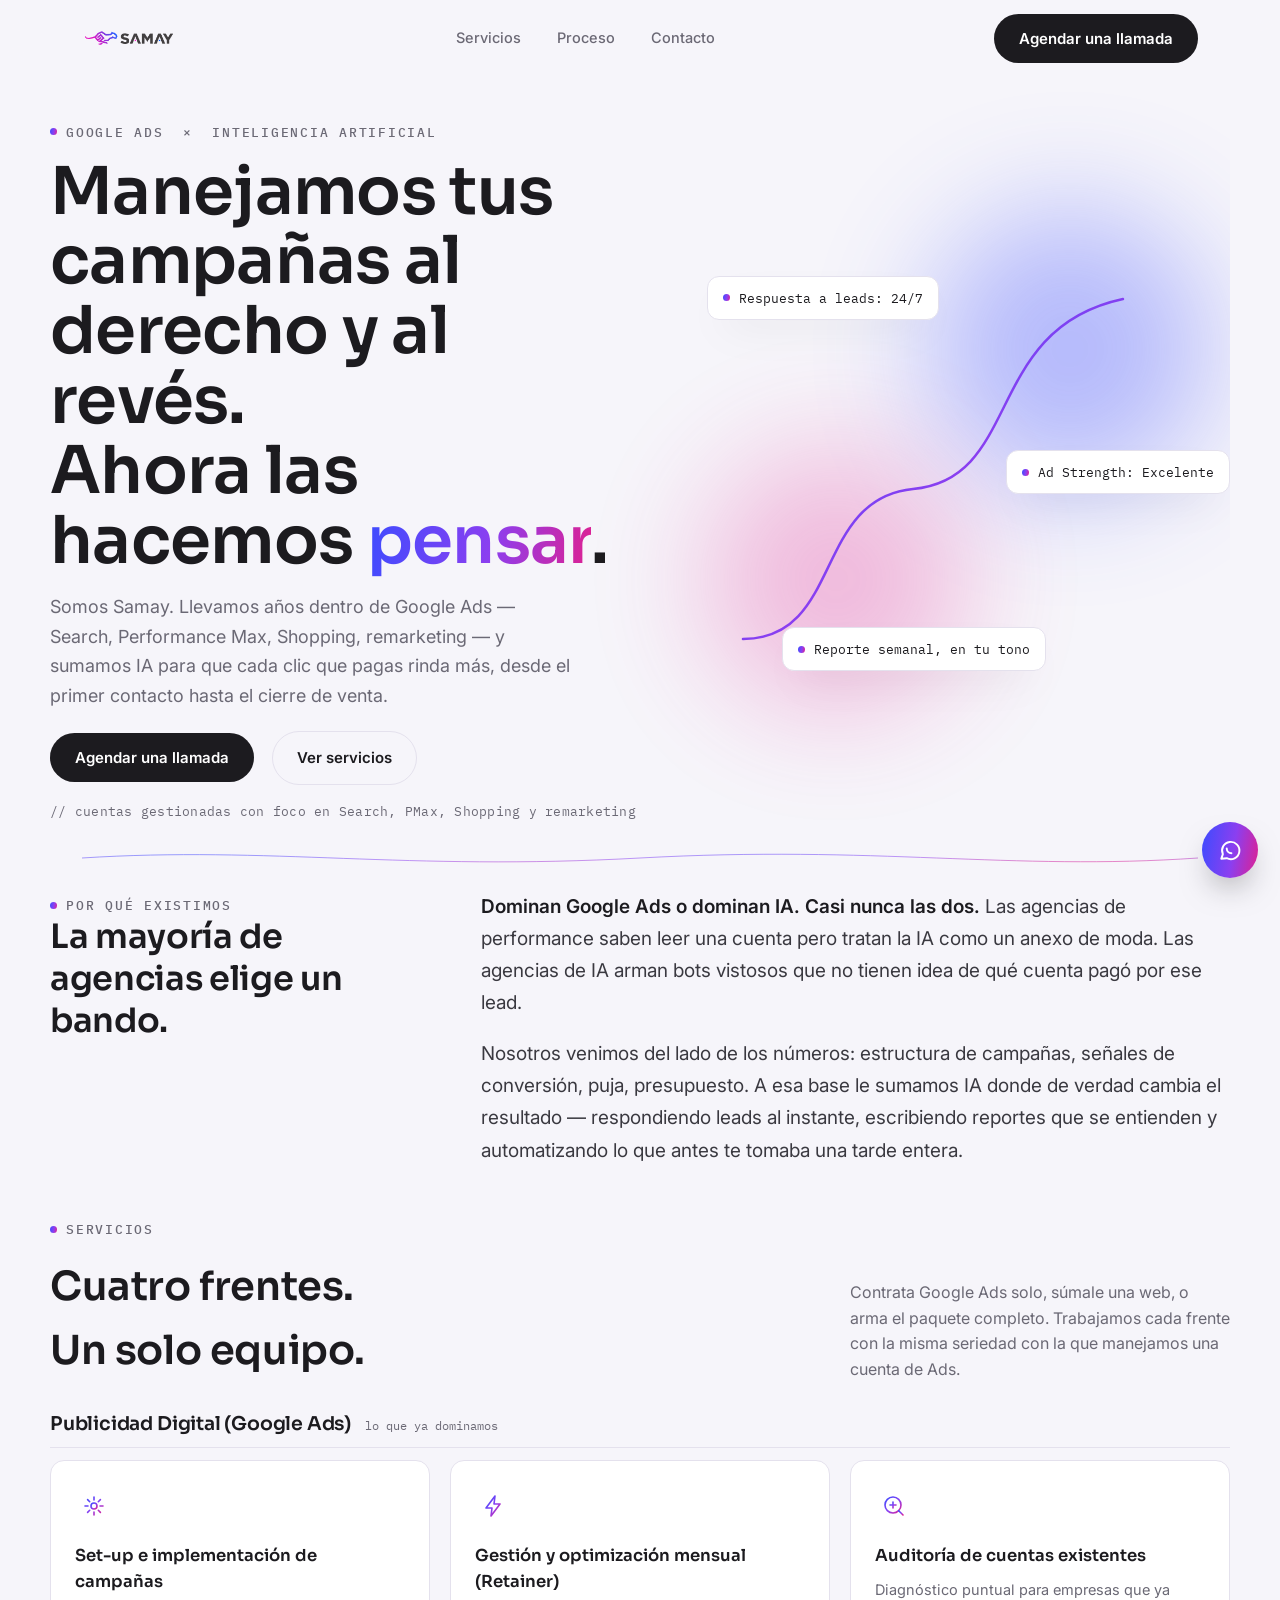
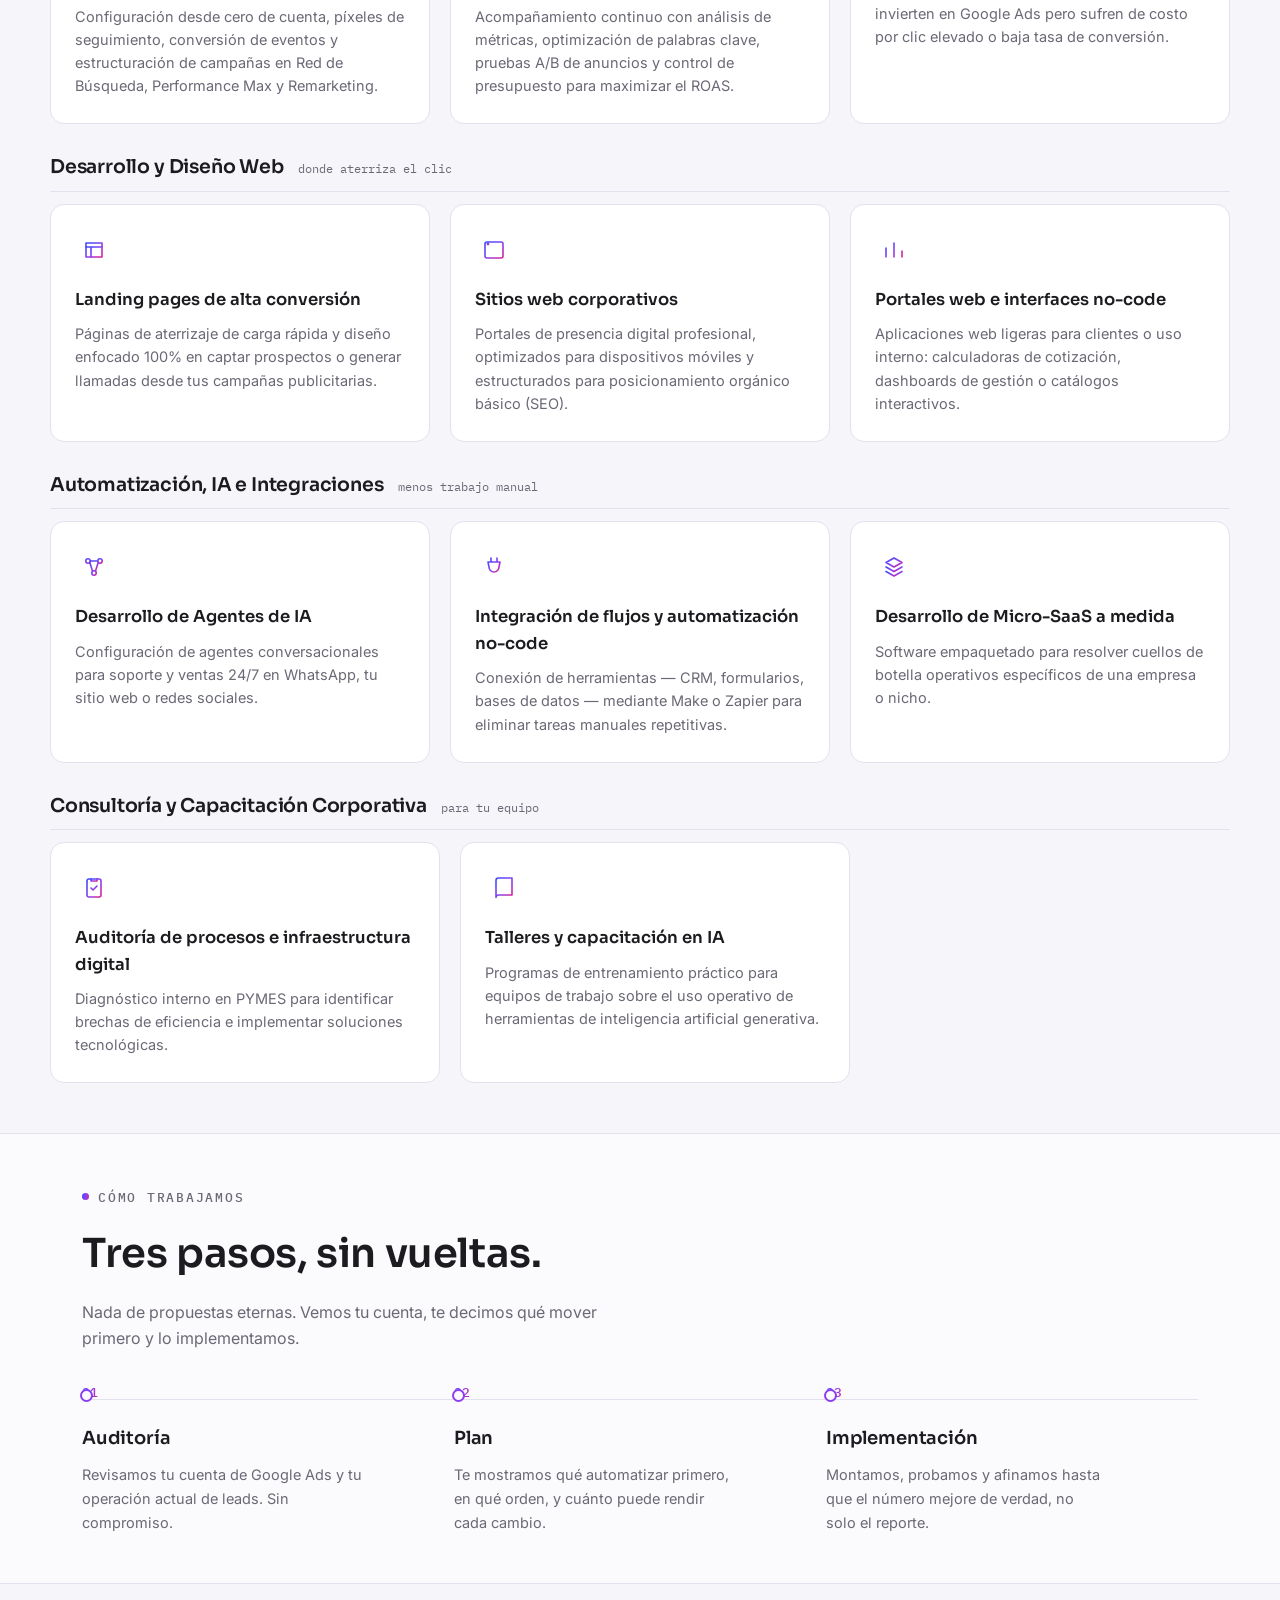
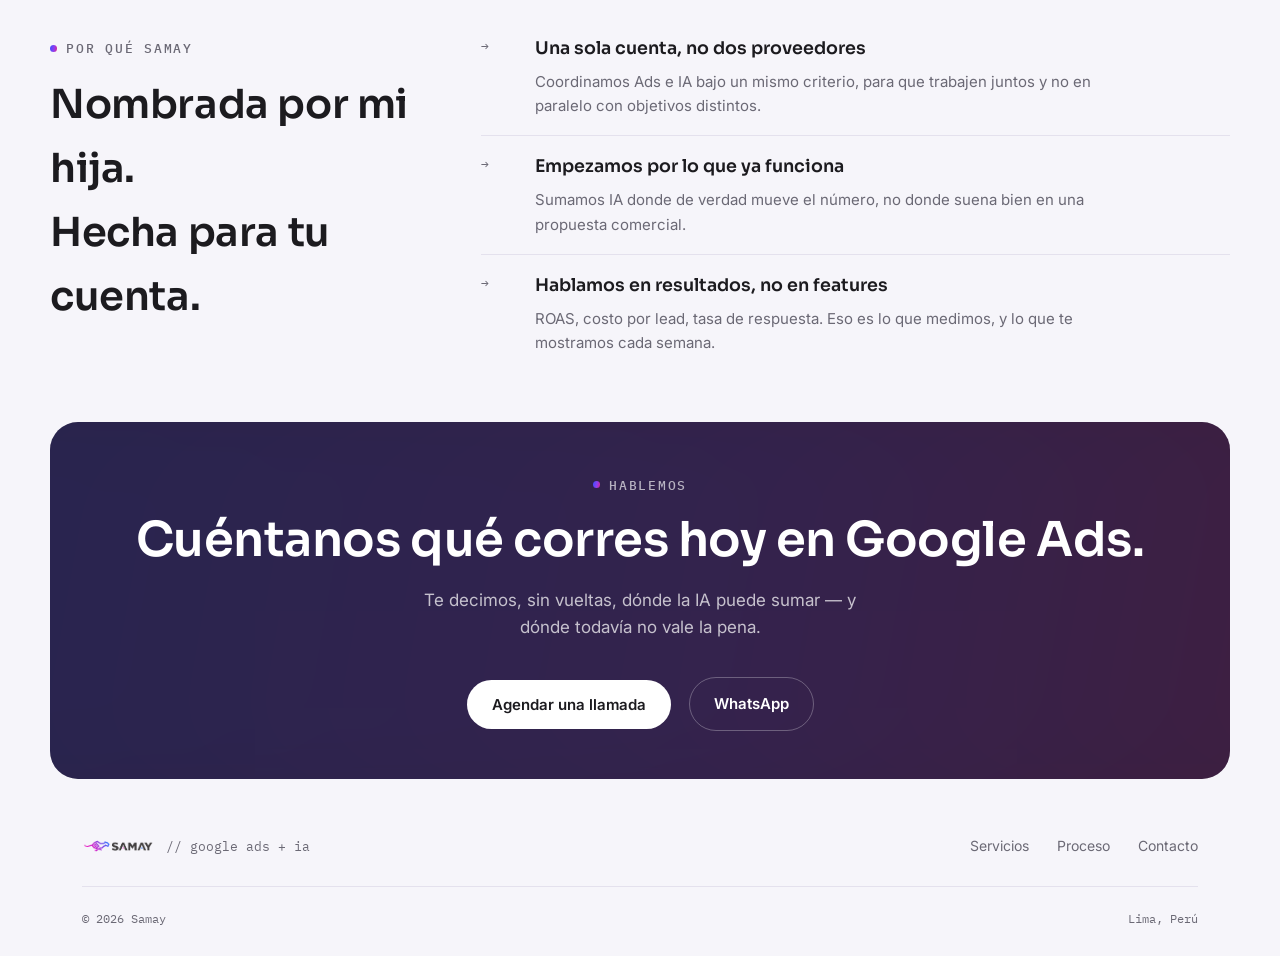
==== index.html @ 56c1ee06 "Add files via upload" ====
<!DOCTYPE html>
<html lang="es">
<head>
<meta charset="UTF-8">
<meta name="viewport" content="width=device-width, initial-scale=1.0">
<title>Samay — Google Ads + Inteligencia Artificial</title>
<link rel="icon" href="[data-uri]">
<link rel="stylesheet" href="styles.css">
<link rel="preconnect" href="https://fonts.googleapis.com">
<link rel="preconnect" href="https://fonts.gstatic.com" crossorigin>
<link href="https://fonts.googleapis.com/css2?family=Sora:wght@400;500;600;700&family=Inter:wght@400;500;600&family=IBM+Plex+Mono:wght@400;500&display=swap" rel="stylesheet">
</head>
<body>

<svg width="0" height="0" style="position:absolute">
  <defs>
    <linearGradient id="iconGrad" x1="0" y1="0" x2="1" y2="1">
      <stop offset="0%" stop-color="#3B4CFF"/>
      <stop offset="55%" stop-color="#8B3FF0"/>
      <stop offset="100%" stop-color="#E0208F"/>
    </linearGradient>
  </defs>
</svg>

<div id="header-placeholder"></div>

<main id="top">

  <!-- HERO -->
  <section class="hero wrap">
    <div class="hero-grid">
      <div>
        <span class="eyebrow">Google Ads &nbsp;×&nbsp; Inteligencia Artificial</span>
        <h1>Manejamos tus campañas al derecho y al revés.<br class="br-desktop"> Ahora las hacemos <span class="grad-text">pensar</span>.</h1>
        <p class="lead">Somos Samay. Llevamos años dentro de Google Ads — Search, Performance Max, Shopping, remarketing — y sumamos IA para que cada clic que pagas rinda más, desde el primer contacto hasta el cierre de venta.</p>
        <div class="hero-actions">
          <button type="button" class="btn btn-primary js-open-booking">Agendar una llamada</button>
          <a class="btn btn-ghost" href="#servicios">Ver servicios</a>
        </div>
        <p class="hero-note">// cuentas gestionadas con foco en Search, PMax, Shopping y remarketing</p>
      </div>

      <div class="hero-visual" aria-hidden="true">
        <div class="blob blob-a"></div>
        <div class="blob blob-b"></div>
        <svg viewBox="0 0 480 460" fill="none">
          <path class="trail-path" d="M20 400 C 120 400, 90 260, 190 250 C 300 240, 260 90, 400 60" stroke="url(#iconGrad)" stroke-width="2.5" stroke-linecap="round"/>
        </svg>
        <div class="chip chip-1"><span class="dot"></span>Respuesta a leads: 24/7</div>
        <div class="chip chip-2"><span class="dot"></span>Ad Strength: Excelente</div>
        <div class="chip chip-3"><span class="dot"></span>Reporte semanal, en tu tono</div>
      </div>
    </div>
  </section>

  <svg class="trail-divider wrap" viewBox="0 0 1180 34" preserveAspectRatio="none">
    <path d="M0 17 C 200 5, 340 30, 590 17 C 840 4, 980 30, 1180 17" stroke="url(#iconGrad)" stroke-width="1" fill="none"/>
  </svg>

  <!-- POSITIONING -->
  <section class="positioning wrap reveal">
    <div class="pos-grid">
      <div>
        <span class="eyebrow">Por qué existimos</span>
        <h2>La mayoría de agencias elige un bando.</h2>
      </div>
      <div class="pos-text">
        <p><strong>Dominan Google Ads o dominan IA. Casi nunca las dos.</strong> Las agencias de performance saben leer una cuenta pero tratan la IA como un anexo de moda. Las agencias de IA arman bots vistosos que no tienen idea de qué cuenta pagó por ese lead.</p>
        <p>Nosotros venimos del lado de los números: estructura de campañas, señales de conversión, puja, presupuesto. A esa base le sumamos IA donde de verdad cambia el resultado — respondiendo leads al instante, escribiendo reportes que se entienden y automatizando lo que antes te tomaba una tarde entera.</p>
      </div>
    </div>
  </section>

  <!-- SERVICIOS -->
  <section id="servicios" class="services wrap">
    <div class="services-head reveal">
      <div>
        <span class="eyebrow">Servicios</span>
        <h2>Cuatro frentes.<br>Un solo equipo.</h2>
      </div>
      <p>Contrata Google Ads solo, súmale una web, o arma el paquete completo. Trabajamos cada frente con la misma seriedad con la que manejamos una cuenta de Ads.</p>
    </div>

    <div class="svc-group reveal">
      <div class="svc-group-head">
        <h3>Publicidad Digital (Google Ads)</h3>
        <span>lo que ya dominamos</span>
      </div>
      <div class="svc-cards">
        <div class="svc-card">
          <div class="svc-icon"><svg viewBox="0 0 24 24" fill="none" stroke="url(#iconGrad)" stroke-width="1.6" stroke-linecap="round" stroke-linejoin="round"><circle cx="12" cy="12" r="3"/><path d="M12 3v3M12 18v3M21 12h-3M6 12H3M18.4 5.6l-2.1 2.1M7.7 16.3l-2.1 2.1M18.4 18.4l-2.1-2.1M7.7 7.7 5.6 5.6"/></svg></div>
          <h4>Set-up e implementación de campañas</h4>
          <p>Configuración desde cero de cuenta, píxeles de seguimiento, conversión de eventos y estructuración de campañas en Red de Búsqueda, Performance Max y Remarketing.</p>
        </div>
        <div class="svc-card">
          <div class="svc-icon"><svg viewBox="0 0 24 24" fill="none" stroke="url(#iconGrad)" stroke-width="1.6" stroke-linecap="round" stroke-linejoin="round"><path d="M13 2 4 14h6l-1 8 9-12h-6l1-8z"/></svg></div>
          <h4>Gestión y optimización mensual (Retainer)</h4>
          <p>Acompañamiento continuo con análisis de métricas, optimización de palabras clave, pruebas A/B de anuncios y control de presupuesto para maximizar el ROAS.</p>
        </div>
        <div class="svc-card">
          <div class="svc-icon"><svg viewBox="0 0 24 24" fill="none" stroke="url(#iconGrad)" stroke-width="1.6" stroke-linecap="round" stroke-linejoin="round"><path d="M11 19a8 8 0 1 0 0-16 8 8 0 0 0 0 16z"/><path d="m21 21-4.3-4.3"/><path d="M8 11h6M11 8v6"/></svg></div>
          <h4>Auditoría de cuentas existentes</h4>
          <p>Diagnóstico puntual para empresas que ya invierten en Google Ads pero sufren de costo por clic elevado o baja tasa de conversión.</p>
        </div>
      </div>
    </div>

    <div class="svc-group reveal">
      <div class="svc-group-head">
        <h3>Desarrollo y Diseño Web</h3>
        <span>donde aterriza el clic</span>
      </div>
      <div class="svc-cards">
        <div class="svc-card">
          <div class="svc-icon"><svg viewBox="0 0 24 24" fill="none" stroke="url(#iconGrad)" stroke-width="1.6" stroke-linecap="round" stroke-linejoin="round"><path d="M4 5h16v14H4z"/><path d="M4 9h16M9 9v10"/></svg></div>
          <h4>Landing pages de alta conversión</h4>
          <p>Páginas de aterrizaje de carga rápida y diseño enfocado 100% en captar prospectos o generar llamadas desde tus campañas publicitarias.</p>
        </div>
        <div class="svc-card">
          <div class="svc-icon"><svg viewBox="0 0 24 24" fill="none" stroke="url(#iconGrad)" stroke-width="1.6" stroke-linecap="round" stroke-linejoin="round"><rect x="3" y="4" width="18" height="16" rx="2"/><path d="M3 8h18"/><circle cx="6" cy="6" r="0.6" fill="url(#iconGrad)"/></svg></div>
          <h4>Sitios web corporativos</h4>
          <p>Portales de presencia digital profesional, optimizados para dispositivos móviles y estructurados para posicionamiento orgánico básico (SEO).</p>
        </div>
        <div class="svc-card">
          <div class="svc-icon"><svg viewBox="0 0 24 24" fill="none" stroke="url(#iconGrad)" stroke-width="1.6" stroke-linecap="round" stroke-linejoin="round"><path d="M4 19V10M12 19V5M20 19v-6"/></svg></div>
          <h4>Portales web e interfaces no-code</h4>
          <p>Aplicaciones web ligeras para clientes o uso interno: calculadoras de cotización, dashboards de gestión o catálogos interactivos.</p>
        </div>
      </div>
    </div>

    <div class="svc-group reveal">
      <div class="svc-group-head">
        <h3>Automatización, IA e Integraciones</h3>
        <span>menos trabajo manual</span>
      </div>
      <div class="svc-cards">
        <div class="svc-card">
          <div class="svc-icon"><svg viewBox="0 0 24 24" fill="none" stroke="url(#iconGrad)" stroke-width="1.6" stroke-linecap="round" stroke-linejoin="round"><circle cx="6" cy="6" r="2.2"/><circle cx="18" cy="6" r="2.2"/><circle cx="12" cy="18" r="2.2"/><path d="M7.8 7.4 10.5 16M16.2 7.4 13.5 16M8.2 6h7.6"/></svg></div>
          <h4>Desarrollo de Agentes de IA</h4>
          <p>Configuración de agentes conversacionales para soporte y ventas 24/7 en WhatsApp, tu sitio web o redes sociales.</p>
        </div>
        <div class="svc-card">
          <div class="svc-icon"><svg viewBox="0 0 24 24" fill="none" stroke="url(#iconGrad)" stroke-width="1.6" stroke-linecap="round" stroke-linejoin="round"><path d="M9 3v4M15 3v4M6 7h12l-1 5a5 5 0 0 1-10 0z"/><path d="M12 16v5"/></svg></div>
          <h4>Integración de flujos y automatización no-code</h4>
          <p>Conexión de herramientas — CRM, formularios, bases de datos — mediante Make o Zapier para eliminar tareas manuales repetitivas.</p>
        </div>
        <div class="svc-card">
          <div class="svc-icon"><svg viewBox="0 0 24 24" fill="none" stroke="url(#iconGrad)" stroke-width="1.6" stroke-linecap="round" stroke-linejoin="round"><path d="m12 3 8 4.5-8 4.5-8-4.5L12 3z"/><path d="m4 12 8 4.5 8-4.5"/><path d="m4 16.5 8 4.5 8-4.5"/></svg></div>
          <h4>Desarrollo de Micro-SaaS a medida</h4>
          <p>Software empaquetado para resolver cuellos de botella operativos específicos de una empresa o nicho.</p>
        </div>
      </div>
    </div>

    <div class="svc-group reveal">
      <div class="svc-group-head">
        <h3>Consultoría y Capacitación Corporativa</h3>
        <span>para tu equipo</span>
      </div>
      <div class="svc-cards svc-cards-2">
        <div class="svc-card">
          <div class="svc-icon"><svg viewBox="0 0 24 24" fill="none" stroke="url(#iconGrad)" stroke-width="1.6" stroke-linecap="round" stroke-linejoin="round"><rect x="5" y="3" width="14" height="18" rx="2"/><path d="M9 3v2h6V3"/><path d="m9 12 2 2 4-4"/></svg></div>
          <h4>Auditoría de procesos e infraestructura digital</h4>
          <p>Diagnóstico interno en PYMES para identificar brechas de eficiencia e implementar soluciones tecnológicas.</p>
        </div>
        <div class="svc-card">
          <div class="svc-icon"><svg viewBox="0 0 24 24" fill="none" stroke="url(#iconGrad)" stroke-width="1.6" stroke-linecap="round" stroke-linejoin="round"><path d="M4 4.5A2.5 2.5 0 0 1 6.5 2H20v17H6.5A2.5 2.5 0 0 0 4 21.5z"/><path d="M4 19.5V4.5"/></svg></div>
          <h4>Talleres y capacitación en IA</h4>
          <p>Programas de entrenamiento práctico para equipos de trabajo sobre el uso operativo de herramientas de inteligencia artificial generativa.</p>
        </div>
      </div>
    </div>
  </section>

  <!-- PROCESO -->
  <section id="proceso" class="process">
    <div class="wrap">
      <div class="process-head reveal">
        <span class="eyebrow">Cómo trabajamos</span>
        <h2>Tres pasos, sin vueltas.</h2>
        <p>Nada de propuestas eternas. Vemos tu cuenta, te decimos qué mover primero y lo implementamos.</p>
      </div>
      <div class="process-steps reveal">
        <div class="step">
          <span class="step-num">01</span>
          <h3>Auditoría</h3>
          <p>Revisamos tu cuenta de Google Ads y tu operación actual de leads. Sin compromiso.</p>
        </div>
        <div class="step">
          <span class="step-num">02</span>
          <h3>Plan</h3>
          <p>Te mostramos qué automatizar primero, en qué orden, y cuánto puede rendir cada cambio.</p>
        </div>
        <div class="step">
          <span class="step-num">03</span>
          <h3>Implementación</h3>
          <p>Montamos, probamos y afinamos hasta que el número mejore de verdad, no solo el reporte.</p>
        </div>
      </div>
    </div>
  </section>

  <!-- WHY -->
  <section class="why wrap">
    <div class="why-grid">
      <div class="reveal">
        <span class="eyebrow">Por qué Samay</span>
        <h2>Nombrada por mi hija.<br>Hecha para tu cuenta.</h2>
      </div>
      <div class="why-list reveal">
        <div class="why-item">
          <span class="why-mark">→</span>
          <div>
            <h4>Una sola cuenta, no dos proveedores</h4>
            <p>Coordinamos Ads e IA bajo un mismo criterio, para que trabajen juntos y no en paralelo con objetivos distintos.</p>
          </div>
        </div>
        <div class="why-item">
          <span class="why-mark">→</span>
          <div>
            <h4>Empezamos por lo que ya funciona</h4>
            <p>Sumamos IA donde de verdad mueve el número, no donde suena bien en una propuesta comercial.</p>
          </div>
        </div>
        <div class="why-item">
          <span class="why-mark">→</span>
          <div>
            <h4>Hablamos en resultados, no en features</h4>
            <p>ROAS, costo por lead, tasa de respuesta. Eso es lo que medimos, y lo que te mostramos cada semana.</p>
          </div>
        </div>
      </div>
    </div>
  </section>

  <!-- CTA FINAL -->
  <section id="contacto" class="cta-final reveal">
    <span class="eyebrow">Hablemos</span>
    <h2>Cuéntanos qué corres hoy en Google Ads.</h2>
    <p>Te decimos, sin vueltas, dónde la IA puede sumar — y dónde todavía no vale la pena.</p>
    <div class="hero-actions">
      <button type="button" class="btn btn-primary js-open-booking">Agendar una llamada</button>
      <a class="btn btn-ghost" href="https://wa.me/51972498952" target="_blank" rel="noopener">WhatsApp</a>
    </div>
  </section>

</main>

<div id="footer-placeholder"></div>
<div id="booking-placeholder"></div>

<script src="script.js"></script>

</body>
</html>
---- styles.css ----
:root{
  --bg:#F6F5FA;
  --bg-soft:#FBFAFD;
  --ink:#1C1B1F;
  --muted:#6B6975;
  --line:#E4E1ED;
  --surface:#FFFFFF;
  --blue:#3B4CFF;
  --violet:#8B3FF0;
  --magenta:#E0208F;
  --grad: linear-gradient(100deg, var(--blue) 0%, var(--violet) 55%, var(--magenta) 100%);
  --grad-soft: linear-gradient(100deg, rgba(59,76,255,0.10) 0%, rgba(139,63,240,0.10) 55%, rgba(224,32,143,0.10) 100%);
  --display: 'Sora', sans-serif;
  --body: 'Inter', sans-serif;
  --mono: 'IBM Plex Mono', monospace;
  --radius: 14px;
  --maxw: 1180px;
}

*{ box-sizing:border-box; margin:0; padding:0; }
html{ scroll-behavior:smooth; }
@media (prefers-reduced-motion: reduce){ html{ scroll-behavior:auto; } }

body{
  background:var(--bg);
  color:var(--ink);
  font-family:var(--body);
  font-size:16px;
  line-height:1.6;
  -webkit-font-smoothing:antialiased;
  overflow-x:hidden;
}

img{ display:block; max-width:100%; }
a{ color:inherit; text-decoration:none; }
ul{ list-style:none; }
section{ position:relative; }

.wrap{
  max-width:var(--maxw);
  margin:0 auto;
  padding:0 32px;
}

::selection{ background:rgba(139,63,240,0.22); }

/* focus visibility */
a:focus-visible, button:focus-visible{
  outline:2px solid var(--violet);
  outline-offset:3px;
  border-radius:4px;
}

.eyebrow{
  display:inline-flex;
  align-items:center;
  gap:9px;
  font-family:var(--mono);
  font-size:12.5px;
  letter-spacing:0.14em;
  text-transform:uppercase;
  color:var(--muted);
  font-weight:500;
}
.eyebrow::before{
  content:"";
  width:7px; height:7px;
  border-radius:50%;
  background:var(--grad);
  flex:none;
}

h1,h2,h3{ font-family:var(--display); letter-spacing:-0.01em; color:var(--ink); }

.grad-text{
  background:var(--grad);
  -webkit-background-clip:text;
  background-clip:text;
  color:transparent;
}

.btn{
  display:inline-flex;
  align-items:center;
  gap:8px;
  font-family:var(--body);
  font-weight:600;
  font-size:15px;
  padding:14px 24px;
  border-radius:100px;
  cursor:pointer;
  border:1px solid transparent;
  transition:transform .18s ease, box-shadow .18s ease, background .18s ease, border-color .18s ease;
  white-space:nowrap;
}
.btn-primary{
  background:var(--ink);
  color:#fff;
}
.btn-primary:hover{
  transform:translateY(-2px);
  box-shadow:0 10px 24px -8px rgba(28,27,31,0.45);
}
.btn-ghost{
  background:transparent;
  color:var(--ink);
  border-color:var(--line);
}
.btn-ghost:hover{
  border-color:var(--ink);
  transform:translateY(-2px);
}

/* ---------- NAV ---------- */
header{
  position:sticky;
  top:0;
  z-index:50;
  background:rgba(246,245,250,0.78);
  backdrop-filter:blur(14px);
  -webkit-backdrop-filter:blur(14px);
  border-bottom:1px solid transparent;
  transition:border-color .25s ease;
}
header.scrolled{ border-bottom-color:var(--line); }
nav.wrap{
  display:flex;
  align-items:center;
  justify-content:space-between;
  height:76px;
}
.brand{ display:flex; align-items:center; gap:2px; }
.brand img{ height:26px; width:auto; image-rendering:-webkit-optimize-contrast; }
.nav-links{ display:flex; align-items:center; gap:36px; }
.nav-links a{
  font-size:14.5px;
  font-weight:500;
  color:var(--muted);
  transition:color .18s ease;
}
.nav-links a:hover{ color:var(--ink); }
.nav-cta{ display:flex; align-items:center; gap:22px; }
.nav-only-mobile{ display:none; }

@media (max-width:820px){
  .nav-links{ display:none; }
  .btn-ghost.nav-only-mobile{ display:none; }
}

/* ---------- HERO ---------- */
.hero{
  padding:40px 0 20px;
  overflow:hidden;
}
.hero-grid{
  display:grid;
  grid-template-columns:1.05fr 0.95fr;
  gap:56px;
  align-items:center;
}
.hero h1{
  margin-top:14px;
  font-size:clamp(2.5rem, 4.4vw + 0.6rem, 4.2rem);
  line-height:1.06;
  font-weight:600;
}
.hero p.lead{
  margin-top:16px;
  font-size:18px;
  line-height:1.65;
  color:var(--muted);
  max-width:520px;
}
.hero-actions{
  margin-top:20px;
  display:flex;
  align-items:center;
  gap:18px;
  flex-wrap:wrap;
}
.hero-note{
  margin-top:16px;
  font-family:var(--mono);
  font-size:12.5px;
  color:var(--muted);
  letter-spacing:0.02em;
}

.hero-visual{
  position:relative;
  height:460px;
}
.hero-visual svg{ position:absolute; inset:0; width:100%; height:100%; }
.blob{
  position:absolute;
  border-radius:50%;
  filter:blur(60px);
  opacity:0.35;
  pointer-events:none;
}
.blob-a{ width:280px; height:280px; background:var(--blue); top:-30px; right:20px; }
.blob-b{ width:260px; height:260px; background:var(--magenta); bottom:-10px; left:10px; opacity:.28; }

.chip{
  position:absolute;
  background:var(--surface);
  border:1px solid var(--line);
  border-radius:12px;
  padding:11px 15px;
  box-shadow:0 18px 40px -20px rgba(28,27,31,0.35);
  font-family:var(--mono);
  font-size:12.5px;
  color:var(--ink);
  display:flex;
  align-items:center;
  gap:9px;
  opacity:0;
  transform:translateY(14px);
  animation:chipIn .7s ease forwards;
}
.chip .dot{ width:7px; height:7px; border-radius:50%; background:var(--grad); flex:none; }
.chip-1{ top:8%; left:2%; animation-delay:.5s; }
.chip-2{ top:46%; right:0%; animation-delay:.85s; }
.chip-3{ bottom:6%; left:16%; animation-delay:1.2s; }

@keyframes chipIn{ to{ opacity:1; transform:translateY(0); } }
@media (prefers-reduced-motion: reduce){
  .chip{ animation:none; opacity:1; transform:none; }
  .trail-path{ stroke-dashoffset:0 !important; }
}

.trail-path{
  stroke-dasharray:900;
  stroke-dashoffset:900;
  animation:draw 2.1s ease forwards .3s;
}
@keyframes draw{ to{ stroke-dashoffset:0; } }

@media (max-width:980px){
  .hero-grid{ grid-template-columns:1fr; }
  .hero-visual{ height:320px; order:-1; }
}

/* ---------- DIVIDER TRAIL ---------- */
.trail-divider{ width:100%; height:34px; display:block; }
.trail-divider path{ opacity:0.55; }

/* ---------- POSITIONING ---------- */
.positioning{ padding:16px 0 48px; }
.pos-grid{
  display:grid;
  grid-template-columns:0.8fr 1.6fr;
  gap:56px;
  align-items:start;
}
.pos-grid h2{
  font-size:clamp(1.6rem,2.4vw + 0.7rem, 2.1rem);
  font-weight:600;
  line-height:1.25;
}
.pos-grid .pos-text p{
  font-size:19px;
  line-height:1.7;
  color:#3A3940;
}
.pos-grid .pos-text p + p{ margin-top:18px; }
.pos-grid .pos-text strong{ color:var(--ink); font-weight:600; }
@media (max-width:820px){
  .pos-grid{ grid-template-columns:1fr; gap:24px; }
}

/* ---------- SERVICES ---------- */
.services{ padding:0 0 50px; }
.services-head{
  display:flex;
  justify-content:space-between;
  align-items:flex-end;
  gap:24px;
  margin-bottom:26px;
  flex-wrap:wrap;
}
.services-head h2{
  margin-top:14px;
  font-size:clamp(1.9rem,2.8vw + 0.7rem, 2.5rem);
  font-weight:600;
}
.services-head p{ color:var(--muted); font-size:16px; max-width:380px; }

.svc-group{ margin-bottom:28px; }
.svc-group:last-child{ margin-bottom:0; }
.svc-group-head{
  display:flex;
  align-items:baseline;
  gap:14px;
  margin-bottom:12px;
  padding-bottom:8px;
  border-bottom:1px solid var(--line);
}
.svc-group-head h3{
  font-size:19px;
  font-weight:600;
}
.svc-group-head span{
  font-family:var(--mono);
  font-size:12px;
  color:var(--muted);
}

.svc-cards{
  display:grid;
  grid-template-columns:repeat(3, 1fr);
  gap:20px;
}
.svc-card{
  background:var(--surface);
  border:1px solid var(--line);
  border-radius:var(--radius);
  padding:26px 24px;
  transition:transform .2s ease, box-shadow .2s ease, border-color .2s ease;
}
.svc-card:hover{
  transform:translateY(-4px);
  border-color:transparent;
  box-shadow:0 24px 48px -28px rgba(28,27,31,0.4);
}
.svc-icon{
  width:38px; height:38px;
  display:flex; align-items:center; justify-content:center;
  margin-bottom:18px;
}
.svc-icon svg{ width:24px; height:24px; }
.svc-card h4{
  font-family:var(--display);
  font-size:16.5px;
  font-weight:600;
  margin-bottom:9px;
}
.svc-card p{ font-size:14.5px; color:var(--muted); line-height:1.6; }

.svc-cards.svc-cards-2{ grid-template-columns:repeat(2, 1fr); max-width:800px; }

@media (max-width:980px){
  .svc-cards{ grid-template-columns:1fr 1fr; }
}
@media (max-width:640px){
  .svc-cards{ grid-template-columns:1fr; }
}

/* ---------- PROCESS ---------- */
.process{ padding:48px 0; background:var(--bg-soft); border-top:1px solid var(--line); border-bottom:1px solid var(--line); }
.process-head{ margin-bottom:28px; max-width:560px; }
.process-head h2{ margin-top:14px; font-size:clamp(1.9rem,2.8vw + 0.7rem, 2.5rem); font-weight:600; }
.process-head p{ margin-top:14px; color:var(--muted); font-size:16px; }

.process-steps{
  display:grid;
  grid-template-columns:repeat(3,1fr);
  gap:0;
  position:relative;
}
.process-steps::before{
  content:"";
  position:absolute;
  top:20px; left:0; right:0;
  height:1px;
  background:linear-gradient(90deg, var(--line), var(--line));
}
.step{ padding:0 28px 0 0; position:relative; }
.step:first-child{ padding-left:0; }
.step-num{
  font-family:var(--mono);
  font-size:13px;
  color:transparent;
  background:var(--grad);
  -webkit-background-clip:text;
  background-clip:text;
  font-weight:500;
  display:inline-block;
  margin-bottom:20px;
  position:relative;
  z-index:1;
}
.step-num::before{
  content:"";
  position:absolute;
  left:-2px; top:6px;
  width:9px; height:9px;
  border-radius:50%;
  background:var(--bg-soft);
  border:2px solid var(--violet);
}
.step h3{ font-size:18px; font-weight:600; margin-bottom:10px; }
.step p{ font-size:14.5px; color:var(--muted); line-height:1.65; max-width:280px; }

@media (max-width:820px){
  .process-steps{ grid-template-columns:1fr; gap:36px; }
  .process-steps::before{ display:none; }
  .step{ padding-right:0; padding-left:22px; border-left:1px solid var(--line); }
}

/* ---------- WHY ---------- */
.why{ padding:50px 0; }
.why-grid{ display:grid; grid-template-columns:0.8fr 1.6fr; gap:56px; }
.why h2{ font-size:clamp(1.9rem,2.8vw + 0.7rem, 2.5rem); font-weight:600; margin-top:14px; }
.why-list{ display:flex; flex-direction:column; }
.why-item{
  padding:16px 0;
  border-bottom:1px solid var(--line);
  display:grid;
  grid-template-columns:34px 1fr;
  gap:20px;
}
.why-item:first-child{ padding-top:0; }
.why-item:last-child{ border-bottom:none; }
.why-mark{
  font-family:var(--mono);
  font-size:13px;
  color:var(--muted);
  padding-top:3px;
}
.why-item h4{ font-family:var(--display); font-size:17.5px; font-weight:600; margin-bottom:8px; }
.why-item p{ color:var(--muted); font-size:15px; line-height:1.65; max-width:560px; }

@media (max-width:820px){
  .why-grid{ grid-template-columns:1fr; gap:20px; }
}

/* ---------- CTA FINAL ---------- */
.cta-final{
  margin:0 32px 24px;
  max-width:calc(var(--maxw) - 0px);
  margin-left:auto; margin-right:auto;
  border-radius:28px;
  padding:48px 56px;
  background:var(--ink);
  color:#fff;
  position:relative;
  overflow:hidden;
  text-align:center;
}
.cta-final::before{
  content:"";
  position:absolute;
  inset:-40%;
  background:var(--grad);
  opacity:0.22;
  filter:blur(90px);
}
.cta-final > *{ position:relative; z-index:1; }
.cta-final .eyebrow{ color:rgba(255,255,255,0.65); justify-content:center; }
.cta-final h2{
  color:#fff;
  font-size:clamp(2rem,3.4vw + 0.7rem, 3rem);
  font-weight:600;
  margin-top:16px;
  line-height:1.15;
}
.cta-final p{
  color:rgba(255,255,255,0.72);
  font-size:17px;
  max-width:480px;
  margin:20px auto 0;
  line-height:1.6;
}
.cta-final .hero-actions{ justify-content:center; margin-top:36px; }
.cta-final .btn-primary{ background:#fff; color:var(--ink); }
.cta-final .btn-primary:hover{ box-shadow:0 10px 30px -8px rgba(255,255,255,0.35); }
.cta-final .btn-ghost{ border-color:rgba(255,255,255,0.28); color:#fff; }
.cta-final .btn-ghost:hover{ border-color:#fff; }

@media (max-width:640px){
  .cta-final{ margin:0 16px 16px; padding:32px 22px; border-radius:20px; }
}

/* ---------- FOOTER ---------- */
footer{ padding:32px 0 28px; }
.foot-grid{
  display:flex;
  justify-content:space-between;
  align-items:center;
  flex-wrap:wrap;
  gap:24px;
  padding-bottom:28px;
  border-bottom:1px solid var(--line);
}
.foot-brand{ display:flex; align-items:center; gap:10px; }
.foot-brand img{ height:20px; }
.foot-brand span{ font-family:var(--mono); font-size:12.5px; color:var(--muted); }
.foot-links{ display:flex; gap:28px; }
.foot-links a{ font-size:14px; color:var(--muted); }
.foot-links a:hover{ color:var(--ink); }
.foot-bottom{
  display:flex; justify-content:space-between; align-items:center; flex-wrap:wrap; gap:12px;
  padding-top:22px;
  font-family:var(--mono);
  font-size:12px;
  color:var(--muted);
}

@media (max-width:640px){
  .foot-grid{ flex-direction:column; align-items:flex-start; }
}

/* ---------- WHATSAPP FLOAT ---------- */
.whatsapp-float{
  position:fixed;
  right:22px;
  bottom:22px;
  z-index:60;
  width:56px; height:56px;
  border-radius:50%;
  background:var(--grad);
  display:flex;
  align-items:center;
  justify-content:center;
  box-shadow:0 16px 32px -12px rgba(28,27,31,0.5);
  transition:transform .18s ease, box-shadow .18s ease;
}
.whatsapp-float:hover{
  transform:translateY(-3px) scale(1.05);
  box-shadow:0 20px 40px -14px rgba(28,27,31,0.6);
}
.whatsapp-float svg{ width:26px; height:26px; }
@media (max-width:640px){
  .whatsapp-float{ right:16px; bottom:16px; width:50px; height:50px; }
  .whatsapp-float svg{ width:23px; height:23px; }
}

/* ---------- reveal on scroll ---------- */
.reveal{ opacity:0; transform:translateY(18px); transition:opacity .7s ease, transform .7s ease; }
.reveal.in{ opacity:1; transform:translateY(0); }
@media (prefers-reduced-motion: reduce){
  .reveal{ opacity:1; transform:none; transition:none; }
}

/* ---------- BOOKING MODAL ---------- */
.booking-overlay{
  position:fixed;
  inset:0;
  z-index:100;
  background:rgba(20,19,23,0.55);
  backdrop-filter:blur(4px);
  -webkit-backdrop-filter:blur(4px);
  display:flex;
  align-items:center;
  justify-content:center;
  padding:20px;
  opacity:0;
  pointer-events:none;
  transition:opacity .2s ease;
}
.booking-overlay.is-open{ opacity:1; pointer-events:auto; }

.booking-modal{
  position:relative;
  background:var(--surface);
  border-radius:20px;
  width:100%;
  max-width:920px;
  max-height:88vh;
  overflow:auto;
  box-shadow:0 40px 90px -20px rgba(20,19,23,0.55);
}

.booking-close{
  position:absolute;
  top:14px; right:14px;
  width:32px; height:32px;
  border-radius:50%;
  border:1px solid var(--line);
  background:var(--surface);
  font-size:19px;
  line-height:1;
  cursor:pointer;
  display:flex;
  align-items:center;
  justify-content:center;
  color:var(--muted);
  z-index:2;
}
.booking-close:hover{ color:var(--ink); border-color:var(--ink); }

.booking-grid{
  display:grid;
  grid-template-columns:190px 1fr 220px;
}

.booking-info{
  padding:32px 22px;
  border-right:1px solid var(--line);
}
.booking-brand img{ height:20px; margin-bottom:22px; }
.booking-host{ font-family:var(--mono); font-size:11.5px; letter-spacing:0.04em; color:var(--muted); margin-bottom:6px; }
.booking-info h3{ font-size:18px; font-weight:600; line-height:1.3; margin-bottom:20px; }
.booking-meta{ display:flex; flex-direction:column; gap:11px; }
.booking-meta li{ display:flex; align-items:center; gap:9px; font-size:13px; color:var(--muted); }
.booking-meta svg{ width:16px; height:16px; flex:none; }

.booking-calendar{ padding:26px 22px; border-right:1px solid var(--line); }
.booking-cal-head{ display:flex; align-items:center; justify-content:space-between; margin-bottom:16px; }
.booking-month-label{ font-family:var(--display); font-weight:600; font-size:14.5px; }
.booking-nav{ display:flex; gap:6px; }
.booking-nav button{
  width:26px; height:26px;
  border-radius:50%;
  border:1px solid var(--line);
  background:var(--surface);
  cursor:pointer;
  color:var(--muted);
  font-size:15px;
  display:flex;
  align-items:center;
  justify-content:center;
}
.booking-nav button:hover{ border-color:var(--ink); color:var(--ink); }

.booking-weekdays{
  display:grid;
  grid-template-columns:repeat(7,1fr);
  margin-bottom:6px;
}
.booking-weekdays span{
  text-align:center;
  font-family:var(--mono);
  font-size:10px;
  color:var(--muted);
  letter-spacing:0.03em;
}

.booking-days{
  display:grid;
  grid-template-columns:repeat(7,1fr);
  gap:3px;
}
.booking-day{
  aspect-ratio:1;
  border-radius:50%;
  border:none;
  background:transparent;
  font-family:var(--body);
  font-size:13px;
  color:var(--ink);
  cursor:pointer;
  display:flex;
  align-items:center;
  justify-content:center;
  transition:background .15s ease, color .15s ease;
}
.booking-day:hover:not(:disabled){ background:var(--bg-soft); }
.booking-day.is-muted{ color:transparent; pointer-events:none; }
.booking-day.is-disabled{ color:#C9C7D2; cursor:not-allowed; }
.booking-day.is-today{ box-shadow:inset 0 0 0 1.5px var(--violet); }
.booking-day.is-selected{ background:var(--grad); color:#fff; font-weight:600; box-shadow:none; }

.booking-slots{ padding:26px 20px; display:flex; flex-direction:column; }
.booking-selected-date{ font-family:var(--display); font-weight:600; font-size:13.5px; margin-bottom:16px; line-height:1.35; }
.booking-slot-list{ display:flex; flex-direction:column; gap:8px; margin-bottom:16px; flex:1; max-height:230px; overflow-y:auto; }
.booking-slot{
  border:1.5px solid var(--line);
  background:var(--surface);
  border-radius:10px;
  padding:9px 10px;
  font-family:var(--body);
  font-weight:600;
  font-size:13px;
  color:var(--ink);
  cursor:pointer;
  text-align:center;
  transition:border-color .15s ease, background .15s ease, color .15s ease;
}
.booking-slot:hover{ border-color:var(--violet); }
.booking-slot.is-selected{ background:var(--grad); border-color:transparent; color:#fff; }
.booking-confirm{ width:100%; justify-content:center; }
.booking-confirm:disabled{ opacity:0.4; cursor:not-allowed; }
.booking-confirm:disabled:hover{ transform:none; box-shadow:none; }
.booking-note{ font-family:var(--mono); font-size:10.5px; color:var(--muted); margin-top:12px; text-align:center; line-height:1.5; }

/* ---------- PROBLEM AGITATION ---------- */
.problem{ padding:8px 0 50px; }
.problem-head{ max-width:640px; margin-bottom:22px; }
.problem-head h2{ margin-top:14px; font-size:clamp(1.9rem,2.8vw + 0.7rem, 2.5rem); font-weight:600; line-height:1.2; }
.problem-grid{ display:grid; grid-template-columns:repeat(3,1fr); gap:20px; }
.problem-card{
  background:var(--surface);
  border:1px solid var(--line);
  border-radius:var(--radius);
  padding:26px 24px;
}
.problem-card .problem-num{
  font-family:var(--mono);
  font-size:12px;
  color:var(--muted);
  margin-bottom:14px;
  display:block;
}
.problem-card h4{ font-family:var(--display); font-size:16.5px; font-weight:600; margin-bottom:9px; }
.problem-card p{ font-size:14.5px; color:var(--muted); line-height:1.6; }
@media (max-width:980px){ .problem-grid{ grid-template-columns:1fr 1fr; } }
@media (max-width:640px){ .problem-grid{ grid-template-columns:1fr; } }

/* ---------- BENEFITS ---------- */
.benefits{ padding:48px 0; background:var(--bg-soft); border-top:1px solid var(--line); border-bottom:1px solid var(--line); }
.benefits-head{ max-width:600px; margin-bottom:24px; }
.benefits-head h2{ margin-top:14px; font-size:clamp(1.9rem,2.8vw + 0.7rem, 2.5rem); font-weight:600; }
.benefits-grid{ display:grid; grid-template-columns:repeat(4,1fr); gap:20px; }
.benefit-card{ padding:0; }
.benefit-icon{ width:38px; height:38px; margin-bottom:16px; }
.benefit-icon svg{ width:26px; height:26px; }
.benefit-card h4{ font-family:var(--display); font-size:16px; font-weight:600; margin-bottom:8px; }
.benefit-card p{ font-size:14px; color:var(--muted); line-height:1.6; }
@media (max-width:980px){ .benefits-grid{ grid-template-columns:1fr 1fr; gap:32px 20px; } }
@media (max-width:640px){ .benefits-grid{ grid-template-columns:1fr; gap:28px; } }

/* ---------- OFFER / DELIVERABLES ---------- */
.offer{ padding:50px 0; }
.offer-grid{ display:grid; grid-template-columns:0.8fr 1.2fr; gap:56px; align-items:start; }
.offer-head h2{ font-size:clamp(1.9rem,2.8vw + 0.7rem, 2.5rem); font-weight:600; margin-top:14px; line-height:1.2; }
.offer-head p{ margin-top:16px; color:var(--muted); font-size:15.5px; line-height:1.6; }
.offer-list{ display:flex; flex-direction:column; gap:0; }
.offer-item{
  display:grid;
  grid-template-columns:24px 1fr;
  gap:16px;
  padding:16px 0;
  border-bottom:1px solid var(--line);
}
.offer-item:first-child{ padding-top:0; }
.offer-item:last-child{ border-bottom:none; }
.offer-check{
  width:22px; height:22px;
  border-radius:50%;
  background:var(--grad);
  display:flex; align-items:center; justify-content:center;
  flex:none;
  margin-top:2px;
}
.offer-check svg{ width:12px; height:12px; }
.offer-item p{ font-size:15px; color:#3A3940; line-height:1.6; }
.offer-item strong{ color:var(--ink); font-weight:600; }
@media (max-width:820px){ .offer-grid{ grid-template-columns:1fr; gap:24px; } }

/* ---------- FAQ ---------- */
.faq{ padding:50px 0; background:var(--bg-soft); border-top:1px solid var(--line); border-bottom:1px solid var(--line); }
.faq-head{ max-width:560px; margin-bottom:22px; }
.faq-head h2{ margin-top:14px; font-size:clamp(1.9rem,2.8vw + 0.7rem, 2.5rem); font-weight:600; }
.faq-list{ max-width:760px; }
.faq-item{
  border-bottom:1px solid var(--line);
}
.faq-item:first-child{ border-top:1px solid var(--line); }
.faq-item summary{
  list-style:none;
  cursor:pointer;
  padding:16px 4px;
  display:flex;
  align-items:center;
  justify-content:space-between;
  gap:20px;
  font-family:var(--display);
  font-weight:600;
  font-size:16px;
  color:var(--ink);
}
.faq-item summary::-webkit-details-marker{ display:none; }
.faq-item summary::after{
  content:"+";
  font-family:var(--body);
  font-weight:400;
  font-size:22px;
  color:var(--muted);
  flex:none;
  transition:transform .2s ease;
}
.faq-item[open] summary::after{ content:"–"; }
.faq-item p{
  padding:0 4px 16px;
  color:var(--muted);
  font-size:14.5px;
  line-height:1.65;
  max-width:640px;
}
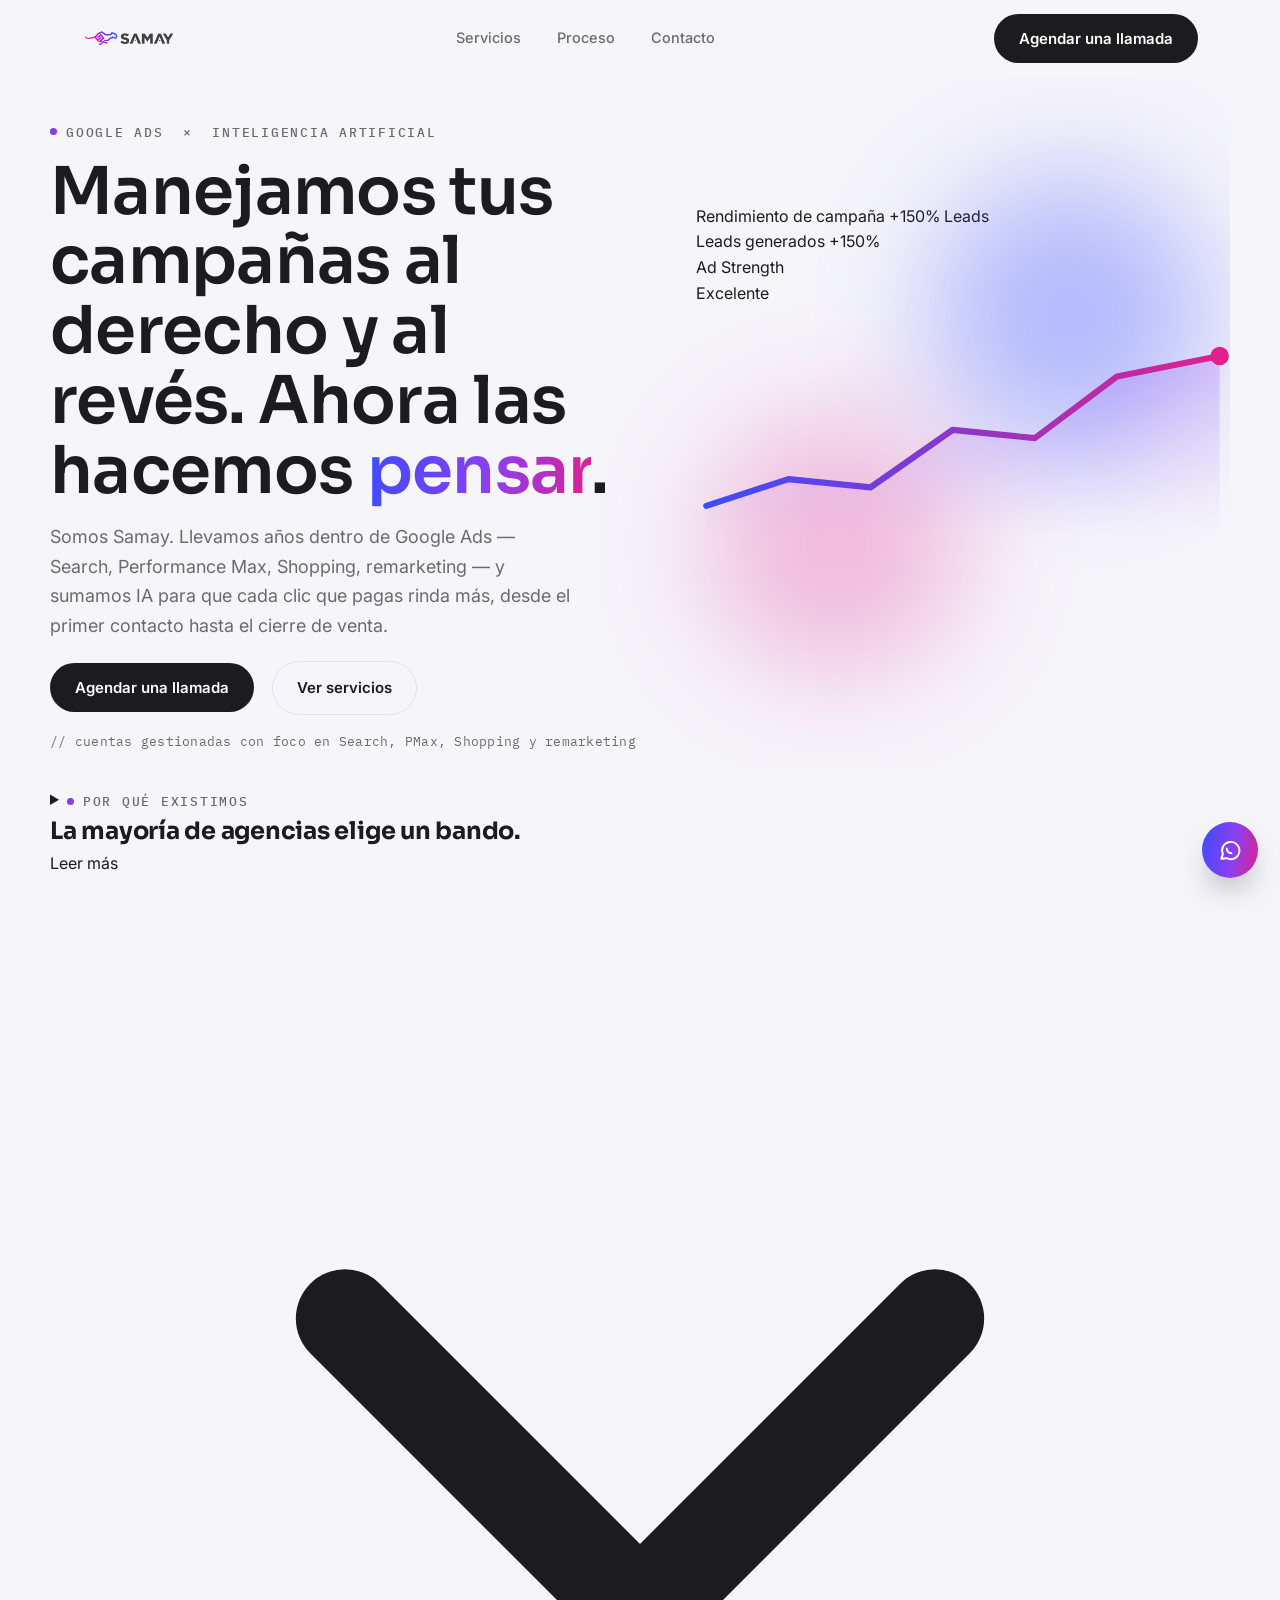
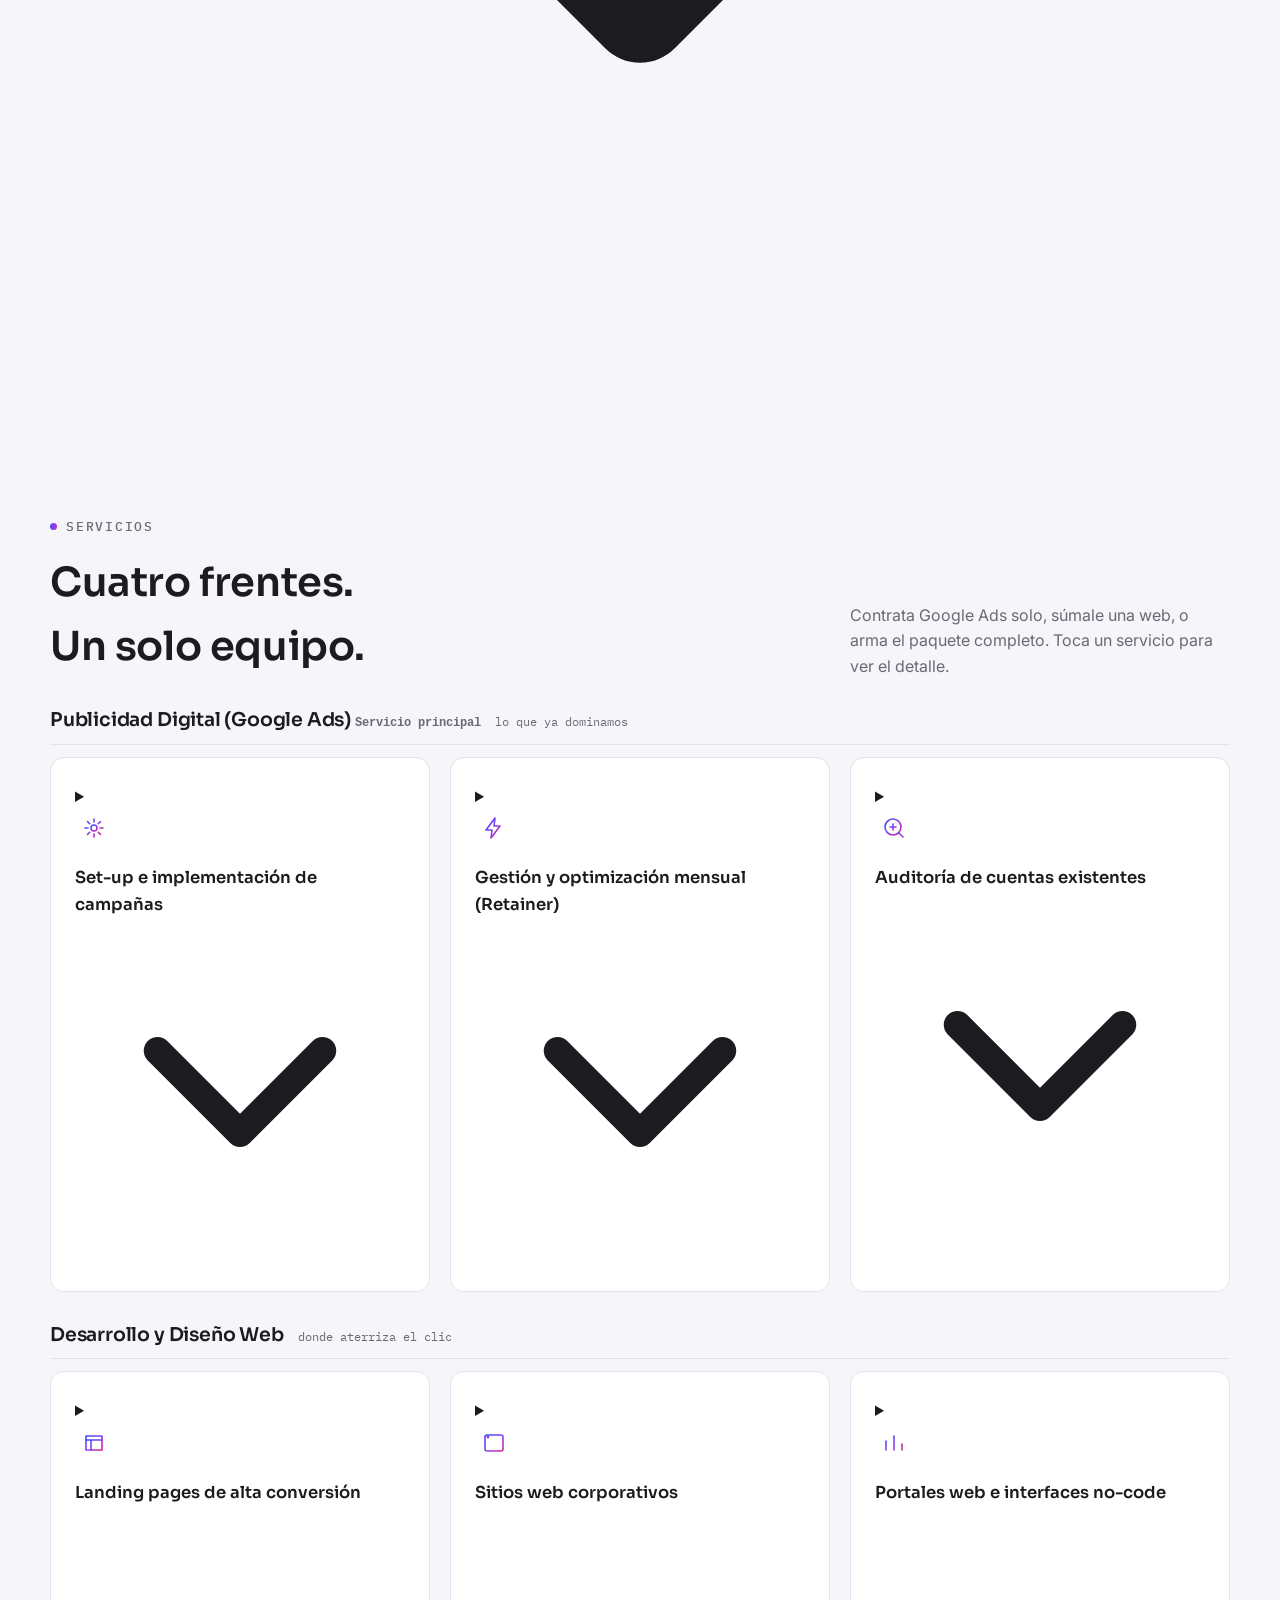
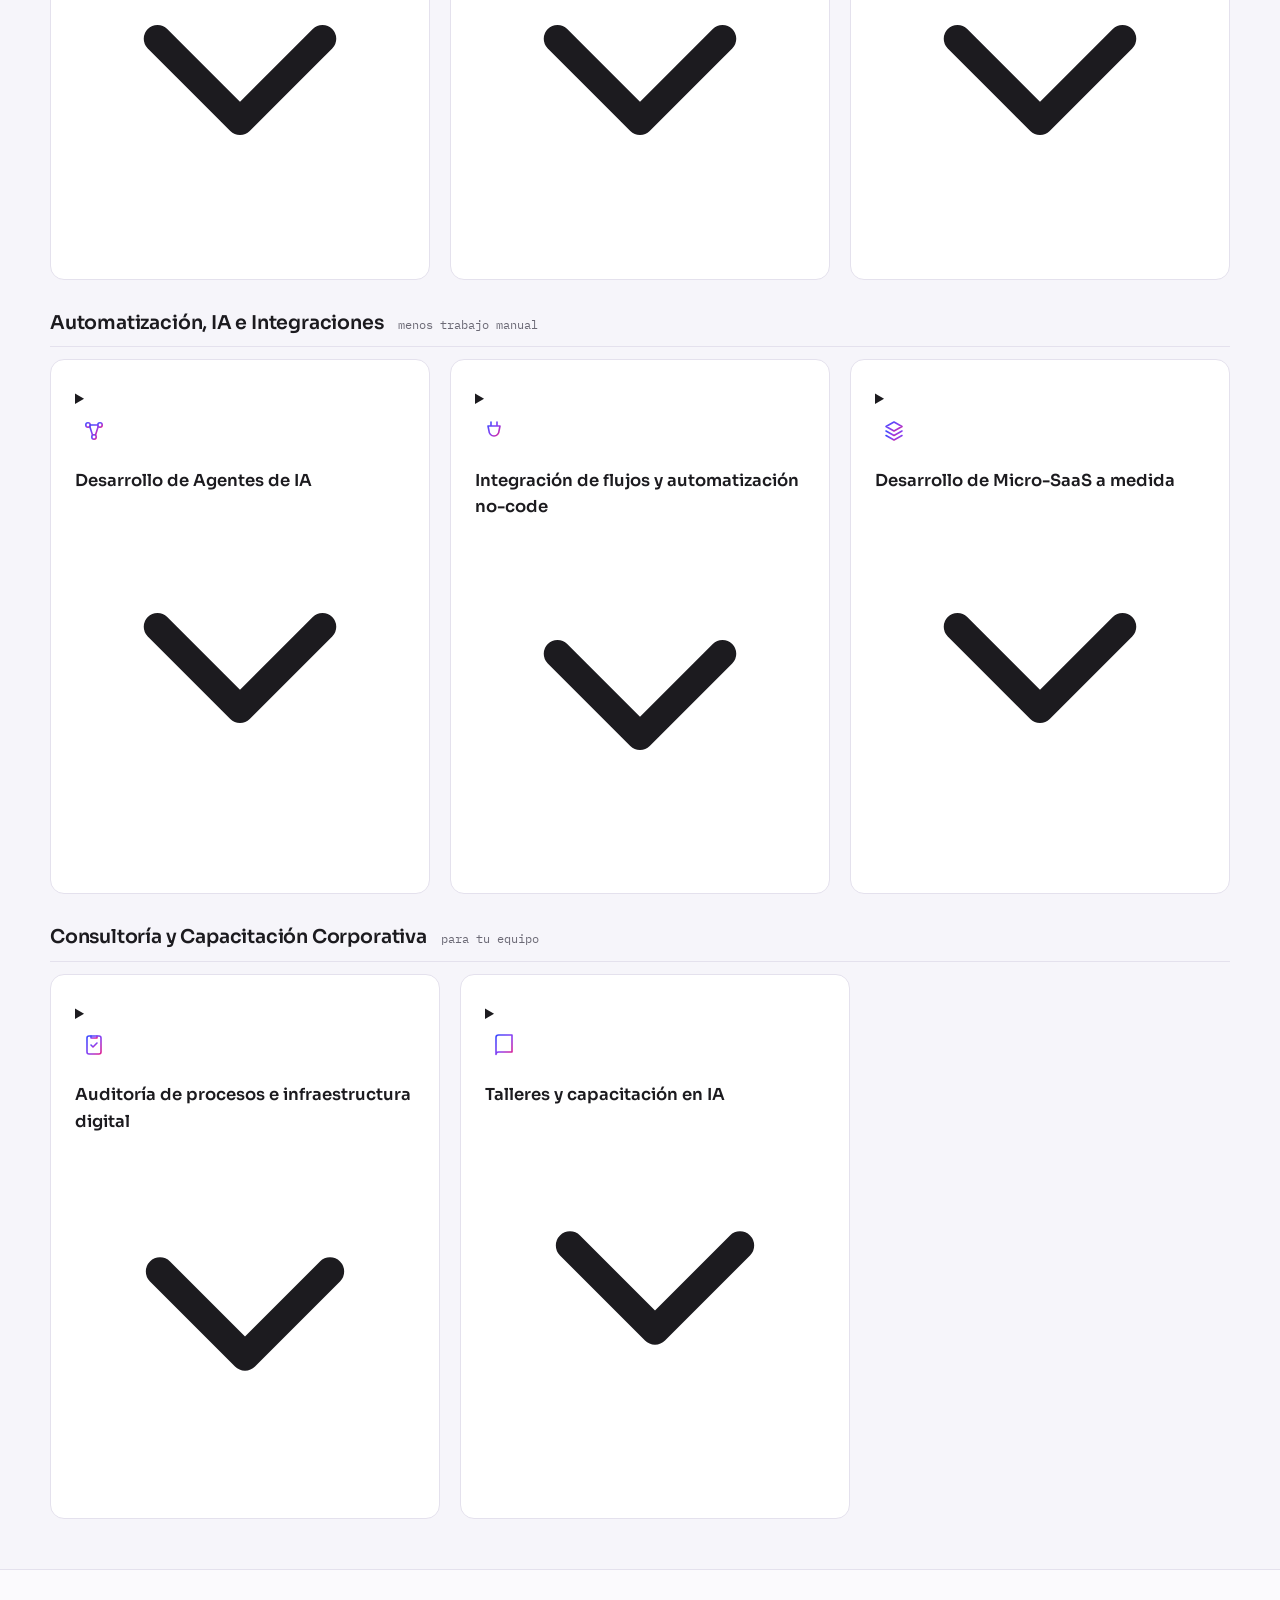
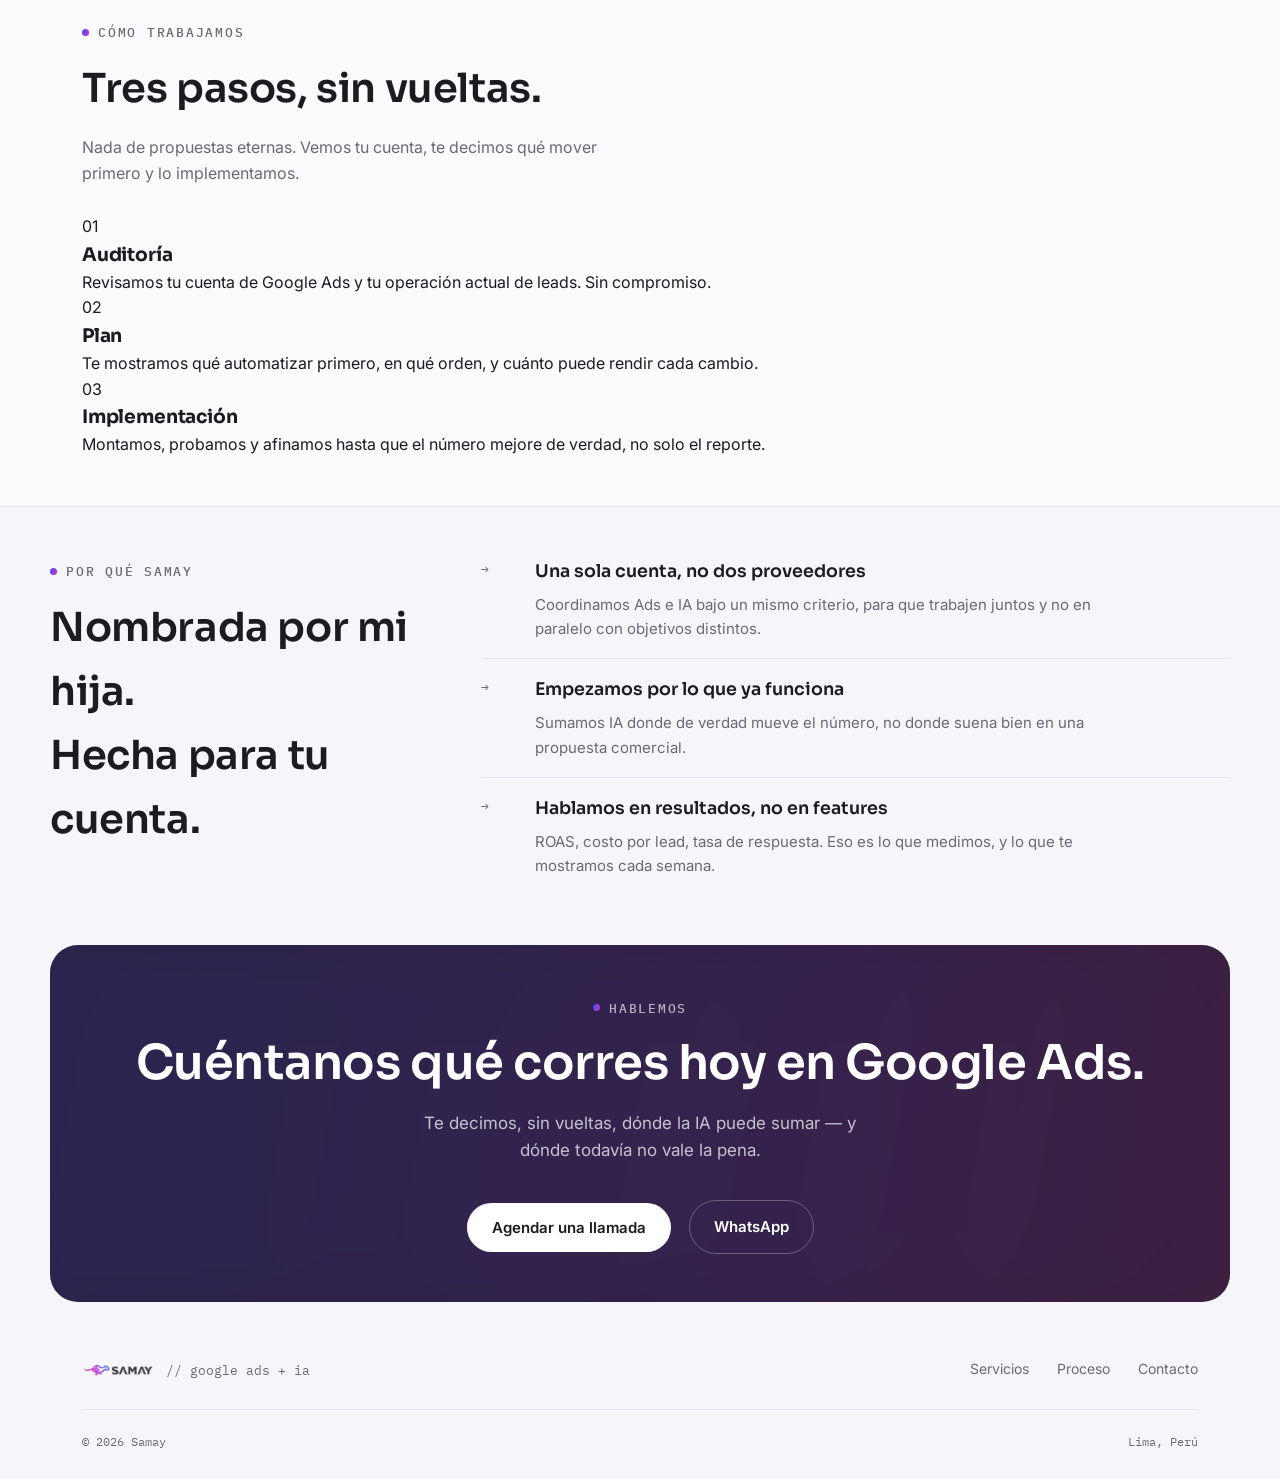
==== commit a4e19c73: "Update print statement from 'Hello' to 'Goodbye'" ====
--- a/index.html
+++ b/index.html
@@ -4,7 +4,7 @@
 <meta charset="UTF-8">
 <meta name="viewport" content="width=device-width, initial-scale=1.0">
 <title>Samay — Google Ads + Inteligencia Artificial</title>
-<link rel="icon" href="[data-uri]">
+<link rel="icon" href="[data-uri]">
 <link rel="stylesheet" href="styles.css">
 <link rel="preconnect" href="https://fonts.googleapis.com">
 <link rel="preconnect" href="https://fonts.gstatic.com" crossorigin>
@@ -31,7 +31,7 @@
     <div class="hero-grid">
       <div>
         <span class="eyebrow">Google Ads &nbsp;×&nbsp; Inteligencia Artificial</span>
-        <h1>Manejamos tus campañas al derecho y al revés.<br class="br-desktop"> Ahora las hacemos <span class="grad-text">pensar</span>.</h1>
+        <h1>Manejamos tus campañas al derecho y al revés. Ahora las hacemos <span class="grad-text">pensar</span>.</h1>
         <p class="lead">Somos Samay. Llevamos años dentro de Google Ads — Search, Performance Max, Shopping, remarketing — y sumamos IA para que cada clic que pagas rinda más, desde el primer contacto hasta el cierre de venta.</p>
         <div class="hero-actions">
           <button type="button" class="btn btn-primary js-open-booking">Agendar una llamada</button>
@@ -43,32 +43,60 @@
       <div class="hero-visual" aria-hidden="true">
         <div class="blob blob-a"></div>
         <div class="blob blob-b"></div>
-        <svg viewBox="0 0 480 460" fill="none">
-          <path class="trail-path" d="M20 400 C 120 400, 90 260, 190 250 C 300 240, 260 90, 400 60" stroke="url(#iconGrad)" stroke-width="2.5" stroke-linecap="round"/>
-        </svg>
-        <div class="chip chip-1"><span class="dot"></span>Respuesta a leads: 24/7</div>
-        <div class="chip chip-2"><span class="dot"></span>Ad Strength: Excelente</div>
-        <div class="chip chip-3"><span class="dot"></span>Reporte semanal, en tu tono</div>
-      </div>
-    </div>
-  </section>
-
-  <svg class="trail-divider wrap" viewBox="0 0 1180 34" preserveAspectRatio="none">
-    <path d="M0 17 C 200 5, 340 30, 590 17 C 840 4, 980 30, 1180 17" stroke="url(#iconGrad)" stroke-width="1" fill="none"/>
-  </svg>
-
-  <!-- POSITIONING -->
+
+        <div class="metric-card">
+          <div class="metric-card-head">
+            <span class="metric-label">Rendimiento de campaña</span>
+            <span class="metric-badge">+150% Leads</span>
+          </div>
+
+          <svg class="metric-chart" viewBox="0 0 260 100" fill="none">
+            <defs>
+              <linearGradient id="chartLine" x1="0" y1="0" x2="1" y2="0">
+                <stop offset="0%" stop-color="#3B4CFF"/>
+                <stop offset="100%" stop-color="#E0208F"/>
+              </linearGradient>
+              <linearGradient id="chartFill" x1="0" y1="0" x2="0" y2="1">
+                <stop offset="0%" stop-color="#8B3FF0" stop-opacity="0.22"/>
+                <stop offset="100%" stop-color="#8B3FF0" stop-opacity="0"/>
+              </linearGradient>
+            </defs>
+            <path d="M5,85 L45,72 L85,76 L125,48 L165,52 L205,22 L255,12 L255,100 L5,100 Z" fill="url(#chartFill)"/>
+            <path d="M5,85 L45,72 L85,76 L125,48 L165,52 L205,22 L255,12" stroke="url(#chartLine)" stroke-width="3" stroke-linecap="round" stroke-linejoin="round"/>
+            <circle cx="255" cy="12" r="4.5" fill="#E0208F"/>
+          </svg>
+
+          <div class="metric-stats">
+            <div class="metric-stat-row">
+              <span class="metric-stat-label">Leads generados</span>
+              <span class="metric-stat-value">+150%</span>
+            </div>
+            <div class="metric-stat-row">
+              <span class="metric-stat-label">Ad Strength</span>
+              <div class="metric-bar-track"><div class="metric-bar-fill"></div></div>
+              <span class="metric-stat-tag">Excelente</span>
+            </div>
+          </div>
+        </div>
+      </div>
+    </div>
+  </section>
+
+  <!-- POSITIONING (acordeón) -->
   <section class="positioning wrap reveal">
-    <div class="pos-grid">
-      <div>
+    <details class="acc-block surface-card">
+      <summary>
         <span class="eyebrow">Por qué existimos</span>
         <h2>La mayoría de agencias elige un bando.</h2>
-      </div>
+        <span class="acc-hint">Leer más
+          <svg class="acc-arrow" viewBox="0 0 24 24" fill="none" stroke="currentColor" stroke-width="2" stroke-linecap="round" stroke-linejoin="round"><path d="m6 9 6 6 6-6"/></svg>
+        </span>
+      </summary>
       <div class="pos-text">
         <p><strong>Dominan Google Ads o dominan IA. Casi nunca las dos.</strong> Las agencias de performance saben leer una cuenta pero tratan la IA como un anexo de moda. Las agencias de IA arman bots vistosos que no tienen idea de qué cuenta pagó por ese lead.</p>
         <p>Nosotros venimos del lado de los números: estructura de campañas, señales de conversión, puja, presupuesto. A esa base le sumamos IA donde de verdad cambia el resultado — respondiendo leads al instante, escribiendo reportes que se entienden y automatizando lo que antes te tomaba una tarde entera.</p>
       </div>
-    </div>
+    </details>
   </section>
 
   <!-- SERVICIOS -->
@@ -78,30 +106,39 @@
         <span class="eyebrow">Servicios</span>
         <h2>Cuatro frentes.<br>Un solo equipo.</h2>
       </div>
-      <p>Contrata Google Ads solo, súmale una web, o arma el paquete completo. Trabajamos cada frente con la misma seriedad con la que manejamos una cuenta de Ads.</p>
-    </div>
-
-    <div class="svc-group reveal">
+      <p>Contrata Google Ads solo, súmale una web, o arma el paquete completo. Toca un servicio para ver el detalle.</p>
+    </div>
+
+    <div class="svc-group svc-group-featured reveal">
       <div class="svc-group-head">
-        <h3>Publicidad Digital (Google Ads)</h3>
+        <h3>Publicidad Digital (Google Ads) <span class="svc-badge">Servicio principal</span></h3>
         <span>lo que ya dominamos</span>
       </div>
       <div class="svc-cards">
-        <div class="svc-card">
-          <div class="svc-icon"><svg viewBox="0 0 24 24" fill="none" stroke="url(#iconGrad)" stroke-width="1.6" stroke-linecap="round" stroke-linejoin="round"><circle cx="12" cy="12" r="3"/><path d="M12 3v3M12 18v3M21 12h-3M6 12H3M18.4 5.6l-2.1 2.1M7.7 16.3l-2.1 2.1M18.4 18.4l-2.1-2.1M7.7 7.7 5.6 5.6"/></svg></div>
-          <h4>Set-up e implementación de campañas</h4>
+        <details class="svc-card">
+          <summary>
+            <div class="svc-icon"><svg viewBox="0 0 24 24" fill="none" stroke="url(#iconGrad)" stroke-width="1.6" stroke-linecap="round" stroke-linejoin="round"><circle cx="12" cy="12" r="3"/><path d="M12 3v3M12 18v3M21 12h-3M6 12H3M18.4 5.6l-2.1 2.1M7.7 16.3l-2.1 2.1M18.4 18.4l-2.1-2.1M7.7 7.7 5.6 5.6"/></svg></div>
+            <h4>Set-up e implementación de campañas</h4>
+            <svg class="acc-arrow" viewBox="0 0 24 24" fill="none" stroke="currentColor" stroke-width="2" stroke-linecap="round" stroke-linejoin="round"><path d="m6 9 6 6 6-6"/></svg>
+          </summary>
           <p>Configuración desde cero de cuenta, píxeles de seguimiento, conversión de eventos y estructuración de campañas en Red de Búsqueda, Performance Max y Remarketing.</p>
-        </div>
-        <div class="svc-card">
-          <div class="svc-icon"><svg viewBox="0 0 24 24" fill="none" stroke="url(#iconGrad)" stroke-width="1.6" stroke-linecap="round" stroke-linejoin="round"><path d="M13 2 4 14h6l-1 8 9-12h-6l1-8z"/></svg></div>
-          <h4>Gestión y optimización mensual (Retainer)</h4>
+        </details>
+        <details class="svc-card">
+          <summary>
+            <div class="svc-icon"><svg viewBox="0 0 24 24" fill="none" stroke="url(#iconGrad)" stroke-width="1.6" stroke-linecap="round" stroke-linejoin="round"><path d="M13 2 4 14h6l-1 8 9-12h-6l1-8z"/></svg></div>
+            <h4>Gestión y optimización mensual (Retainer)</h4>
+            <svg class="acc-arrow" viewBox="0 0 24 24" fill="none" stroke="currentColor" stroke-width="2" stroke-linecap="round" stroke-linejoin="round"><path d="m6 9 6 6 6-6"/></svg>
+          </summary>
           <p>Acompañamiento continuo con análisis de métricas, optimización de palabras clave, pruebas A/B de anuncios y control de presupuesto para maximizar el ROAS.</p>
-        </div>
-        <div class="svc-card">
-          <div class="svc-icon"><svg viewBox="0 0 24 24" fill="none" stroke="url(#iconGrad)" stroke-width="1.6" stroke-linecap="round" stroke-linejoin="round"><path d="M11 19a8 8 0 1 0 0-16 8 8 0 0 0 0 16z"/><path d="m21 21-4.3-4.3"/><path d="M8 11h6M11 8v6"/></svg></div>
-          <h4>Auditoría de cuentas existentes</h4>
+        </details>
+        <details class="svc-card">
+          <summary>
+            <div class="svc-icon"><svg viewBox="0 0 24 24" fill="none" stroke="url(#iconGrad)" stroke-width="1.6" stroke-linecap="round" stroke-linejoin="round"><path d="M11 19a8 8 0 1 0 0-16 8 8 0 0 0 0 16z"/><path d="m21 21-4.3-4.3"/><path d="M8 11h6M11 8v6"/></svg></div>
+            <h4>Auditoría de cuentas existentes</h4>
+            <svg class="acc-arrow" viewBox="0 0 24 24" fill="none" stroke="currentColor" stroke-width="2" stroke-linecap="round" stroke-linejoin="round"><path d="m6 9 6 6 6-6"/></svg>
+          </summary>
           <p>Diagnóstico puntual para empresas que ya invierten en Google Ads pero sufren de costo por clic elevado o baja tasa de conversión.</p>
-        </div>
+        </details>
       </div>
     </div>
 
@@ -111,21 +148,30 @@
         <span>donde aterriza el clic</span>
       </div>
       <div class="svc-cards">
-        <div class="svc-card">
-          <div class="svc-icon"><svg viewBox="0 0 24 24" fill="none" stroke="url(#iconGrad)" stroke-width="1.6" stroke-linecap="round" stroke-linejoin="round"><path d="M4 5h16v14H4z"/><path d="M4 9h16M9 9v10"/></svg></div>
-          <h4>Landing pages de alta conversión</h4>
+        <details class="svc-card">
+          <summary>
+            <div class="svc-icon"><svg viewBox="0 0 24 24" fill="none" stroke="url(#iconGrad)" stroke-width="1.6" stroke-linecap="round" stroke-linejoin="round"><path d="M4 5h16v14H4z"/><path d="M4 9h16M9 9v10"/></svg></div>
+            <h4>Landing pages de alta conversión</h4>
+            <svg class="acc-arrow" viewBox="0 0 24 24" fill="none" stroke="currentColor" stroke-width="2" stroke-linecap="round" stroke-linejoin="round"><path d="m6 9 6 6 6-6"/></svg>
+          </summary>
           <p>Páginas de aterrizaje de carga rápida y diseño enfocado 100% en captar prospectos o generar llamadas desde tus campañas publicitarias.</p>
-        </div>
-        <div class="svc-card">
-          <div class="svc-icon"><svg viewBox="0 0 24 24" fill="none" stroke="url(#iconGrad)" stroke-width="1.6" stroke-linecap="round" stroke-linejoin="round"><rect x="3" y="4" width="18" height="16" rx="2"/><path d="M3 8h18"/><circle cx="6" cy="6" r="0.6" fill="url(#iconGrad)"/></svg></div>
-          <h4>Sitios web corporativos</h4>
+        </details>
+        <details class="svc-card">
+          <summary>
+            <div class="svc-icon"><svg viewBox="0 0 24 24" fill="none" stroke="url(#iconGrad)" stroke-width="1.6" stroke-linecap="round" stroke-linejoin="round"><rect x="3" y="4" width="18" height="16" rx="2"/><path d="M3 8h18"/><circle cx="6" cy="6" r="0.6" fill="url(#iconGrad)"/></svg></div>
+            <h4>Sitios web corporativos</h4>
+            <svg class="acc-arrow" viewBox="0 0 24 24" fill="none" stroke="currentColor" stroke-width="2" stroke-linecap="round" stroke-linejoin="round"><path d="m6 9 6 6 6-6"/></svg>
+          </summary>
           <p>Portales de presencia digital profesional, optimizados para dispositivos móviles y estructurados para posicionamiento orgánico básico (SEO).</p>
-        </div>
-        <div class="svc-card">
-          <div class="svc-icon"><svg viewBox="0 0 24 24" fill="none" stroke="url(#iconGrad)" stroke-width="1.6" stroke-linecap="round" stroke-linejoin="round"><path d="M4 19V10M12 19V5M20 19v-6"/></svg></div>
-          <h4>Portales web e interfaces no-code</h4>
+        </details>
+        <details class="svc-card">
+          <summary>
+            <div class="svc-icon"><svg viewBox="0 0 24 24" fill="none" stroke="url(#iconGrad)" stroke-width="1.6" stroke-linecap="round" stroke-linejoin="round"><path d="M4 19V10M12 19V5M20 19v-6"/></svg></div>
+            <h4>Portales web e interfaces no-code</h4>
+            <svg class="acc-arrow" viewBox="0 0 24 24" fill="none" stroke="currentColor" stroke-width="2" stroke-linecap="round" stroke-linejoin="round"><path d="m6 9 6 6 6-6"/></svg>
+          </summary>
           <p>Aplicaciones web ligeras para clientes o uso interno: calculadoras de cotización, dashboards de gestión o catálogos interactivos.</p>
-        </div>
+        </details>
       </div>
     </div>
 
@@ -135,21 +181,30 @@
         <span>menos trabajo manual</span>
       </div>
       <div class="svc-cards">
-        <div class="svc-card">
-          <div class="svc-icon"><svg viewBox="0 0 24 24" fill="none" stroke="url(#iconGrad)" stroke-width="1.6" stroke-linecap="round" stroke-linejoin="round"><circle cx="6" cy="6" r="2.2"/><circle cx="18" cy="6" r="2.2"/><circle cx="12" cy="18" r="2.2"/><path d="M7.8 7.4 10.5 16M16.2 7.4 13.5 16M8.2 6h7.6"/></svg></div>
-          <h4>Desarrollo de Agentes de IA</h4>
+        <details class="svc-card">
+          <summary>
+            <div class="svc-icon"><svg viewBox="0 0 24 24" fill="none" stroke="url(#iconGrad)" stroke-width="1.6" stroke-linecap="round" stroke-linejoin="round"><circle cx="6" cy="6" r="2.2"/><circle cx="18" cy="6" r="2.2"/><circle cx="12" cy="18" r="2.2"/><path d="M7.8 7.4 10.5 16M16.2 7.4 13.5 16M8.2 6h7.6"/></svg></div>
+            <h4>Desarrollo de Agentes de IA</h4>
+            <svg class="acc-arrow" viewBox="0 0 24 24" fill="none" stroke="currentColor" stroke-width="2" stroke-linecap="round" stroke-linejoin="round"><path d="m6 9 6 6 6-6"/></svg>
+          </summary>
           <p>Configuración de agentes conversacionales para soporte y ventas 24/7 en WhatsApp, tu sitio web o redes sociales.</p>
-        </div>
-        <div class="svc-card">
-          <div class="svc-icon"><svg viewBox="0 0 24 24" fill="none" stroke="url(#iconGrad)" stroke-width="1.6" stroke-linecap="round" stroke-linejoin="round"><path d="M9 3v4M15 3v4M6 7h12l-1 5a5 5 0 0 1-10 0z"/><path d="M12 16v5"/></svg></div>
-          <h4>Integración de flujos y automatización no-code</h4>
+        </details>
+        <details class="svc-card">
+          <summary>
+            <div class="svc-icon"><svg viewBox="0 0 24 24" fill="none" stroke="url(#iconGrad)" stroke-width="1.6" stroke-linecap="round" stroke-linejoin="round"><path d="M9 3v4M15 3v4M6 7h12l-1 5a5 5 0 0 1-10 0z"/><path d="M12 16v5"/></svg></div>
+            <h4>Integración de flujos y automatización no-code</h4>
+            <svg class="acc-arrow" viewBox="0 0 24 24" fill="none" stroke="currentColor" stroke-width="2" stroke-linecap="round" stroke-linejoin="round"><path d="m6 9 6 6 6-6"/></svg>
+          </summary>
           <p>Conexión de herramientas — CRM, formularios, bases de datos — mediante Make o Zapier para eliminar tareas manuales repetitivas.</p>
-        </div>
-        <div class="svc-card">
-          <div class="svc-icon"><svg viewBox="0 0 24 24" fill="none" stroke="url(#iconGrad)" stroke-width="1.6" stroke-linecap="round" stroke-linejoin="round"><path d="m12 3 8 4.5-8 4.5-8-4.5L12 3z"/><path d="m4 12 8 4.5 8-4.5"/><path d="m4 16.5 8 4.5 8-4.5"/></svg></div>
-          <h4>Desarrollo de Micro-SaaS a medida</h4>
+        </details>
+        <details class="svc-card">
+          <summary>
+            <div class="svc-icon"><svg viewBox="0 0 24 24" fill="none" stroke="url(#iconGrad)" stroke-width="1.6" stroke-linecap="round" stroke-linejoin="round"><path d="m12 3 8 4.5-8 4.5-8-4.5L12 3z"/><path d="m4 12 8 4.5 8-4.5"/><path d="m4 16.5 8 4.5 8-4.5"/></svg></div>
+            <h4>Desarrollo de Micro-SaaS a medida</h4>
+            <svg class="acc-arrow" viewBox="0 0 24 24" fill="none" stroke="currentColor" stroke-width="2" stroke-linecap="round" stroke-linejoin="round"><path d="m6 9 6 6 6-6"/></svg>
+          </summary>
           <p>Software empaquetado para resolver cuellos de botella operativos específicos de una empresa o nicho.</p>
-        </div>
+        </details>
       </div>
     </div>
 
@@ -159,21 +214,27 @@
         <span>para tu equipo</span>
       </div>
       <div class="svc-cards svc-cards-2">
-        <div class="svc-card">
-          <div class="svc-icon"><svg viewBox="0 0 24 24" fill="none" stroke="url(#iconGrad)" stroke-width="1.6" stroke-linecap="round" stroke-linejoin="round"><rect x="5" y="3" width="14" height="18" rx="2"/><path d="M9 3v2h6V3"/><path d="m9 12 2 2 4-4"/></svg></div>
-          <h4>Auditoría de procesos e infraestructura digital</h4>
+        <details class="svc-card">
+          <summary>
+            <div class="svc-icon"><svg viewBox="0 0 24 24" fill="none" stroke="url(#iconGrad)" stroke-width="1.6" stroke-linecap="round" stroke-linejoin="round"><rect x="5" y="3" width="14" height="18" rx="2"/><path d="M9 3v2h6V3"/><path d="m9 12 2 2 4-4"/></svg></div>
+            <h4>Auditoría de procesos e infraestructura digital</h4>
+            <svg class="acc-arrow" viewBox="0 0 24 24" fill="none" stroke="currentColor" stroke-width="2" stroke-linecap="round" stroke-linejoin="round"><path d="m6 9 6 6 6-6"/></svg>
+          </summary>
           <p>Diagnóstico interno en PYMES para identificar brechas de eficiencia e implementar soluciones tecnológicas.</p>
-        </div>
-        <div class="svc-card">
-          <div class="svc-icon"><svg viewBox="0 0 24 24" fill="none" stroke="url(#iconGrad)" stroke-width="1.6" stroke-linecap="round" stroke-linejoin="round"><path d="M4 4.5A2.5 2.5 0 0 1 6.5 2H20v17H6.5A2.5 2.5 0 0 0 4 21.5z"/><path d="M4 19.5V4.5"/></svg></div>
-          <h4>Talleres y capacitación en IA</h4>
+        </details>
+        <details class="svc-card">
+          <summary>
+            <div class="svc-icon"><svg viewBox="0 0 24 24" fill="none" stroke="url(#iconGrad)" stroke-width="1.6" stroke-linecap="round" stroke-linejoin="round"><path d="M4 4.5A2.5 2.5 0 0 1 6.5 2H20v17H6.5A2.5 2.5 0 0 0 4 21.5z"/><path d="M4 19.5V4.5"/></svg></div>
+            <h4>Talleres y capacitación en IA</h4>
+            <svg class="acc-arrow" viewBox="0 0 24 24" fill="none" stroke="currentColor" stroke-width="2" stroke-linecap="round" stroke-linejoin="round"><path d="m6 9 6 6 6-6"/></svg>
+          </summary>
           <p>Programas de entrenamiento práctico para equipos de trabajo sobre el uso operativo de herramientas de inteligencia artificial generativa.</p>
-        </div>
-      </div>
-    </div>
-  </section>
-
-  <!-- PROCESO -->
+        </details>
+      </div>
+    </div>
+  </section>
+
+  <!-- PROCESO (timeline conectado) -->
   <section id="proceso" class="process">
     <div class="wrap">
       <div class="process-head reveal">
@@ -181,19 +242,20 @@
         <h2>Tres pasos, sin vueltas.</h2>
         <p>Nada de propuestas eternas. Vemos tu cuenta, te decimos qué mover primero y lo implementamos.</p>
       </div>
-      <div class="process-steps reveal">
-        <div class="step">
-          <span class="step-num">01</span>
+      <div class="timeline reveal">
+        <div class="timeline-line" aria-hidden="true"></div>
+        <div class="timeline-step">
+          <span class="timeline-dot">01</span>
           <h3>Auditoría</h3>
           <p>Revisamos tu cuenta de Google Ads y tu operación actual de leads. Sin compromiso.</p>
         </div>
-        <div class="step">
-          <span class="step-num">02</span>
+        <div class="timeline-step">
+          <span class="timeline-dot">02</span>
           <h3>Plan</h3>
           <p>Te mostramos qué automatizar primero, en qué orden, y cuánto puede rendir cada cambio.</p>
         </div>
-        <div class="step">
-          <span class="step-num">03</span>
+        <div class="timeline-step">
+          <span class="timeline-dot">03</span>
           <h3>Implementación</h3>
           <p>Montamos, probamos y afinamos hasta que el número mejore de verdad, no solo el reporte.</p>
         </div>
@@ -203,12 +265,12 @@
 
   <!-- WHY -->
   <section class="why wrap">
-    <div class="why-grid">
-      <div class="reveal">
+    <div class="surface-card why-grid reveal">
+      <div>
         <span class="eyebrow">Por qué Samay</span>
         <h2>Nombrada por mi hija.<br>Hecha para tu cuenta.</h2>
       </div>
-      <div class="why-list reveal">
+      <div class="why-list">
         <div class="why-item">
           <span class="why-mark">→</span>
           <div>
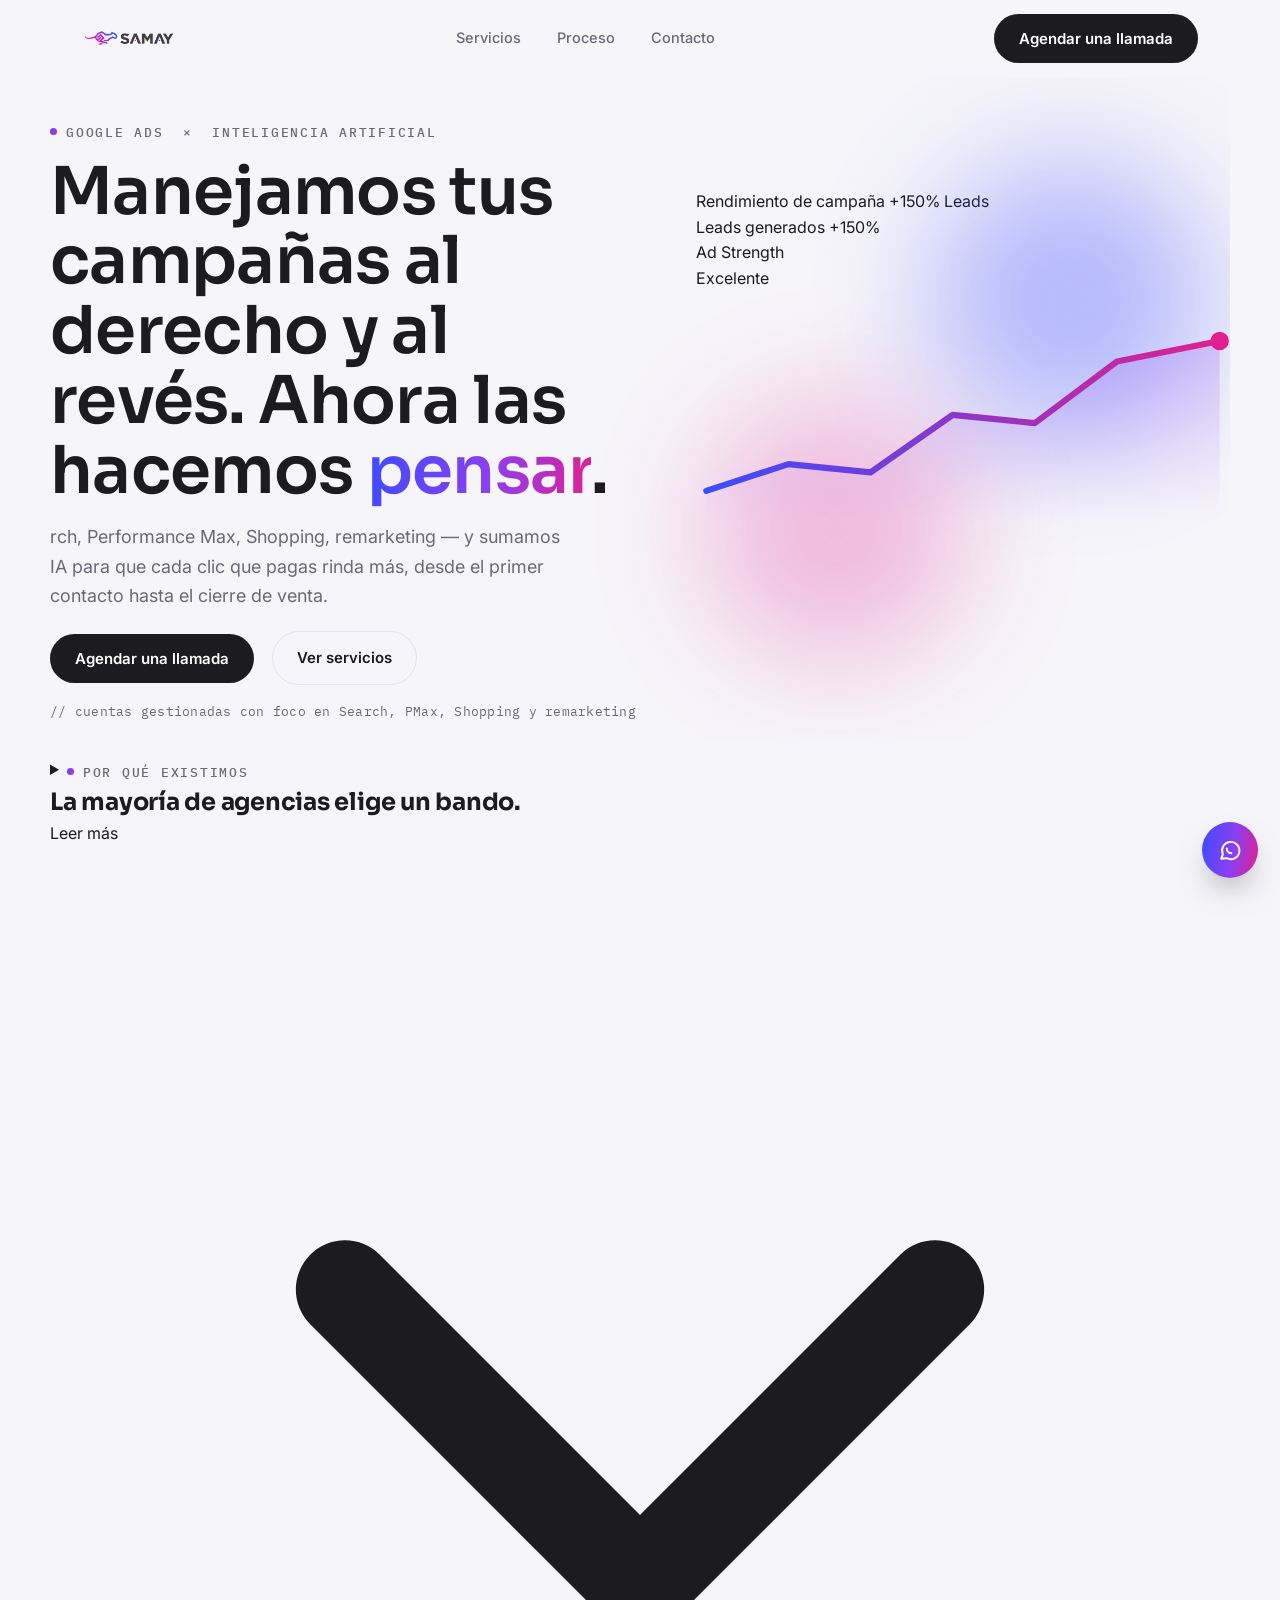
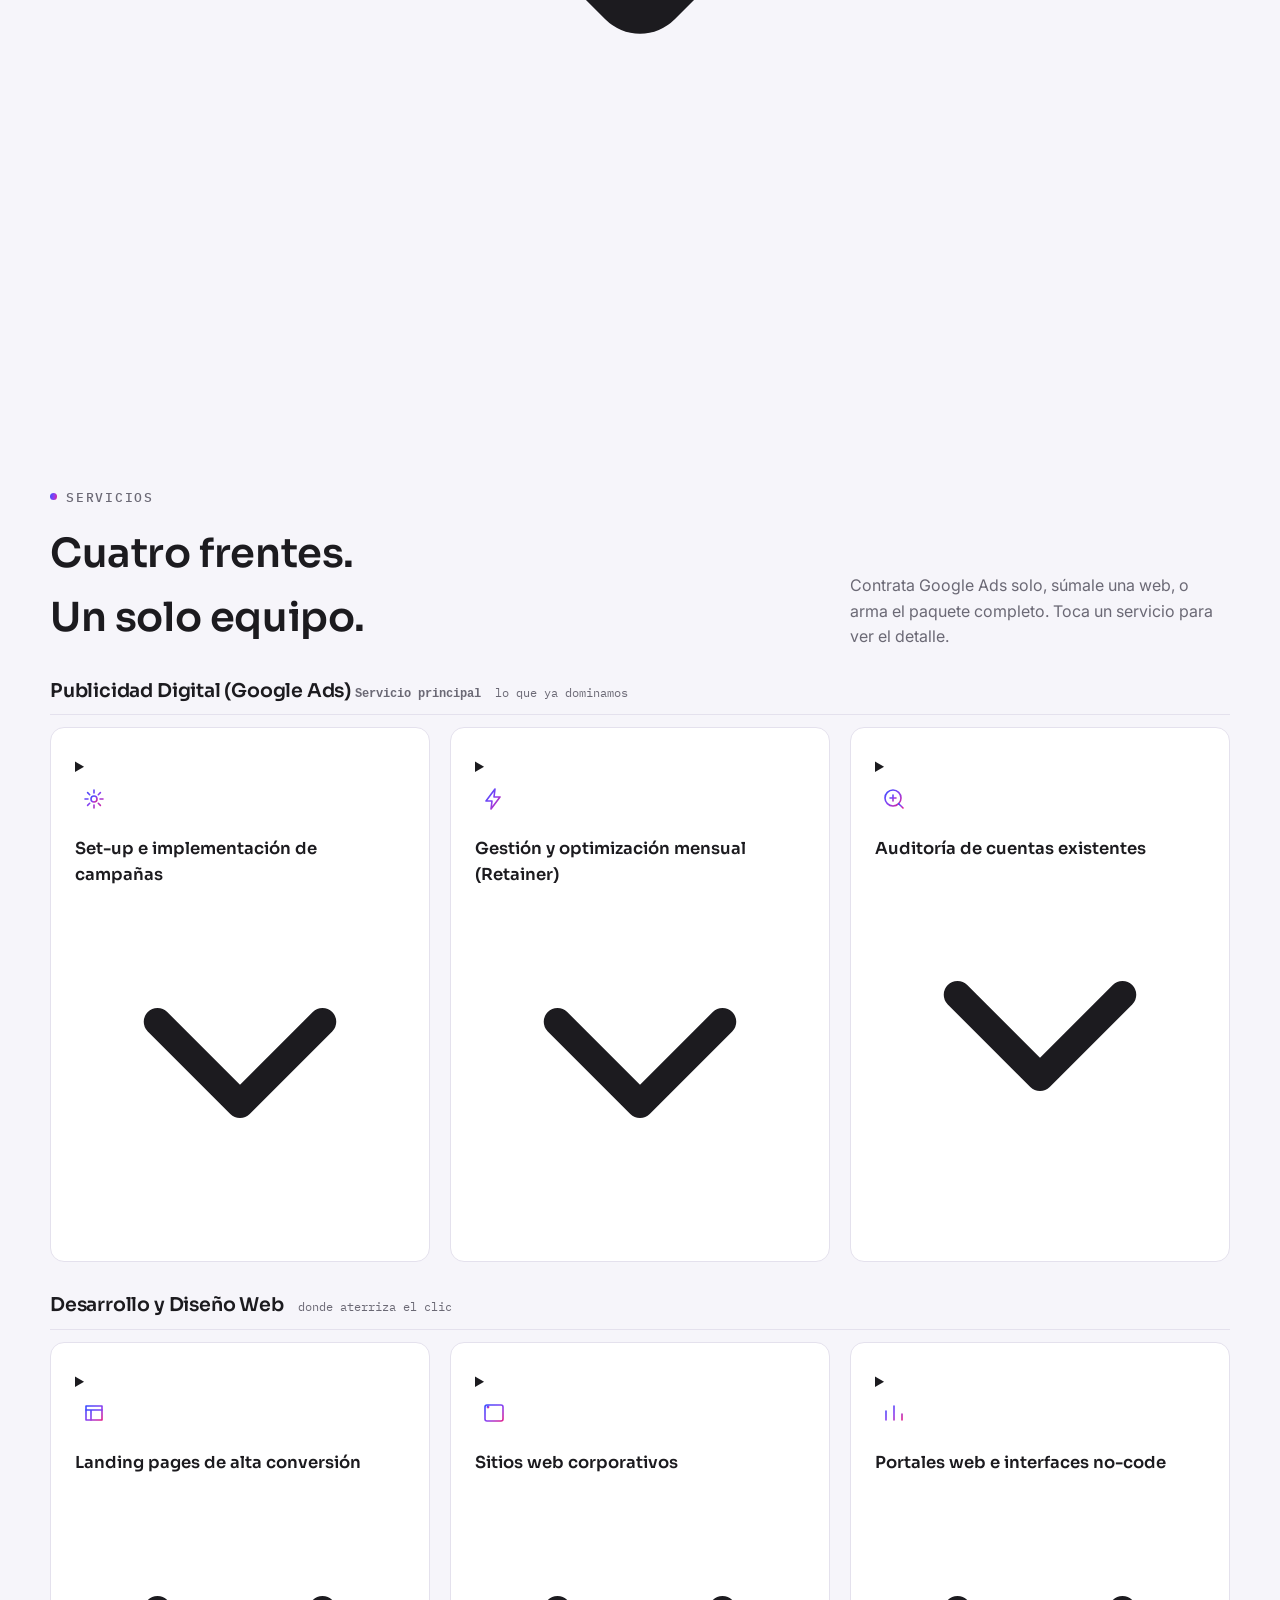
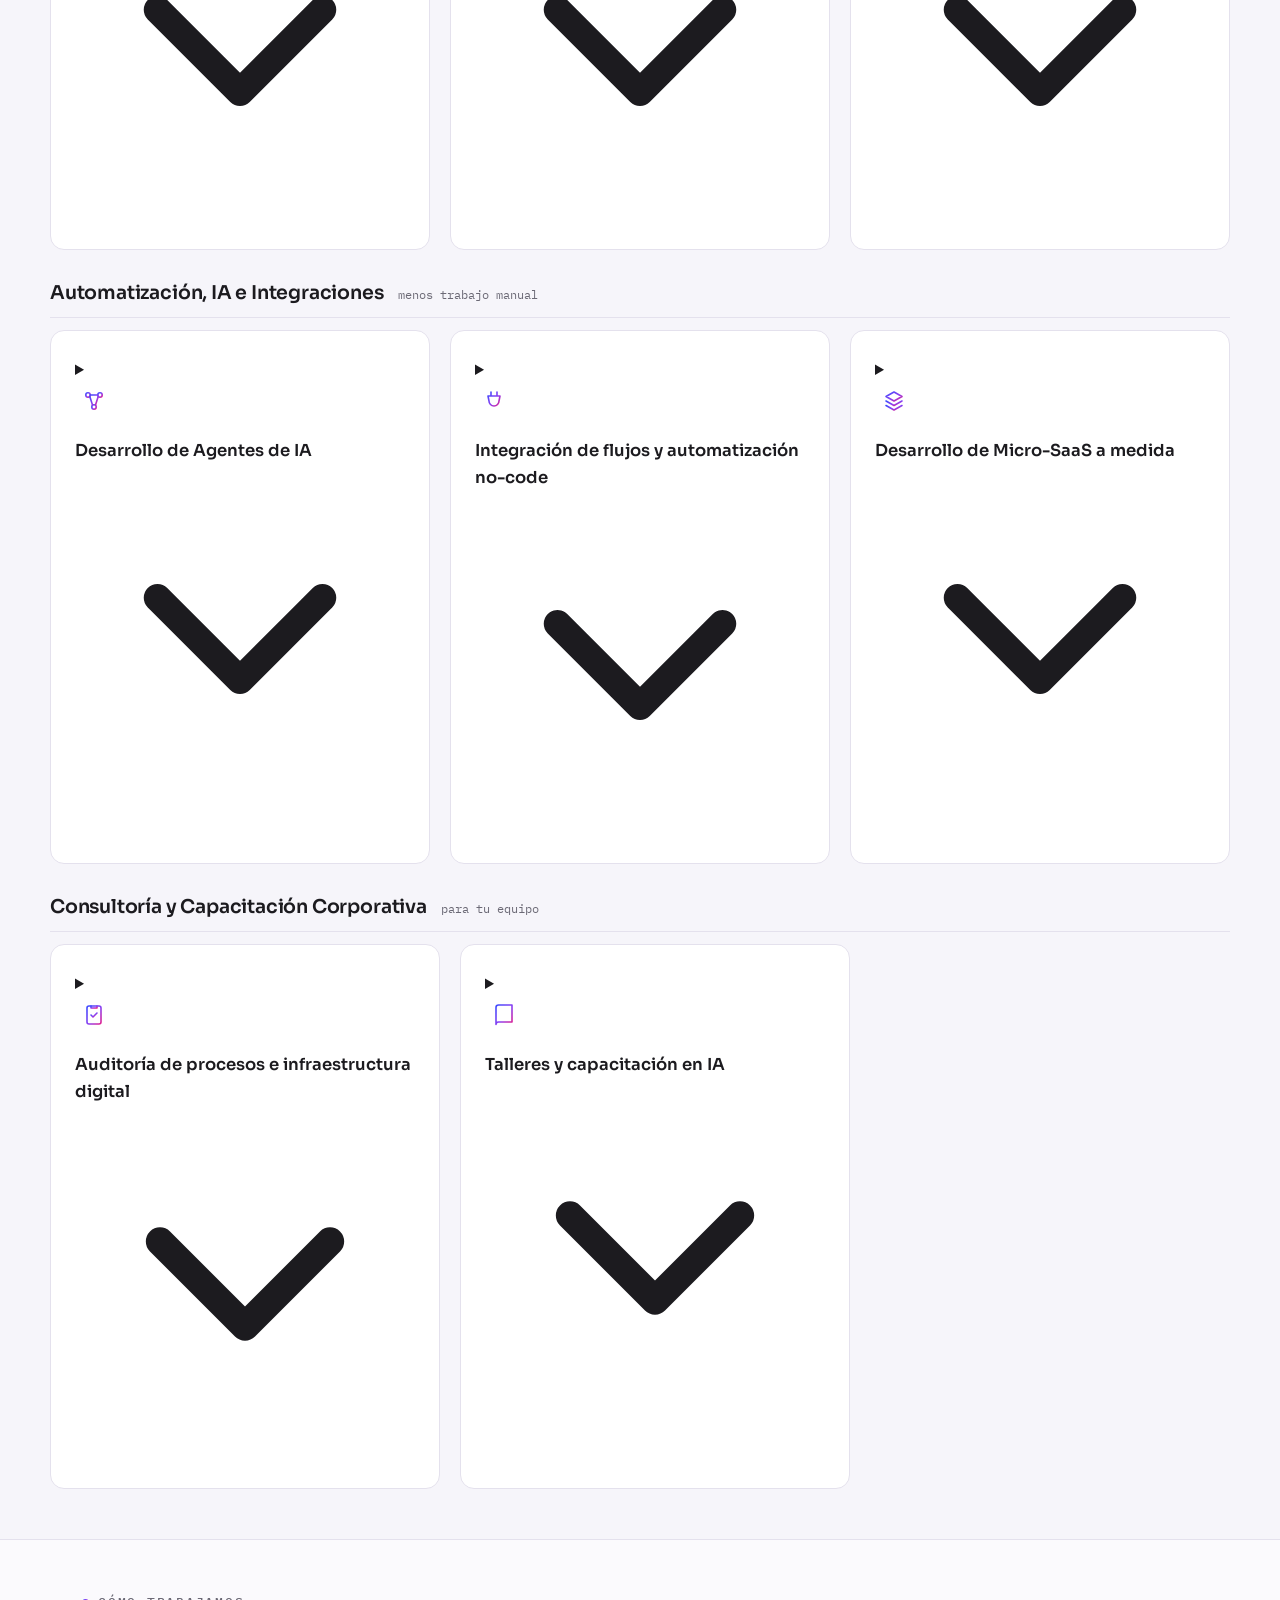
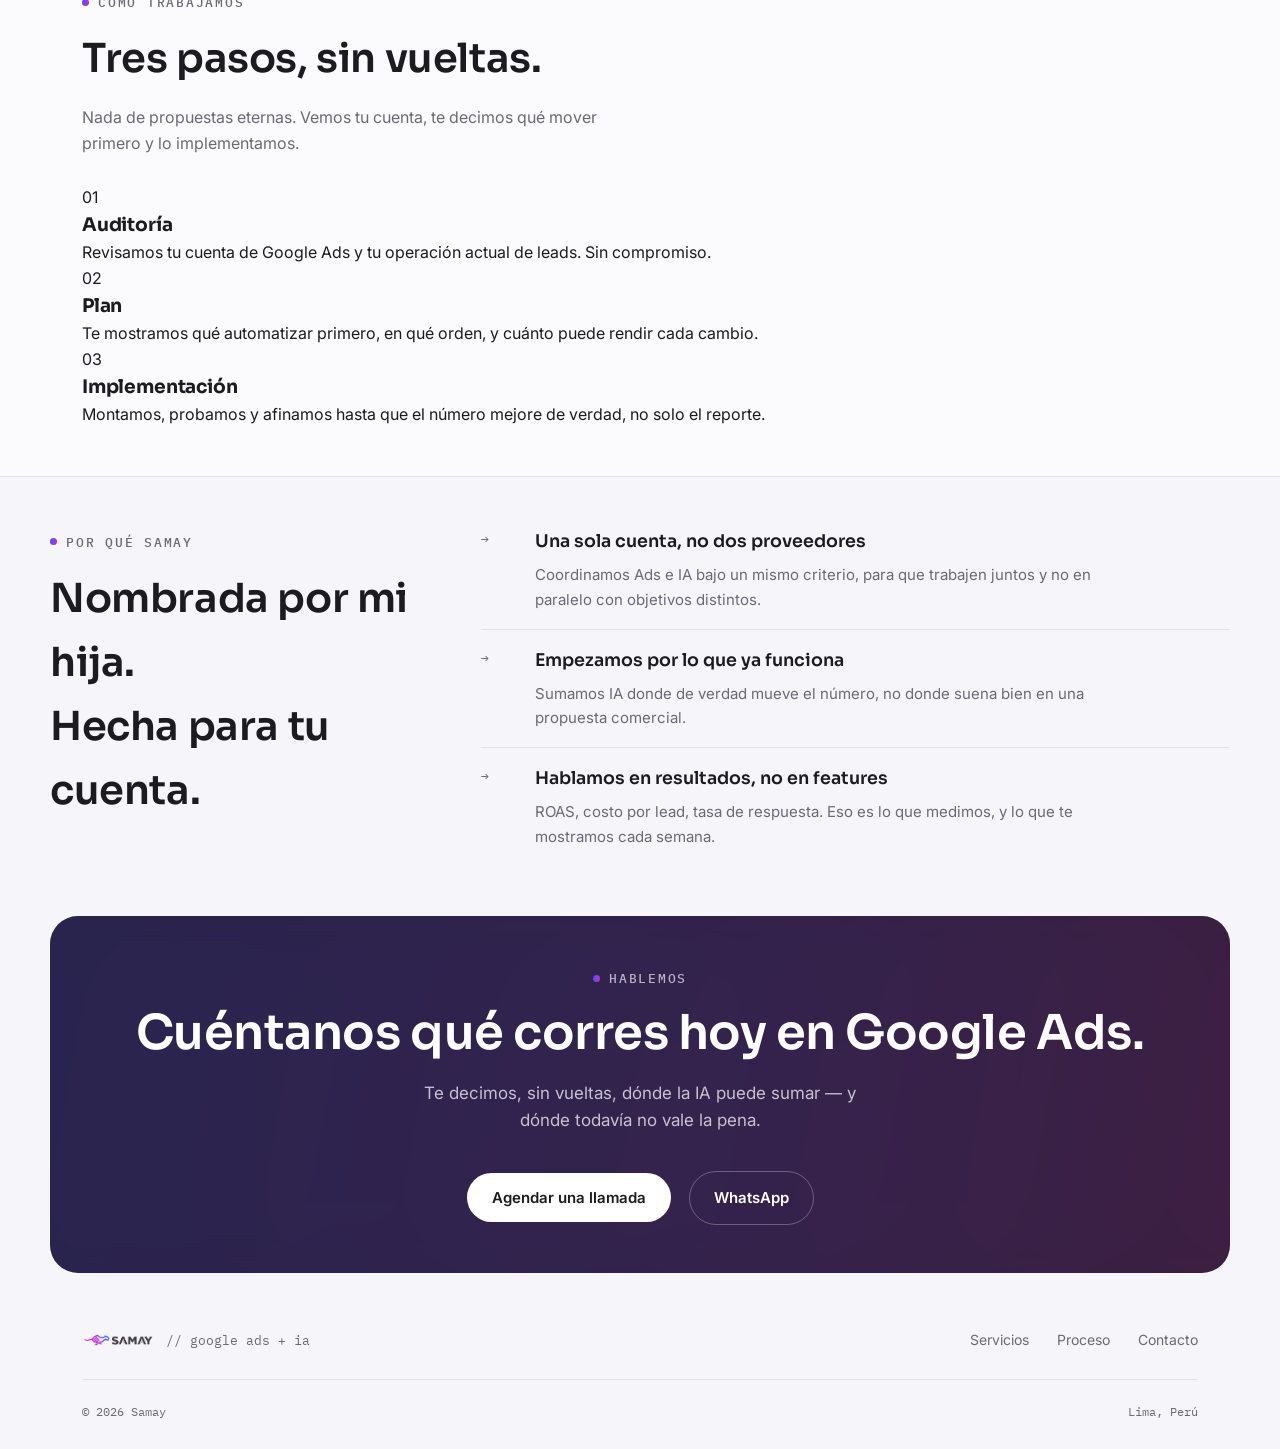
==== commit 8e005ffe: "Fix typo in lead paragraph of index.html Corrected a typo in the lead paragraph." ====
--- a/index.html
+++ b/index.html
@@ -32,7 +32,7 @@
       <div>
         <span class="eyebrow">Google Ads &nbsp;×&nbsp; Inteligencia Artificial</span>
         <h1>Manejamos tus campañas al derecho y al revés. Ahora las hacemos <span class="grad-text">pensar</span>.</h1>
-        <p class="lead">Somos Samay. Llevamos años dentro de Google Ads — Search, Performance Max, Shopping, remarketing — y sumamos IA para que cada clic que pagas rinda más, desde el primer contacto hasta el cierre de venta.</p>
+        <p class="lead">rch, Performance Max, Shopping, remarketing — y sumamos IA para que cada clic que pagas rinda más, desde el primer contacto hasta el cierre de venta.</p>
         <div class="hero-actions">
           <button type="button" class="btn btn-primary js-open-booking">Agendar una llamada</button>
           <a class="btn btn-ghost" href="#servicios">Ver servicios</a>
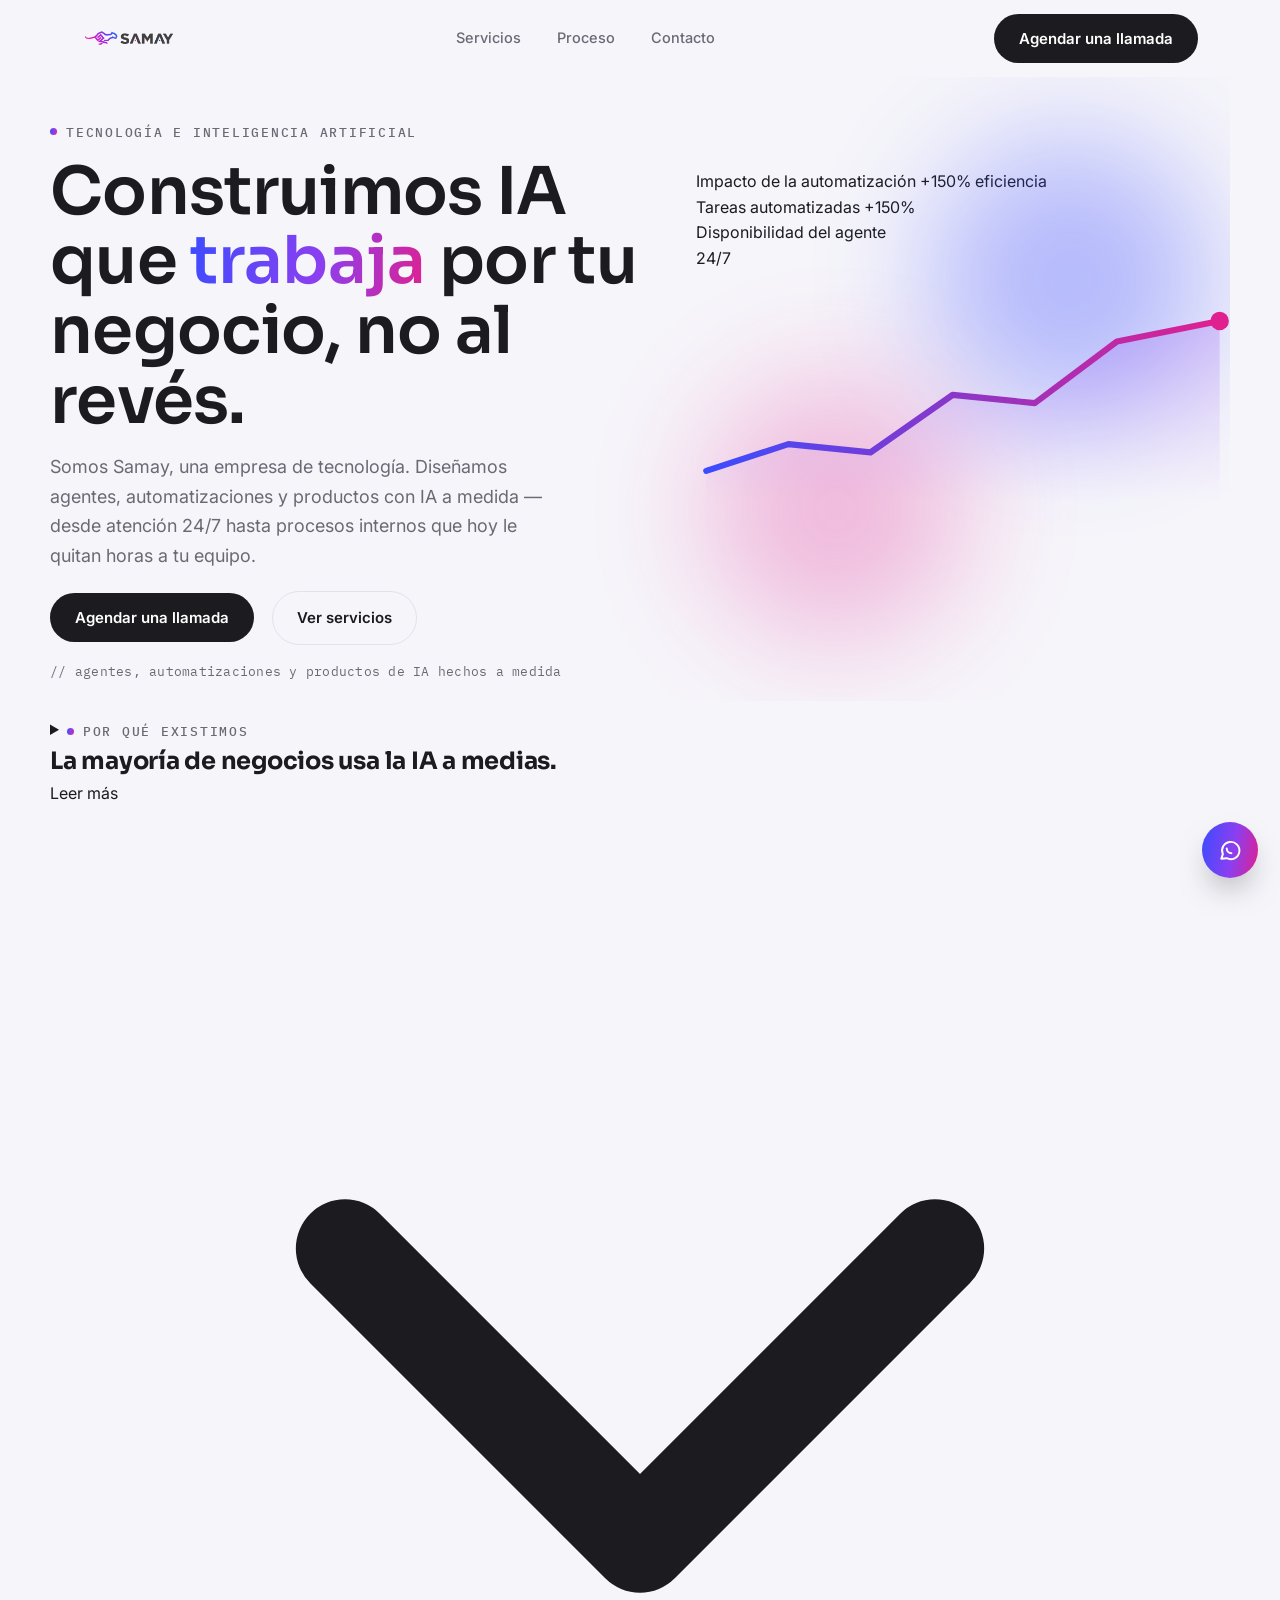
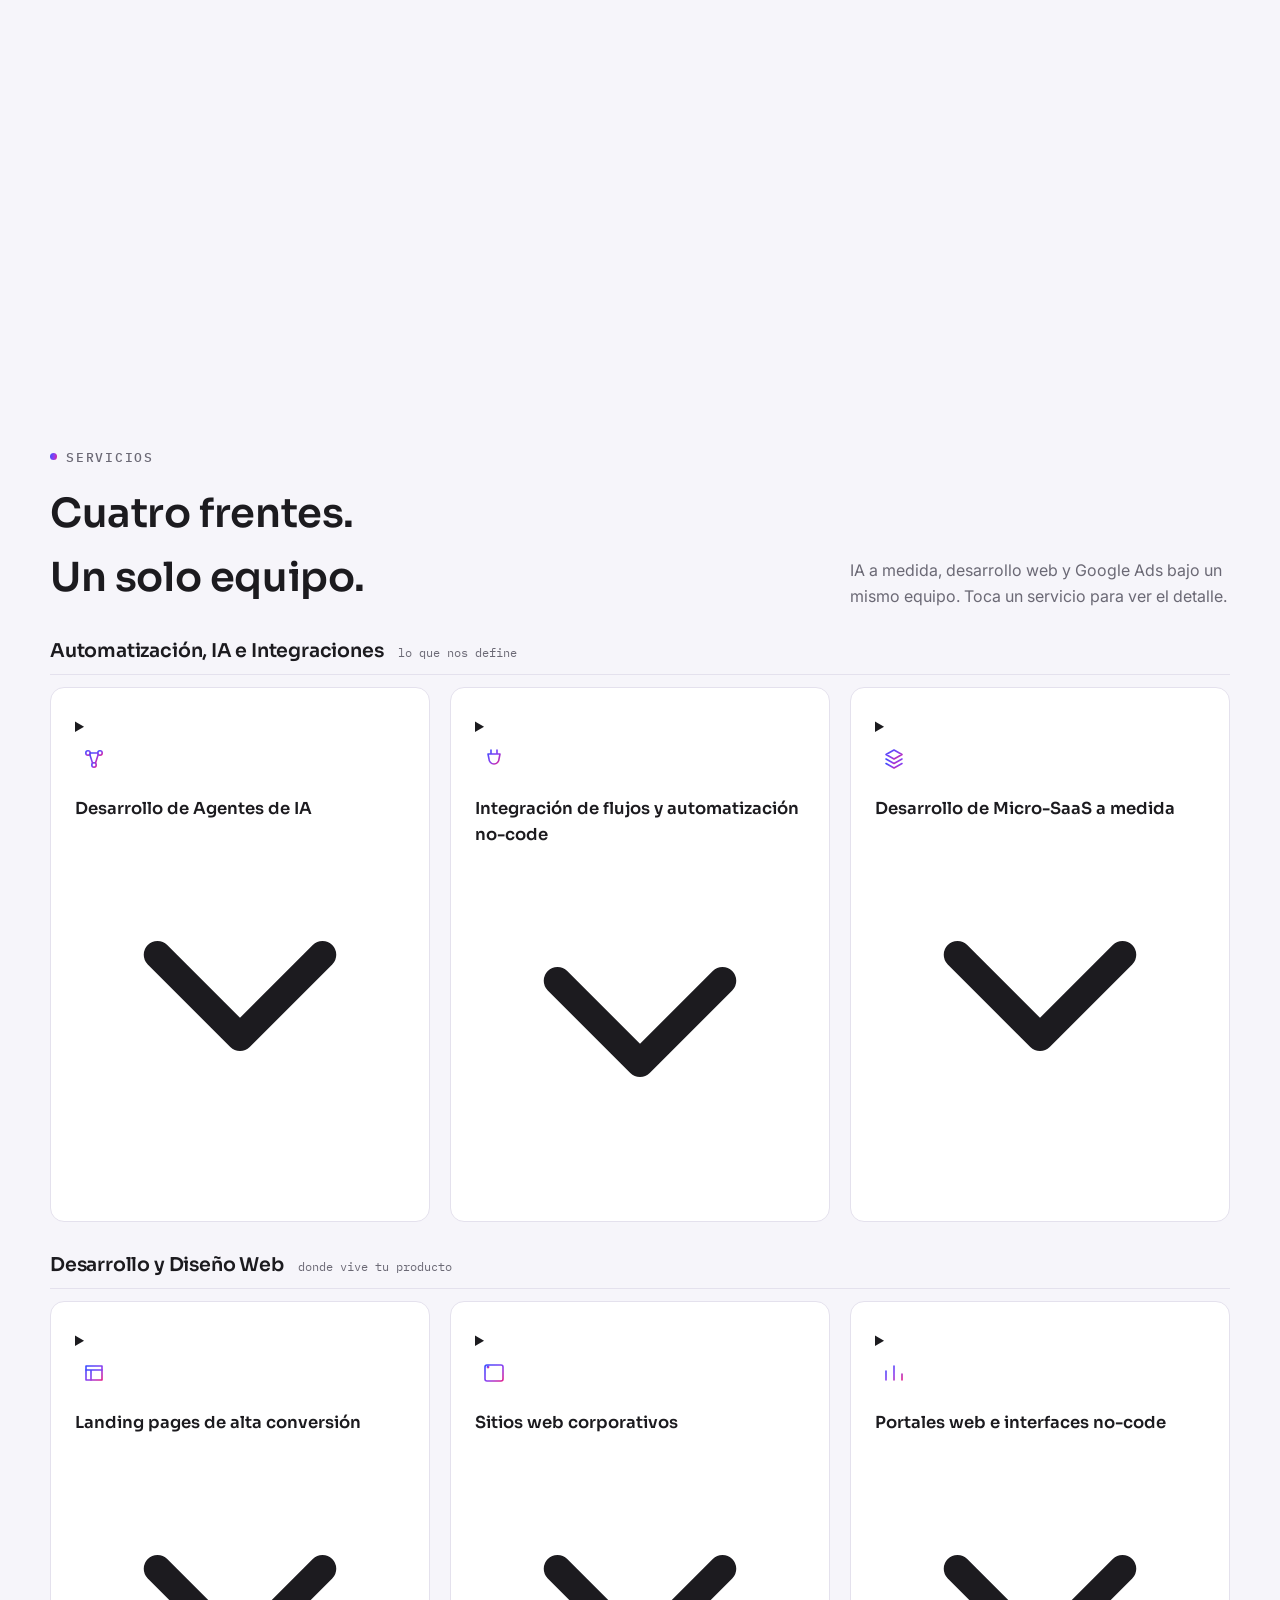
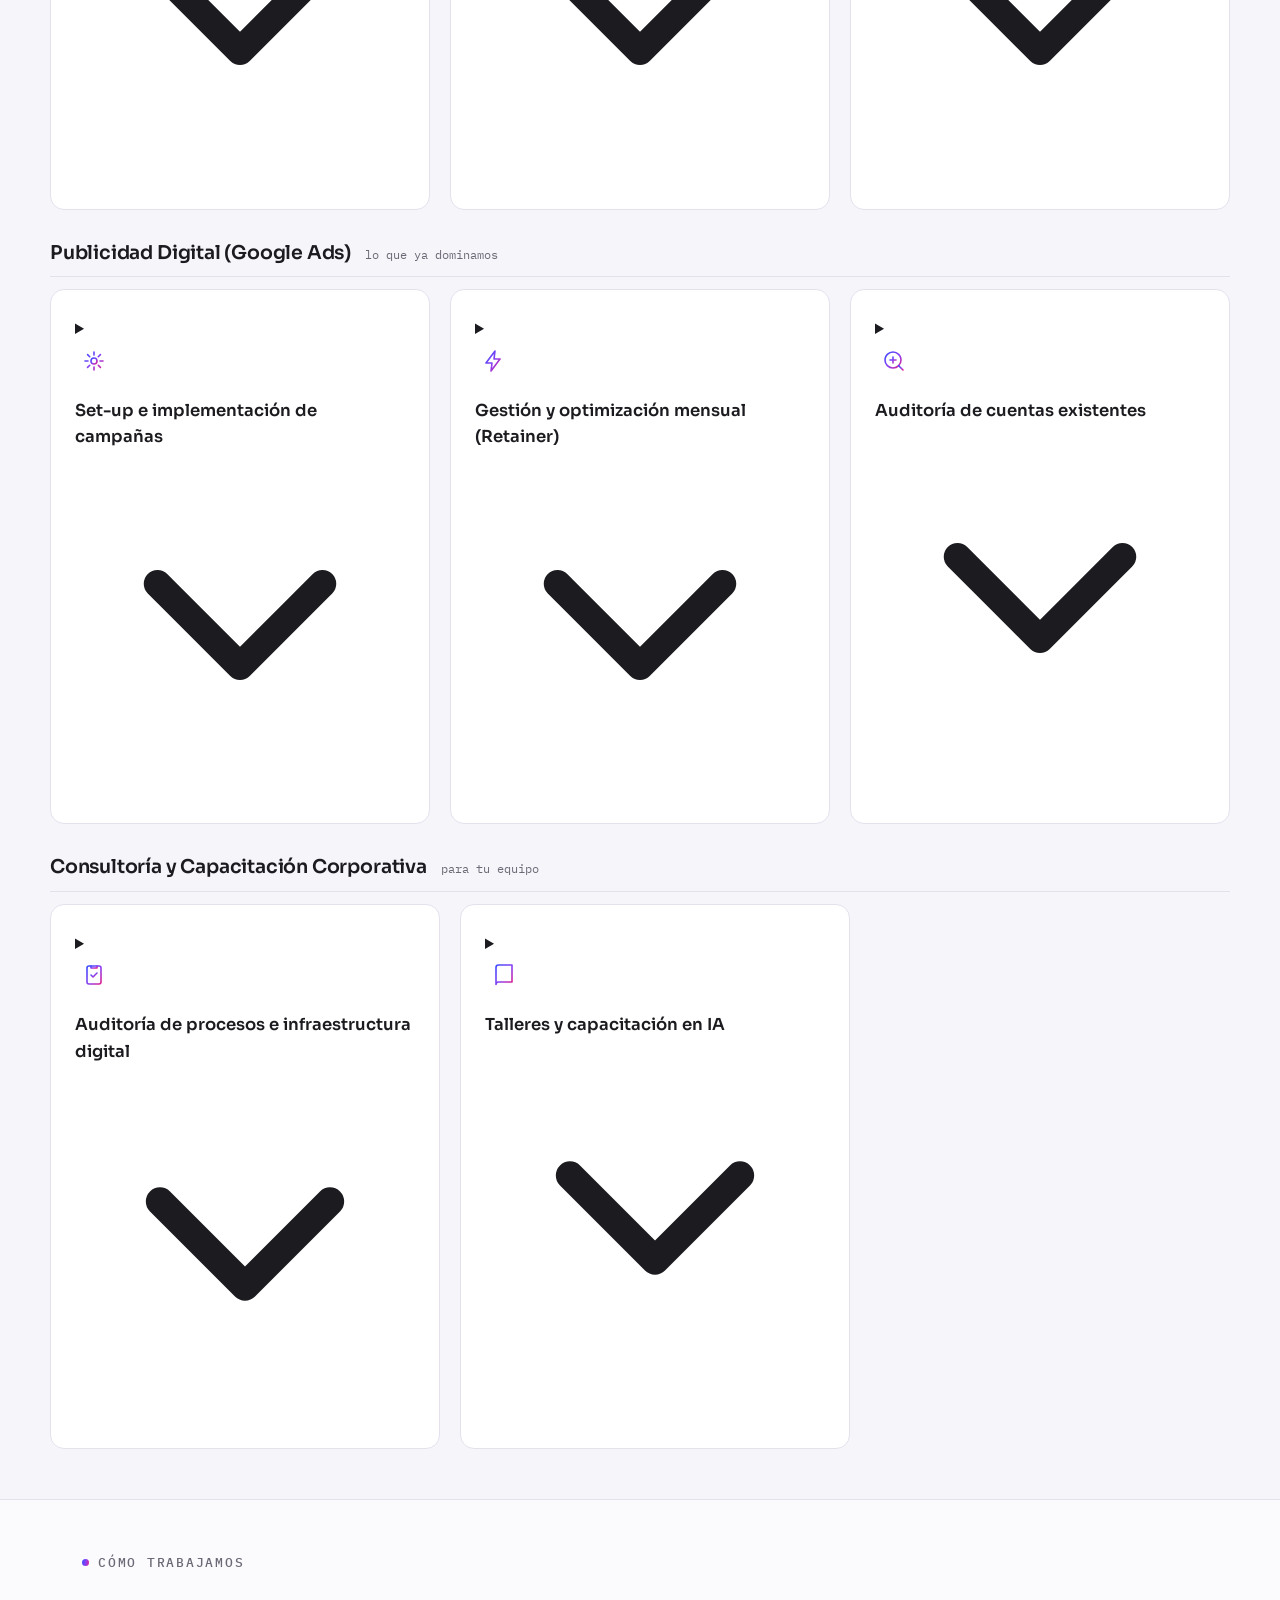
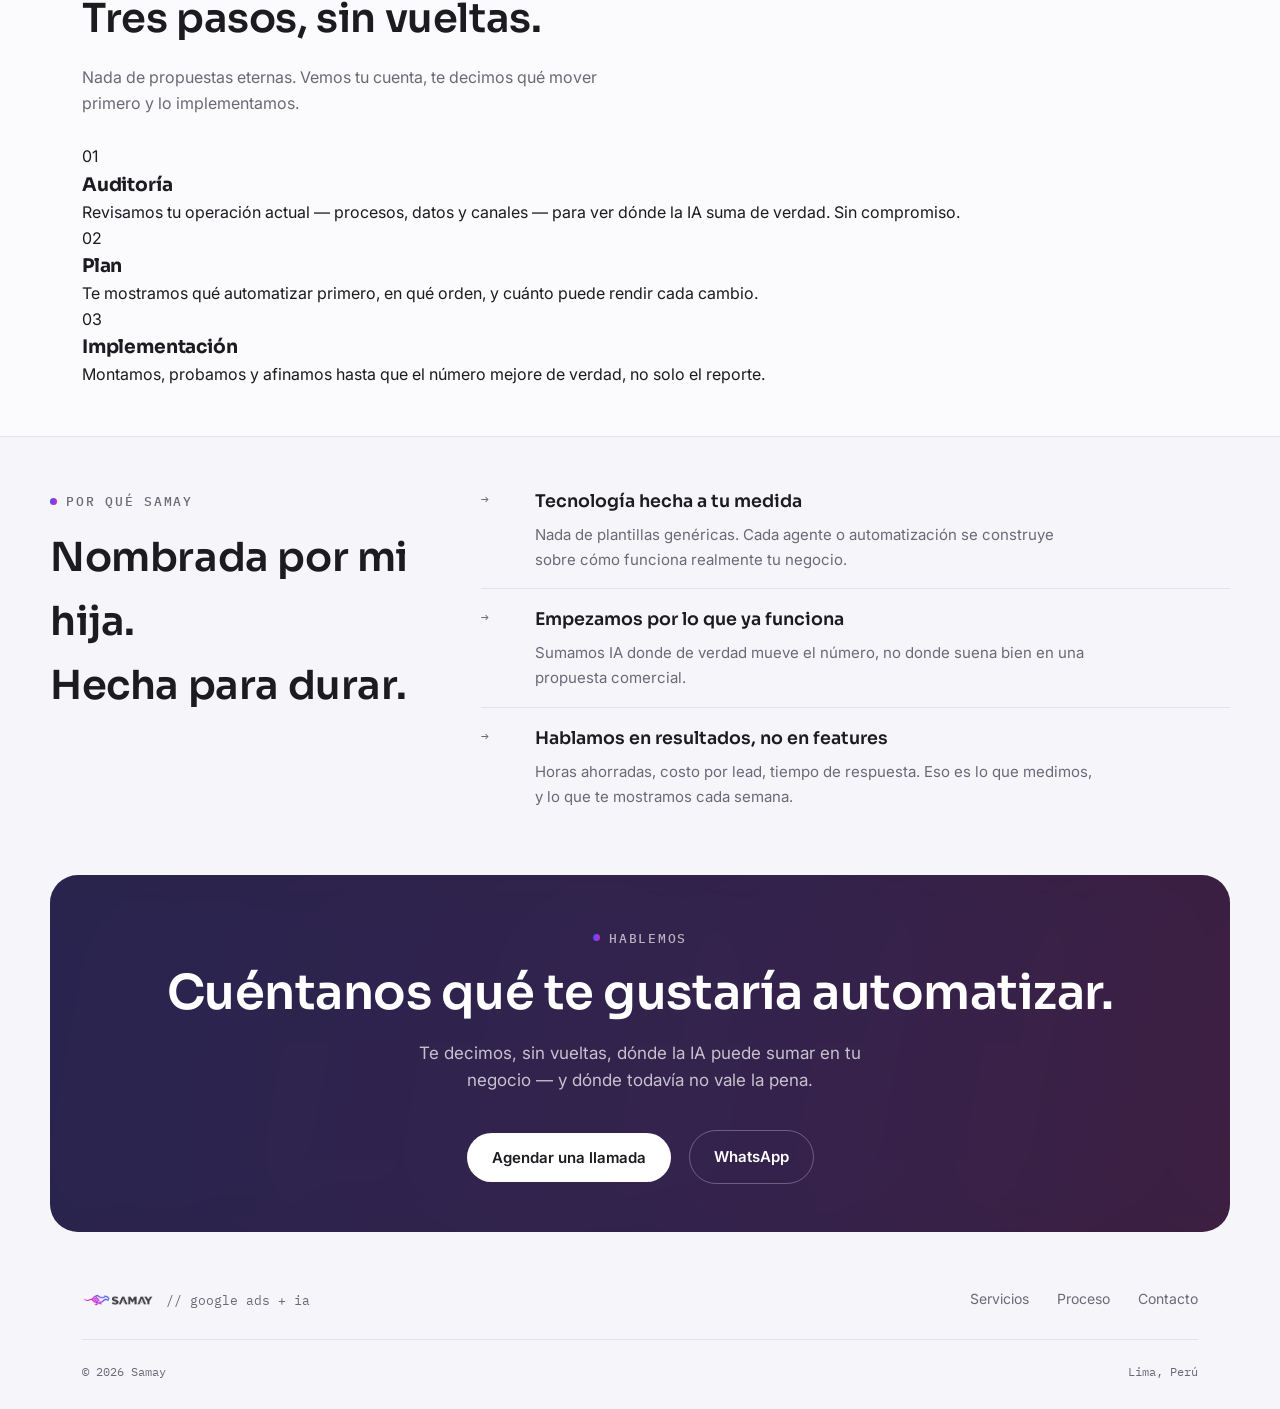
==== commit ce6fb245: "Update index.html" ====
--- a/index.html
+++ b/index.html
@@ -3,7 +3,7 @@
 <head>
 <meta charset="UTF-8">
 <meta name="viewport" content="width=device-width, initial-scale=1.0">
-<title>Samay — Google Ads + Inteligencia Artificial</title>
+<title>Samay — Tecnología e Inteligencia Artificial para negocios</title>
 <link rel="icon" href="[data-uri]">
 <link rel="stylesheet" href="styles.css">
 <link rel="preconnect" href="https://fonts.googleapis.com">
@@ -30,14 +30,14 @@
   <section class="hero wrap">
     <div class="hero-grid">
       <div>
-        <span class="eyebrow">Google Ads &nbsp;×&nbsp; Inteligencia Artificial</span>
-        <h1>Manejamos tus campañas al derecho y al revés. Ahora las hacemos <span class="grad-text">pensar</span>.</h1>
-        <p class="lead">rch, Performance Max, Shopping, remarketing — y sumamos IA para que cada clic que pagas rinda más, desde el primer contacto hasta el cierre de venta.</p>
+        <span class="eyebrow">Tecnología e Inteligencia Artificial</span>
+        <h1>Construimos IA que <span class="grad-text">trabaja</span> por tu negocio, no al revés.</h1>
+        <p class="lead">Somos Samay, una empresa de tecnología. Diseñamos agentes, automatizaciones y productos con IA a medida — desde atención 24/7 hasta procesos internos que hoy le quitan horas a tu equipo.</p>
         <div class="hero-actions">
           <button type="button" class="btn btn-primary js-open-booking">Agendar una llamada</button>
           <a class="btn btn-ghost" href="#servicios">Ver servicios</a>
         </div>
-        <p class="hero-note">// cuentas gestionadas con foco en Search, PMax, Shopping y remarketing</p>
+        <p class="hero-note">// agentes, automatizaciones y productos de IA hechos a medida</p>
       </div>
 
       <div class="hero-visual" aria-hidden="true">
@@ -46,8 +46,8 @@
 
         <div class="metric-card">
           <div class="metric-card-head">
-            <span class="metric-label">Rendimiento de campaña</span>
-            <span class="metric-badge">+150% Leads</span>
+            <span class="metric-label">Impacto de la automatización</span>
+            <span class="metric-badge">+150% eficiencia</span>
           </div>
 
           <svg class="metric-chart" viewBox="0 0 260 100" fill="none">
@@ -68,13 +68,13 @@
 
           <div class="metric-stats">
             <div class="metric-stat-row">
-              <span class="metric-stat-label">Leads generados</span>
+              <span class="metric-stat-label">Tareas automatizadas</span>
               <span class="metric-stat-value">+150%</span>
             </div>
             <div class="metric-stat-row">
-              <span class="metric-stat-label">Ad Strength</span>
+              <span class="metric-stat-label">Disponibilidad del agente</span>
               <div class="metric-bar-track"><div class="metric-bar-fill"></div></div>
-              <span class="metric-stat-tag">Excelente</span>
+              <span class="metric-stat-tag">24/7</span>
             </div>
           </div>
         </div>
@@ -87,14 +87,14 @@
     <details class="acc-block surface-card">
       <summary>
         <span class="eyebrow">Por qué existimos</span>
-        <h2>La mayoría de agencias elige un bando.</h2>
+        <h2>La mayoría de negocios usa la IA a medias.</h2>
         <span class="acc-hint">Leer más
           <svg class="acc-arrow" viewBox="0 0 24 24" fill="none" stroke="currentColor" stroke-width="2" stroke-linecap="round" stroke-linejoin="round"><path d="m6 9 6 6 6-6"/></svg>
         </span>
       </summary>
       <div class="pos-text">
-        <p><strong>Dominan Google Ads o dominan IA. Casi nunca las dos.</strong> Las agencias de performance saben leer una cuenta pero tratan la IA como un anexo de moda. Las agencias de IA arman bots vistosos que no tienen idea de qué cuenta pagó por ese lead.</p>
-        <p>Nosotros venimos del lado de los números: estructura de campañas, señales de conversión, puja, presupuesto. A esa base le sumamos IA donde de verdad cambia el resultado — respondiendo leads al instante, escribiendo reportes que se entienden y automatizando lo que antes te tomaba una tarde entera.</p>
+        <p><strong>Un chatbot suelto no es una estrategia de IA.</strong> La mayoría de negocios prueba una herramienta genérica, no conecta con sus datos reales y termina abandonándola en un mes. La IA solo rinde cuando está hecha a la medida de cómo opera tu negocio.</p>
+        <p>Samay es una empresa de tecnología: diseñamos agentes, automatizaciones y productos de IA a medida — conectados a tus procesos, tus datos y tus canales reales. Hoy además gestionamos Google Ads, que es donde tenemos más trayectoria — pero el negocio central es construir tecnología que trabaje por ti.</p>
       </div>
     </details>
   </section>
@@ -106,38 +106,38 @@
         <span class="eyebrow">Servicios</span>
         <h2>Cuatro frentes.<br>Un solo equipo.</h2>
       </div>
-      <p>Contrata Google Ads solo, súmale una web, o arma el paquete completo. Toca un servicio para ver el detalle.</p>
-    </div>
-
-    <div class="svc-group svc-group-featured reveal">
+      <p>IA a medida, desarrollo web y Google Ads bajo un mismo equipo. Toca un servicio para ver el detalle.</p>
+    </div>
+
+    <div class="svc-group reveal">
       <div class="svc-group-head">
-        <h3>Publicidad Digital (Google Ads) <span class="svc-badge">Servicio principal</span></h3>
-        <span>lo que ya dominamos</span>
+        <h3>Automatización, IA e Integraciones</h3>
+        <span>lo que nos define</span>
       </div>
       <div class="svc-cards">
         <details class="svc-card">
           <summary>
-            <div class="svc-icon"><svg viewBox="0 0 24 24" fill="none" stroke="url(#iconGrad)" stroke-width="1.6" stroke-linecap="round" stroke-linejoin="round"><circle cx="12" cy="12" r="3"/><path d="M12 3v3M12 18v3M21 12h-3M6 12H3M18.4 5.6l-2.1 2.1M7.7 16.3l-2.1 2.1M18.4 18.4l-2.1-2.1M7.7 7.7 5.6 5.6"/></svg></div>
-            <h4>Set-up e implementación de campañas</h4>
-            <svg class="acc-arrow" viewBox="0 0 24 24" fill="none" stroke="currentColor" stroke-width="2" stroke-linecap="round" stroke-linejoin="round"><path d="m6 9 6 6 6-6"/></svg>
-          </summary>
-          <p>Configuración desde cero de cuenta, píxeles de seguimiento, conversión de eventos y estructuración de campañas en Red de Búsqueda, Performance Max y Remarketing.</p>
-        </details>
-        <details class="svc-card">
-          <summary>
-            <div class="svc-icon"><svg viewBox="0 0 24 24" fill="none" stroke="url(#iconGrad)" stroke-width="1.6" stroke-linecap="round" stroke-linejoin="round"><path d="M13 2 4 14h6l-1 8 9-12h-6l1-8z"/></svg></div>
-            <h4>Gestión y optimización mensual (Retainer)</h4>
-            <svg class="acc-arrow" viewBox="0 0 24 24" fill="none" stroke="currentColor" stroke-width="2" stroke-linecap="round" stroke-linejoin="round"><path d="m6 9 6 6 6-6"/></svg>
-          </summary>
-          <p>Acompañamiento continuo con análisis de métricas, optimización de palabras clave, pruebas A/B de anuncios y control de presupuesto para maximizar el ROAS.</p>
-        </details>
-        <details class="svc-card">
-          <summary>
-            <div class="svc-icon"><svg viewBox="0 0 24 24" fill="none" stroke="url(#iconGrad)" stroke-width="1.6" stroke-linecap="round" stroke-linejoin="round"><path d="M11 19a8 8 0 1 0 0-16 8 8 0 0 0 0 16z"/><path d="m21 21-4.3-4.3"/><path d="M8 11h6M11 8v6"/></svg></div>
-            <h4>Auditoría de cuentas existentes</h4>
-            <svg class="acc-arrow" viewBox="0 0 24 24" fill="none" stroke="currentColor" stroke-width="2" stroke-linecap="round" stroke-linejoin="round"><path d="m6 9 6 6 6-6"/></svg>
-          </summary>
-          <p>Diagnóstico puntual para empresas que ya invierten en Google Ads pero sufren de costo por clic elevado o baja tasa de conversión.</p>
+            <div class="svc-icon"><svg viewBox="0 0 24 24" fill="none" stroke="url(#iconGrad)" stroke-width="1.6" stroke-linecap="round" stroke-linejoin="round"><circle cx="6" cy="6" r="2.2"/><circle cx="18" cy="6" r="2.2"/><circle cx="12" cy="18" r="2.2"/><path d="M7.8 7.4 10.5 16M16.2 7.4 13.5 16M8.2 6h7.6"/></svg></div>
+            <h4>Desarrollo de Agentes de IA</h4>
+            <svg class="acc-arrow" viewBox="0 0 24 24" fill="none" stroke="currentColor" stroke-width="2" stroke-linecap="round" stroke-linejoin="round"><path d="m6 9 6 6 6-6"/></svg>
+          </summary>
+          <p>Configuración de agentes conversacionales para soporte y ventas 24/7 en WhatsApp, tu sitio web o redes sociales.</p>
+        </details>
+        <details class="svc-card">
+          <summary>
+            <div class="svc-icon"><svg viewBox="0 0 24 24" fill="none" stroke="url(#iconGrad)" stroke-width="1.6" stroke-linecap="round" stroke-linejoin="round"><path d="M9 3v4M15 3v4M6 7h12l-1 5a5 5 0 0 1-10 0z"/><path d="M12 16v5"/></svg></div>
+            <h4>Integración de flujos y automatización no-code</h4>
+            <svg class="acc-arrow" viewBox="0 0 24 24" fill="none" stroke="currentColor" stroke-width="2" stroke-linecap="round" stroke-linejoin="round"><path d="m6 9 6 6 6-6"/></svg>
+          </summary>
+          <p>Conexión de herramientas — CRM, formularios, bases de datos — mediante Make o Zapier para eliminar tareas manuales repetitivas.</p>
+        </details>
+        <details class="svc-card">
+          <summary>
+            <div class="svc-icon"><svg viewBox="0 0 24 24" fill="none" stroke="url(#iconGrad)" stroke-width="1.6" stroke-linecap="round" stroke-linejoin="round"><path d="m12 3 8 4.5-8 4.5-8-4.5L12 3z"/><path d="m4 12 8 4.5 8-4.5"/><path d="m4 16.5 8 4.5 8-4.5"/></svg></div>
+            <h4>Desarrollo de Micro-SaaS a medida</h4>
+            <svg class="acc-arrow" viewBox="0 0 24 24" fill="none" stroke="currentColor" stroke-width="2" stroke-linecap="round" stroke-linejoin="round"><path d="m6 9 6 6 6-6"/></svg>
+          </summary>
+          <p>Software empaquetado para resolver cuellos de botella operativos específicos de una empresa o nicho.</p>
         </details>
       </div>
     </div>
@@ -145,7 +145,7 @@
     <div class="svc-group reveal">
       <div class="svc-group-head">
         <h3>Desarrollo y Diseño Web</h3>
-        <span>donde aterriza el clic</span>
+        <span>donde vive tu producto</span>
       </div>
       <div class="svc-cards">
         <details class="svc-card">
@@ -154,7 +154,7 @@
             <h4>Landing pages de alta conversión</h4>
             <svg class="acc-arrow" viewBox="0 0 24 24" fill="none" stroke="currentColor" stroke-width="2" stroke-linecap="round" stroke-linejoin="round"><path d="m6 9 6 6 6-6"/></svg>
           </summary>
-          <p>Páginas de aterrizaje de carga rápida y diseño enfocado 100% en captar prospectos o generar llamadas desde tus campañas publicitarias.</p>
+          <p>Páginas de aterrizaje de carga rápida y diseño enfocado 100% en captar prospectos o generar llamadas desde tus campañas de marketing.</p>
         </details>
         <details class="svc-card">
           <summary>
@@ -177,33 +177,33 @@
 
     <div class="svc-group reveal">
       <div class="svc-group-head">
-        <h3>Automatización, IA e Integraciones</h3>
-        <span>menos trabajo manual</span>
+        <h3>Publicidad Digital (Google Ads)</h3>
+        <span>lo que ya dominamos</span>
       </div>
       <div class="svc-cards">
         <details class="svc-card">
           <summary>
-            <div class="svc-icon"><svg viewBox="0 0 24 24" fill="none" stroke="url(#iconGrad)" stroke-width="1.6" stroke-linecap="round" stroke-linejoin="round"><circle cx="6" cy="6" r="2.2"/><circle cx="18" cy="6" r="2.2"/><circle cx="12" cy="18" r="2.2"/><path d="M7.8 7.4 10.5 16M16.2 7.4 13.5 16M8.2 6h7.6"/></svg></div>
-            <h4>Desarrollo de Agentes de IA</h4>
-            <svg class="acc-arrow" viewBox="0 0 24 24" fill="none" stroke="currentColor" stroke-width="2" stroke-linecap="round" stroke-linejoin="round"><path d="m6 9 6 6 6-6"/></svg>
-          </summary>
-          <p>Configuración de agentes conversacionales para soporte y ventas 24/7 en WhatsApp, tu sitio web o redes sociales.</p>
-        </details>
-        <details class="svc-card">
-          <summary>
-            <div class="svc-icon"><svg viewBox="0 0 24 24" fill="none" stroke="url(#iconGrad)" stroke-width="1.6" stroke-linecap="round" stroke-linejoin="round"><path d="M9 3v4M15 3v4M6 7h12l-1 5a5 5 0 0 1-10 0z"/><path d="M12 16v5"/></svg></div>
-            <h4>Integración de flujos y automatización no-code</h4>
-            <svg class="acc-arrow" viewBox="0 0 24 24" fill="none" stroke="currentColor" stroke-width="2" stroke-linecap="round" stroke-linejoin="round"><path d="m6 9 6 6 6-6"/></svg>
-          </summary>
-          <p>Conexión de herramientas — CRM, formularios, bases de datos — mediante Make o Zapier para eliminar tareas manuales repetitivas.</p>
-        </details>
-        <details class="svc-card">
-          <summary>
-            <div class="svc-icon"><svg viewBox="0 0 24 24" fill="none" stroke="url(#iconGrad)" stroke-width="1.6" stroke-linecap="round" stroke-linejoin="round"><path d="m12 3 8 4.5-8 4.5-8-4.5L12 3z"/><path d="m4 12 8 4.5 8-4.5"/><path d="m4 16.5 8 4.5 8-4.5"/></svg></div>
-            <h4>Desarrollo de Micro-SaaS a medida</h4>
-            <svg class="acc-arrow" viewBox="0 0 24 24" fill="none" stroke="currentColor" stroke-width="2" stroke-linecap="round" stroke-linejoin="round"><path d="m6 9 6 6 6-6"/></svg>
-          </summary>
-          <p>Software empaquetado para resolver cuellos de botella operativos específicos de una empresa o nicho.</p>
+            <div class="svc-icon"><svg viewBox="0 0 24 24" fill="none" stroke="url(#iconGrad)" stroke-width="1.6" stroke-linecap="round" stroke-linejoin="round"><circle cx="12" cy="12" r="3"/><path d="M12 3v3M12 18v3M21 12h-3M6 12H3M18.4 5.6l-2.1 2.1M7.7 16.3l-2.1 2.1M18.4 18.4l-2.1-2.1M7.7 7.7 5.6 5.6"/></svg></div>
+            <h4>Set-up e implementación de campañas</h4>
+            <svg class="acc-arrow" viewBox="0 0 24 24" fill="none" stroke="currentColor" stroke-width="2" stroke-linecap="round" stroke-linejoin="round"><path d="m6 9 6 6 6-6"/></svg>
+          </summary>
+          <p>Configuración desde cero de cuenta, píxeles de seguimiento, conversión de eventos y estructuración de campañas en Red de Búsqueda, Performance Max y Remarketing.</p>
+        </details>
+        <details class="svc-card">
+          <summary>
+            <div class="svc-icon"><svg viewBox="0 0 24 24" fill="none" stroke="url(#iconGrad)" stroke-width="1.6" stroke-linecap="round" stroke-linejoin="round"><path d="M13 2 4 14h6l-1 8 9-12h-6l1-8z"/></svg></div>
+            <h4>Gestión y optimización mensual (Retainer)</h4>
+            <svg class="acc-arrow" viewBox="0 0 24 24" fill="none" stroke="currentColor" stroke-width="2" stroke-linecap="round" stroke-linejoin="round"><path d="m6 9 6 6 6-6"/></svg>
+          </summary>
+          <p>Acompañamiento continuo con análisis de métricas, optimización de palabras clave, pruebas A/B de anuncios y control de presupuesto para maximizar el ROAS.</p>
+        </details>
+        <details class="svc-card">
+          <summary>
+            <div class="svc-icon"><svg viewBox="0 0 24 24" fill="none" stroke="url(#iconGrad)" stroke-width="1.6" stroke-linecap="round" stroke-linejoin="round"><path d="M11 19a8 8 0 1 0 0-16 8 8 0 0 0 0 16z"/><path d="m21 21-4.3-4.3"/><path d="M8 11h6M11 8v6"/></svg></div>
+            <h4>Auditoría de cuentas existentes</h4>
+            <svg class="acc-arrow" viewBox="0 0 24 24" fill="none" stroke="currentColor" stroke-width="2" stroke-linecap="round" stroke-linejoin="round"><path d="m6 9 6 6 6-6"/></svg>
+          </summary>
+          <p>Diagnóstico puntual para empresas que ya invierten en Google Ads pero sufren de costo por clic elevado o baja tasa de conversión.</p>
         </details>
       </div>
     </div>
@@ -247,7 +247,7 @@
         <div class="timeline-step">
           <span class="timeline-dot">01</span>
           <h3>Auditoría</h3>
-          <p>Revisamos tu cuenta de Google Ads y tu operación actual de leads. Sin compromiso.</p>
+          <p>Revisamos tu operación actual — procesos, datos y canales — para ver dónde la IA suma de verdad. Sin compromiso.</p>
         </div>
         <div class="timeline-step">
           <span class="timeline-dot">02</span>
@@ -268,14 +268,14 @@
     <div class="surface-card why-grid reveal">
       <div>
         <span class="eyebrow">Por qué Samay</span>
-        <h2>Nombrada por mi hija.<br>Hecha para tu cuenta.</h2>
+        <h2>Nombrada por mi hija.<br>Hecha para durar.</h2>
       </div>
       <div class="why-list">
         <div class="why-item">
           <span class="why-mark">→</span>
           <div>
-            <h4>Una sola cuenta, no dos proveedores</h4>
-            <p>Coordinamos Ads e IA bajo un mismo criterio, para que trabajen juntos y no en paralelo con objetivos distintos.</p>
+            <h4>Tecnología hecha a tu medida</h4>
+            <p>Nada de plantillas genéricas. Cada agente o automatización se construye sobre cómo funciona realmente tu negocio.</p>
           </div>
         </div>
         <div class="why-item">
@@ -289,7 +289,7 @@
           <span class="why-mark">→</span>
           <div>
             <h4>Hablamos en resultados, no en features</h4>
-            <p>ROAS, costo por lead, tasa de respuesta. Eso es lo que medimos, y lo que te mostramos cada semana.</p>
+            <p>Horas ahorradas, costo por lead, tiempo de respuesta. Eso es lo que medimos, y lo que te mostramos cada semana.</p>
           </div>
         </div>
       </div>
@@ -299,8 +299,8 @@
   <!-- CTA FINAL -->
   <section id="contacto" class="cta-final reveal">
     <span class="eyebrow">Hablemos</span>
-    <h2>Cuéntanos qué corres hoy en Google Ads.</h2>
-    <p>Te decimos, sin vueltas, dónde la IA puede sumar — y dónde todavía no vale la pena.</p>
+    <h2>Cuéntanos qué te gustaría automatizar.</h2>
+    <p>Te decimos, sin vueltas, dónde la IA puede sumar en tu negocio — y dónde todavía no vale la pena.</p>
     <div class="hero-actions">
       <button type="button" class="btn btn-primary js-open-booking">Agendar una llamada</button>
       <a class="btn btn-ghost" href="https://wa.me/51972498952" target="_blank" rel="noopener">WhatsApp</a>
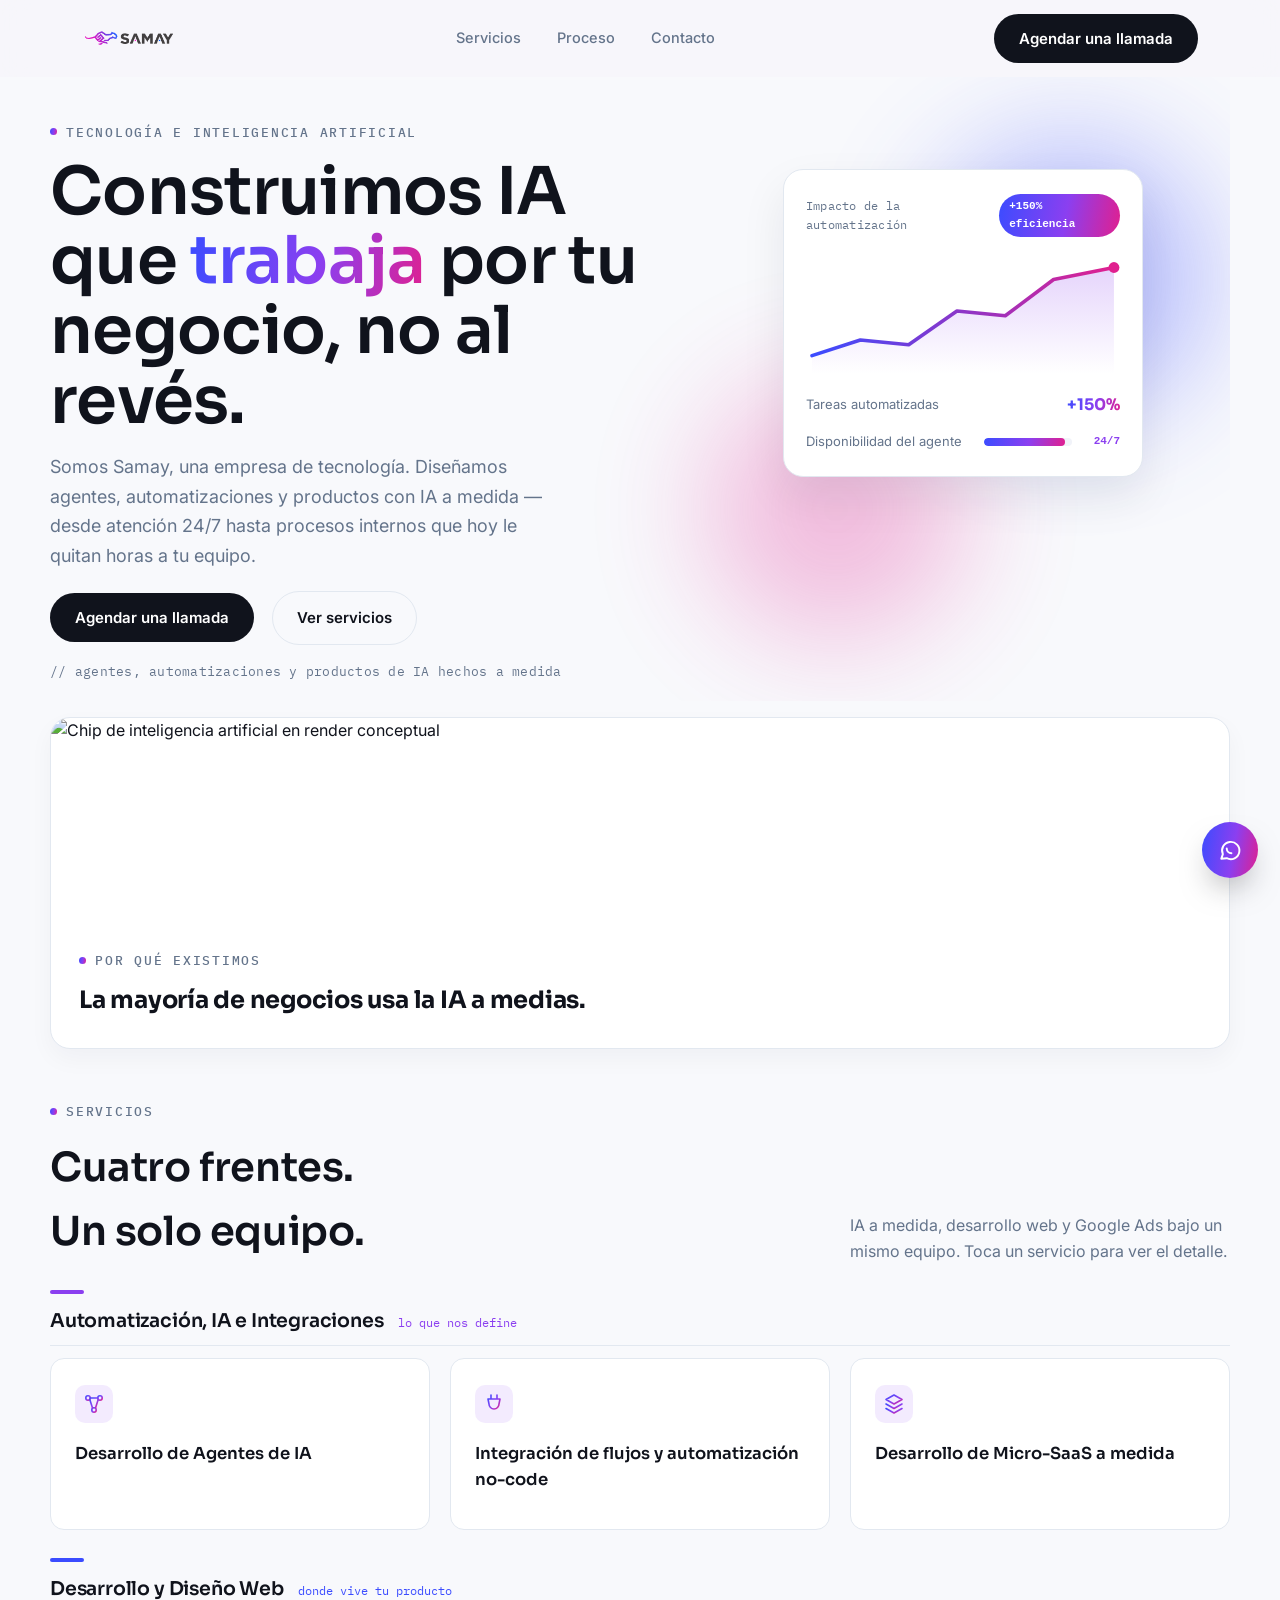
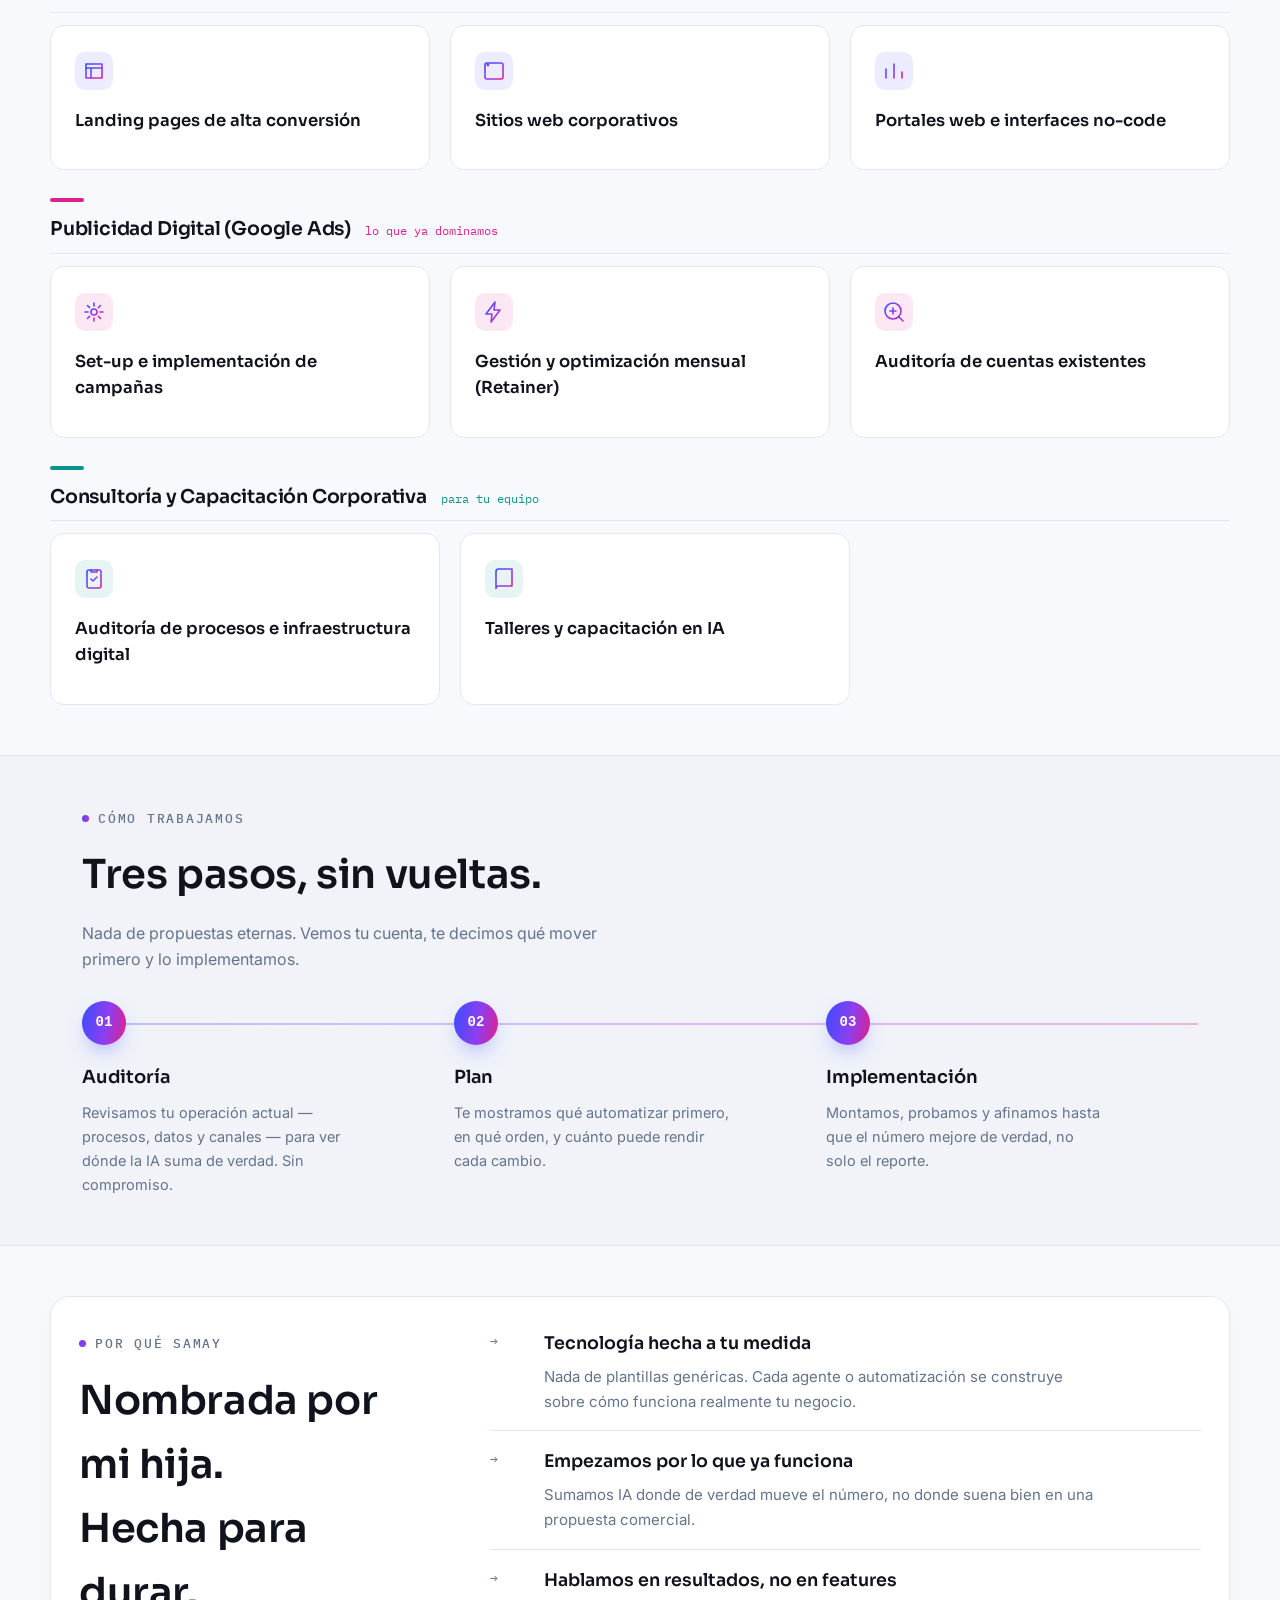
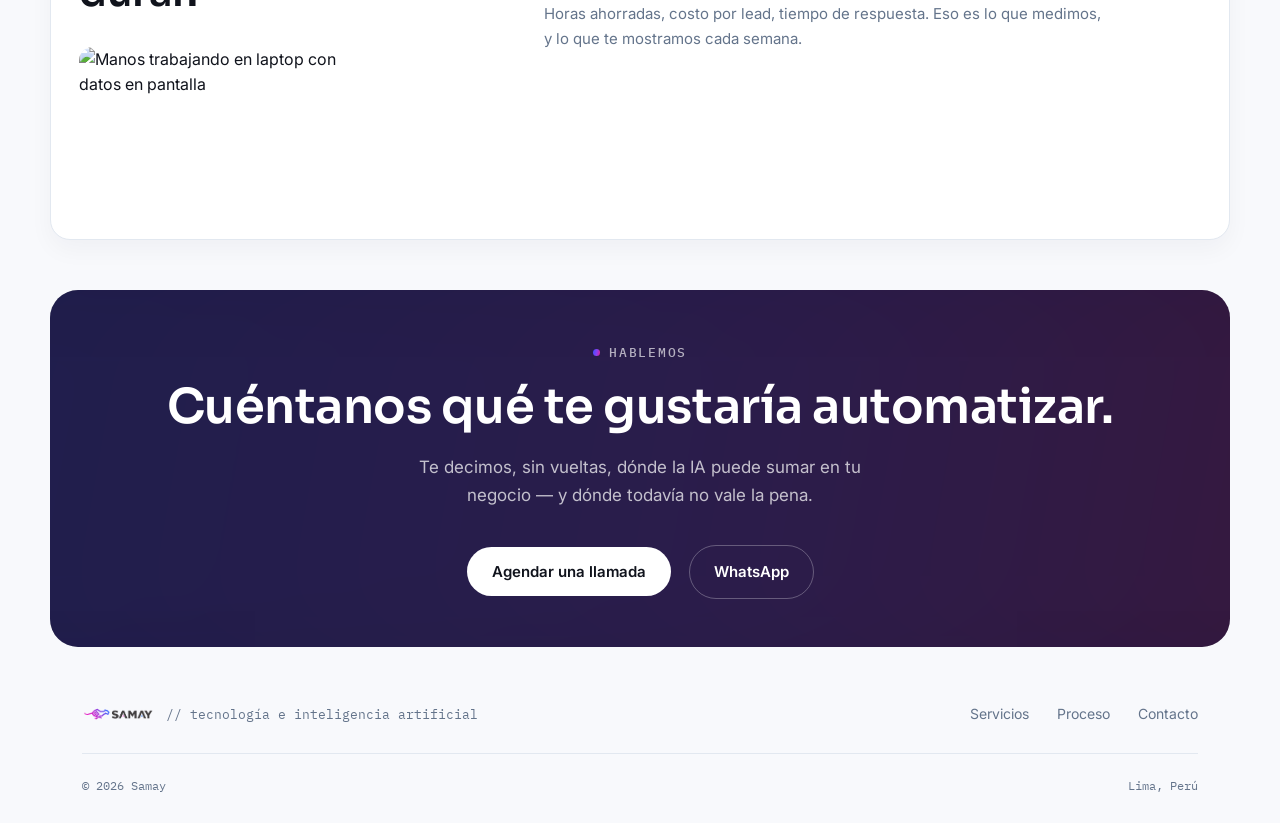
==== commit d270b4eb: "Refactor accordion structure in index.html" ====
--- a/index.html
+++ b/index.html
@@ -84,7 +84,9 @@
 
   <!-- POSITIONING (acordeón) -->
   <section class="positioning wrap reveal">
-    <details class="acc-block surface-card">
+    <div class="surface-card acc-card">
+      <img class="acc-banner-img" src="https://images.unsplash.com/photo-1750365919971-7dd273e7b317?fm=jpg&amp;q=70&amp;w=1200&amp;auto=format&amp;fit=crop" alt="Chip de inteligencia artificial en render conceptual" loading="lazy">
+      <details class="acc-block">
       <summary>
         <span class="eyebrow">Por qué existimos</span>
         <h2>La mayoría de negocios usa la IA a medias.</h2>
@@ -96,7 +98,8 @@
         <p><strong>Un chatbot suelto no es una estrategia de IA.</strong> La mayoría de negocios prueba una herramienta genérica, no conecta con sus datos reales y termina abandonándola en un mes. La IA solo rinde cuando está hecha a la medida de cómo opera tu negocio.</p>
         <p>Samay es una empresa de tecnología: diseñamos agentes, automatizaciones y productos de IA a medida — conectados a tus procesos, tus datos y tus canales reales. Hoy además gestionamos Google Ads, que es donde tenemos más trayectoria — pero el negocio central es construir tecnología que trabaje por ti.</p>
       </div>
-    </details>
+      </details>
+    </div>
   </section>
 
   <!-- SERVICIOS -->
@@ -109,7 +112,8 @@
       <p>IA a medida, desarrollo web y Google Ads bajo un mismo equipo. Toca un servicio para ver el detalle.</p>
     </div>
 
-    <div class="svc-group reveal">
+    <div class="svc-group svc-group-ia reveal">
+      <span class="svc-group-accent"></span>
       <div class="svc-group-head">
         <h3>Automatización, IA e Integraciones</h3>
         <span>lo que nos define</span>
@@ -142,7 +146,8 @@
       </div>
     </div>
 
-    <div class="svc-group reveal">
+    <div class="svc-group svc-group-web reveal">
+      <span class="svc-group-accent"></span>
       <div class="svc-group-head">
         <h3>Desarrollo y Diseño Web</h3>
         <span>donde vive tu producto</span>
@@ -175,7 +180,8 @@
       </div>
     </div>
 
-    <div class="svc-group reveal">
+    <div class="svc-group svc-group-ads reveal">
+      <span class="svc-group-accent"></span>
       <div class="svc-group-head">
         <h3>Publicidad Digital (Google Ads)</h3>
         <span>lo que ya dominamos</span>
@@ -208,7 +214,8 @@
       </div>
     </div>
 
-    <div class="svc-group reveal">
+    <div class="svc-group svc-group-consult reveal">
+      <span class="svc-group-accent"></span>
       <div class="svc-group-head">
         <h3>Consultoría y Capacitación Corporativa</h3>
         <span>para tu equipo</span>
@@ -269,6 +276,7 @@
       <div>
         <span class="eyebrow">Por qué Samay</span>
         <h2>Nombrada por mi hija.<br>Hecha para durar.</h2>
+        <img class="why-img" src="https://images.unsplash.com/photo-1759752393975-7ca7b302fcc6?fm=jpg&amp;q=70&amp;w=800&amp;auto=format&amp;fit=crop" alt="Manos trabajando en laptop con datos en pantalla" loading="lazy">
       </div>
       <div class="why-list">
         <div class="why-item">
--- a/styles.css
+++ b/styles.css
@@ -1,20 +1,24 @@
 :root{
-  --bg:#F6F5FA;
-  --bg-soft:#FBFAFD;
-  --ink:#1C1B1F;
-  --muted:#6B6975;
-  --line:#E4E1ED;
+  --bg:#F8F9FC;
+  --bg-soft:#F1F3F9;
+  --ink:#10131C;
+  --muted:#64748B;
+  --line:#E2E8F0;
   --surface:#FFFFFF;
   --blue:#3B4CFF;
   --violet:#8B3FF0;
   --magenta:#E0208F;
+  --teal:#0D9488;
   --grad: linear-gradient(100deg, var(--blue) 0%, var(--violet) 55%, var(--magenta) 100%);
   --grad-soft: linear-gradient(100deg, rgba(59,76,255,0.10) 0%, rgba(139,63,240,0.10) 55%, rgba(224,32,143,0.10) 100%);
   --display: 'Sora', sans-serif;
   --body: 'Inter', sans-serif;
   --mono: 'IBM Plex Mono', monospace;
   --radius: 14px;
+  --radius-lg: 20px;
   --maxw: 1180px;
+  --shadow-card: 0 10px 25px rgba(15,23,42,0.04);
+  --shadow-float: 0 20px 45px rgba(15,23,42,0.08);
 }
 
 *{ box-sizing:border-box; margin:0; padding:0; }
@@ -40,6 +44,13 @@
   max-width:var(--maxw);
   margin:0 auto;
   padding:0 32px;
+}
+
+@media (max-width:768px){
+  .wrap{ padding-left:24px; padding-right:24px; }
+  h1{ font-size:2.2rem !important; line-height:1.15 !important; }
+  h2{ font-size:1.8rem !important; line-height:1.2 !important; }
+  p{ font-size:0.95rem; }
 }
 
 ::selection{ background:rgba(139,63,240,0.22); }
@@ -185,12 +196,15 @@
   color:var(--muted);
   letter-spacing:0.02em;
 }
+@media (max-width:768px){
+  .hero-note{ max-width:calc(100% - 60px); padding-bottom:8px; }
+}
 
 .hero-visual{
   position:relative;
   height:460px;
 }
-.hero-visual svg{ position:absolute; inset:0; width:100%; height:100%; }
+.hero-visual > svg{ position:absolute; inset:0; width:100%; height:100%; }
 .blob{
   position:absolute;
   border-radius:50%;
@@ -337,7 +351,12 @@
 }
 .svc-card p{ font-size:14.5px; color:var(--muted); line-height:1.6; }
 
-.svc-cards.svc-cards-2{ grid-template-columns:repeat(2, 1fr); max-width:800px; }
+.svc-cards.svc-cards-2{ grid-template-columns:repeat(2, 1fr) !important; max-width:800px; }
+@media (max-width:480px){
+  .svc-cards.svc-cards-2{ grid-template-columns:repeat(2, 1fr) !important; gap:12px; }
+  .svc-cards.svc-cards-2 .svc-icon{ width:28px; height:28px; margin-bottom:10px; }
+  .svc-cards.svc-cards-2 .svc-card{ padding:16px 14px; }
+}
 
 @media (max-width:980px){
   .svc-cards{ grid-template-columns:1fr 1fr; }
@@ -402,6 +421,18 @@
 .why{ padding:50px 0; }
 .why-grid{ display:grid; grid-template-columns:0.8fr 1.6fr; gap:56px; }
 .why h2{ font-size:clamp(1.9rem,2.8vw + 0.7rem, 2.5rem); font-weight:600; margin-top:14px; }
+.why-img{
+  display:block;
+  width:100%;
+  max-width:280px;
+  height:160px;
+  object-fit:cover;
+  border-radius:var(--radius);
+  margin-top:22px;
+}
+@media (max-width:820px){
+  .why-img{ max-width:100%; height:140px; }
+}
 .why-list{ display:flex; flex-direction:column; }
 .why-item{
   padding:16px 0;
@@ -533,7 +564,7 @@
   .reveal{ opacity:1; transform:none; transition:none; }
 }
 
-/* ---------- BOOKING MODAL ---------- */
+/* ---------- BOOKING MODAL (estilo Google Calendar) ---------- */
 .booking-overlay{
   position:fixed;
   inset:0;
@@ -556,10 +587,11 @@
   background:var(--surface);
   border-radius:20px;
   width:100%;
-  max-width:920px;
-  max-height:88vh;
+  max-width:760px;
+  max-height:90vh;
   overflow:auto;
   box-shadow:0 40px 90px -20px rgba(20,19,23,0.55);
+  padding:28px 26px 22px;
 }
 
 .booking-close{
@@ -580,65 +612,82 @@
 }
 .booking-close:hover{ color:var(--ink); border-color:var(--ink); }
 
-.booking-grid{
-  display:grid;
-  grid-template-columns:190px 1fr 220px;
-}
-
-.booking-info{
-  padding:32px 22px;
-  border-right:1px solid var(--line);
-}
-.booking-brand img{ height:20px; margin-bottom:22px; }
-.booking-host{ font-family:var(--mono); font-size:11.5px; letter-spacing:0.04em; color:var(--muted); margin-bottom:6px; }
-.booking-info h3{ font-size:18px; font-weight:600; line-height:1.3; margin-bottom:20px; }
-.booking-meta{ display:flex; flex-direction:column; gap:11px; }
-.booking-meta li{ display:flex; align-items:center; gap:9px; font-size:13px; color:var(--muted); }
-.booking-meta svg{ width:16px; height:16px; flex:none; }
-
-.booking-calendar{ padding:26px 22px; border-right:1px solid var(--line); }
-.booking-cal-head{ display:flex; align-items:center; justify-content:space-between; margin-bottom:16px; }
-.booking-month-label{ font-family:var(--display); font-weight:600; font-size:14.5px; }
+/* header: avatar + host + título + meta */
+.booking-header{
+  display:flex;
+  align-items:flex-start;
+  gap:14px;
+  padding-bottom:18px;
+  margin-bottom:18px;
+  border-bottom:1px solid var(--line);
+  flex-wrap:wrap;
+}
+.booking-avatar{
+  width:40px; height:40px;
+  border-radius:50%;
+  background:var(--bg-soft);
+  border:1px solid var(--line);
+  display:flex; align-items:center; justify-content:center;
+  flex:none;
+}
+.booking-avatar img{ height:16px; width:auto; }
+.booking-header-text{ flex:1; min-width:160px; }
+.booking-host{ font-family:var(--mono); font-size:11px; letter-spacing:0.04em; color:var(--muted); margin-bottom:3px; }
+.booking-header-text h3{ font-size:17px; font-weight:600; }
+.booking-meta{ display:flex; flex-direction:column; gap:6px; }
+.booking-meta li{ display:flex; align-items:center; gap:7px; font-size:12.5px; color:var(--muted); }
+.booking-meta svg{ width:15px; height:15px; flex:none; }
+
+.booking-select-label{ font-family:var(--display); font-weight:600; font-size:15px; margin-bottom:6px; }
+.booking-tz{
+  display:flex; align-items:center; gap:7px;
+  font-family:var(--mono); font-size:11.5px; color:var(--muted);
+  margin-bottom:18px;
+}
+.booking-tz svg{ width:14px; height:14px; flex:none; }
+
+.booking-body{
+  display:flex;
+  gap:26px;
+  align-items:flex-start;
+  flex-wrap:wrap;
+}
+
+/* mini calendario */
+.booking-calendar{ flex:1 1 240px; min-width:220px; }
+.booking-cal-head{ display:flex; align-items:center; justify-content:space-between; margin-bottom:14px; }
+.booking-month-label{ font-family:var(--display); font-weight:600; font-size:14px; }
 .booking-nav{ display:flex; gap:6px; }
 .booking-nav button{
-  width:26px; height:26px;
+  width:24px; height:24px;
   border-radius:50%;
   border:1px solid var(--line);
   background:var(--surface);
   cursor:pointer;
   color:var(--muted);
-  font-size:15px;
+  font-size:14px;
   display:flex;
   align-items:center;
   justify-content:center;
 }
 .booking-nav button:hover{ border-color:var(--ink); color:var(--ink); }
 
-.booking-weekdays{
-  display:grid;
-  grid-template-columns:repeat(7,1fr);
-  margin-bottom:6px;
-}
+.booking-weekdays{ display:grid; grid-template-columns:repeat(7,1fr); margin-bottom:4px; }
 .booking-weekdays span{
   text-align:center;
   font-family:var(--mono);
-  font-size:10px;
-  color:var(--muted);
-  letter-spacing:0.03em;
-}
-
-.booking-days{
-  display:grid;
-  grid-template-columns:repeat(7,1fr);
-  gap:3px;
-}
+  font-size:9.5px;
+  color:var(--muted);
+  letter-spacing:0.02em;
+}
+.booking-days{ display:grid; grid-template-columns:repeat(7,1fr); gap:2px; }
 .booking-day{
   aspect-ratio:1;
   border-radius:50%;
   border:none;
   background:transparent;
   font-family:var(--body);
-  font-size:13px;
+  font-size:12.5px;
   color:var(--ink);
   cursor:pointer;
   display:flex;
@@ -648,21 +697,56 @@
 }
 .booking-day:hover:not(:disabled){ background:var(--bg-soft); }
 .booking-day.is-muted{ color:transparent; pointer-events:none; }
-.booking-day.is-disabled{ color:#C9C7D2; cursor:not-allowed; }
+.booking-day.is-disabled{ color:#C9C7D2; cursor:not-allowed; text-decoration:line-through; }
 .booking-day.is-today{ box-shadow:inset 0 0 0 1.5px var(--violet); }
 .booking-day.is-selected{ background:var(--grad); color:#fff; font-weight:600; box-shadow:none; }
 
-.booking-slots{ padding:26px 20px; display:flex; flex-direction:column; }
-.booking-selected-date{ font-family:var(--display); font-weight:600; font-size:13.5px; margin-bottom:16px; line-height:1.35; }
-.booking-slot-list{ display:flex; flex-direction:column; gap:8px; margin-bottom:16px; flex:1; max-height:230px; overflow-y:auto; }
+/* panel de días con horarios (día activo en móvil, varios en desktop) */
+.booking-daypanel{ flex:1 1 280px; min-width:240px; }
+.booking-daynav{ display:flex; align-items:flex-start; gap:8px; }
+.booking-day-arrow{
+  width:26px; height:26px;
+  border-radius:50%;
+  border:1px solid var(--line);
+  background:var(--surface);
+  color:var(--muted);
+  cursor:pointer;
+  display:flex; align-items:center; justify-content:center;
+  flex:none;
+  margin-top:4px;
+}
+.booking-day-arrow:hover{ border-color:var(--ink); color:var(--ink); }
+
+.booking-daycols{
+  display:flex;
+  gap:12px;
+  flex:1;
+  overflow-x:auto;
+  scroll-behavior:smooth;
+  padding-bottom:4px;
+}
+.daycol{ flex:0 0 auto; width:112px; }
+.daycol-head{
+  text-align:center;
+  padding:6px 4px;
+  border-radius:100px;
+  margin-bottom:10px;
+  font-family:var(--mono);
+}
+.daycol-weekday{ display:block; font-size:10px; color:var(--muted); letter-spacing:0.03em; }
+.daycol-num{ display:block; font-size:15px; font-weight:600; color:var(--ink); }
+.daycol.is-active .daycol-head{ background:var(--grad); }
+.daycol.is-active .daycol-weekday,
+.daycol.is-active .daycol-num{ color:#fff; }
+.daycol-slots{ display:flex; flex-direction:column; gap:7px; }
 .booking-slot{
   border:1.5px solid var(--line);
   background:var(--surface);
   border-radius:10px;
-  padding:9px 10px;
+  padding:8px 6px;
   font-family:var(--body);
   font-weight:600;
-  font-size:13px;
+  font-size:12.5px;
   color:var(--ink);
   cursor:pointer;
   text-align:center;
@@ -670,10 +754,31 @@
 }
 .booking-slot:hover{ border-color:var(--violet); }
 .booking-slot.is-selected{ background:var(--grad); border-color:transparent; color:#fff; }
+
+.booking-footer{ margin-top:22px; padding-top:18px; border-top:1px solid var(--line); }
 .booking-confirm{ width:100%; justify-content:center; }
 .booking-confirm:disabled{ opacity:0.4; cursor:not-allowed; }
 .booking-confirm:disabled:hover{ transform:none; box-shadow:none; }
 .booking-note{ font-family:var(--mono); font-size:10.5px; color:var(--muted); margin-top:12px; text-align:center; line-height:1.5; }
+
+/* Desktop: varias columnas de día visibles a la vez, flechas de día ocultas */
+@media (min-width:701px){
+  .booking-day-arrow{ display:none; }
+  .daycol{ display:block !important; }
+}
+
+/* Mobile: un solo día activo a la vez, franja tipo Google Calendar */
+@media (max-width:700px){
+  .booking-modal{ padding:22px 18px 18px; }
+  .booking-body{ flex-direction:column; gap:20px; }
+  .booking-calendar{ width:100%; }
+  .booking-day{ font-size:13.5px; }
+  .booking-daypanel{ width:100%; }
+  .daycol{ display:none; width:100%; flex:1 1 auto; }
+  .daycol.is-active{ display:block; }
+  .daycol-slots{ display:grid; grid-template-columns:1fr 1fr; gap:8px; }
+  .booking-slot{ padding:12px 8px; font-size:13px; }
+}
 
 /* ---------- PROBLEM AGITATION ---------- */
 .problem{ padding:8px 0 50px; }
@@ -779,3 +884,240 @@
   line-height:1.65;
   max-width:640px;
 }
+
+/* =====================================================
+   HOME REDESIGN — Light Mode Tech / Neomorfismo SaaS
+   ===================================================== */
+
+/* ---------- surface card (delimita bloques) ---------- */
+.surface-card{
+  background:var(--surface);
+  border:1px solid var(--line);
+  border-radius:var(--radius-lg);
+  box-shadow:var(--shadow-card);
+  padding:32px 28px;
+  position:relative;
+}
+@media (max-width:768px){
+  .surface-card{ padding:24px 20px; }
+}
+
+/* ---------- accordion hint (flecha "Ver más") ---------- */
+.acc-hint{
+  display:inline-flex;
+  align-items:center;
+  gap:6px;
+  font-family:var(--mono);
+  font-size:11.5px;
+  color:var(--violet);
+  font-weight:500;
+  margin-top:6px;
+}
+.acc-arrow{ width:16px; height:16px; flex:none; transition:transform .2s ease; color:var(--violet); }
+details[open] > summary .acc-arrow{ transform:rotate(180deg); }
+
+@media (min-width:769px){
+  .acc-hint{ display:none; }
+}
+
+/* ---------- "Por qué existimos" como acordeón, con imagen banner ---------- */
+.acc-card.surface-card{ padding:0; overflow:hidden; }
+.acc-banner-img{
+  display:block;
+  width:100%;
+  height:200px;
+  object-fit:cover;
+}
+.acc-block{ padding:28px; display:block; }
+.acc-block summary{
+  list-style:none;
+  cursor:pointer;
+}
+.acc-block summary::-webkit-details-marker{ display:none; }
+.acc-block summary h2{ margin-top:10px; }
+.acc-block .pos-text{ margin-top:22px; padding-top:22px; border-top:1px solid var(--line); }
+.acc-block .pos-text p{ font-size:16.5px; line-height:1.65; color:#3A3940; }
+.acc-block .pos-text p + p{ margin-top:14px; }
+
+@media (min-width:769px){
+  .acc-block summary{ cursor:default; }
+  .acc-block > *:not(summary){ display:block !important; }
+}
+@media (max-width:768px){
+  .acc-block{ padding:22px 20px; }
+  .acc-banner-img{ height:160px; }
+}
+
+/* ---------- SERVICIOS como acordeón (móvil) ---------- */
+.svc-card{ position:relative; }
+.svc-card summary{
+  list-style:none;
+  cursor:pointer;
+}
+.svc-card summary::-webkit-details-marker{ display:none; }
+.svc-card summary .acc-arrow{
+  position:absolute;
+  top:26px; right:24px;
+}
+.svc-card p{
+  margin-top:14px;
+  padding-top:14px;
+  border-top:1px solid var(--line);
+}
+
+@media (min-width:769px){
+  .svc-card summary{ cursor:default; }
+  .svc-card summary .acc-arrow{ display:none; }
+  .svc-card > *:not(summary){ display:block !important; }
+  .svc-card p{ border-top:none; padding-top:0; margin-top:9px; }
+}
+
+/* ---------- Acento de color propio por grupo de servicios ---------- */
+.svc-group{ position:relative; }
+.svc-group-accent{
+  display:block;
+  width:34px; height:4px;
+  border-radius:4px;
+  margin-bottom:12px;
+}
+.svc-group-ia .svc-group-accent{ background:var(--violet); }
+.svc-group-web .svc-group-accent{ background:var(--blue); }
+.svc-group-ads .svc-group-accent{ background:var(--magenta); }
+.svc-group-consult .svc-group-accent{ background:var(--teal); }
+
+.svc-group-ia .svc-icon{ background:rgba(139,63,240,0.10); border-radius:10px; }
+.svc-group-web .svc-icon{ background:rgba(59,76,255,0.10); border-radius:10px; }
+.svc-group-ads .svc-icon{ background:rgba(224,32,143,0.10); border-radius:10px; }
+.svc-group-consult .svc-icon{ background:rgba(13,148,136,0.10); border-radius:10px; }
+
+.svc-group-ia .svc-card:hover{ border-color:rgba(139,63,240,0.35); }
+.svc-group-web .svc-card:hover{ border-color:rgba(59,76,255,0.35); }
+.svc-group-ads .svc-card:hover{ border-color:rgba(224,32,143,0.35); }
+.svc-group-consult .svc-card:hover{ border-color:rgba(13,148,136,0.35); }
+
+.svc-group-ia .svc-group-head span:last-child{ color:var(--violet); }
+.svc-group-web .svc-group-head span:last-child{ color:var(--blue); }
+.svc-group-ads .svc-group-head span:last-child{ color:var(--magenta); }
+.svc-group-consult .svc-group-head span:last-child{ color:var(--teal); }
+
+/* ---------- HERO: tarjeta de métricas flotante ---------- */
+.metric-card{
+  position:relative;
+  z-index:1;
+  background:var(--surface);
+  border:1px solid var(--line);
+  border-radius:var(--radius-lg);
+  box-shadow:var(--shadow-float);
+  padding:24px 22px;
+  max-width:360px;
+  margin:0 auto;
+}
+.metric-card-head{
+  display:flex;
+  align-items:center;
+  justify-content:space-between;
+  margin-bottom:16px;
+}
+.metric-label{
+  font-family:var(--mono);
+  font-size:11.5px;
+  color:var(--muted);
+  letter-spacing:0.02em;
+}
+.metric-badge{
+  font-family:var(--mono);
+  font-size:11px;
+  font-weight:600;
+  color:#fff;
+  background:var(--grad);
+  padding:4px 10px;
+  border-radius:100px;
+}
+.metric-chart{ width:100%; height:auto; display:block; margin-bottom:18px; }
+.metric-stats{ display:flex; flex-direction:column; gap:14px; }
+.metric-stat-row{
+  display:flex;
+  align-items:center;
+  justify-content:space-between;
+  gap:12px;
+}
+.metric-stat-label{ font-size:13px; color:var(--muted); }
+.metric-stat-value{
+  font-family:var(--display);
+  font-weight:700;
+  font-size:16px;
+  background:var(--grad);
+  -webkit-background-clip:text;
+  background-clip:text;
+  color:transparent;
+}
+.metric-bar-track{
+  flex:1;
+  height:8px;
+  border-radius:100px;
+  background:var(--bg-soft);
+  overflow:hidden;
+  margin:0 10px;
+}
+.metric-bar-fill{
+  height:100%;
+  border-radius:100px;
+  background:var(--grad);
+  width:92%;
+}
+.metric-stat-tag{
+  font-family:var(--mono);
+  font-size:11px;
+  font-weight:600;
+  color:var(--violet);
+  flex:none;
+}
+
+@media (max-width:768px){
+  .metric-card{ max-width:100%; padding:20px 18px; }
+}
+
+/* ---------- PROCESO: timeline conectado ---------- */
+.timeline{
+  display:grid;
+  grid-template-columns:repeat(3,1fr);
+  gap:0;
+  position:relative;
+}
+.timeline-line{
+  position:absolute;
+  top:22px; left:0; right:0;
+  height:2px;
+  background:linear-gradient(90deg, var(--blue), var(--violet), var(--magenta));
+  opacity:0.3;
+  z-index:0;
+}
+.timeline-step{
+  position:relative;
+  z-index:1;
+  padding-right:28px;
+}
+.timeline-step:last-child{ padding-right:0; }
+.timeline-dot{
+  width:44px; height:44px;
+  border-radius:50%;
+  background:var(--grad);
+  color:#fff;
+  display:flex;
+  align-items:center;
+  justify-content:center;
+  font-family:var(--mono);
+  font-weight:600;
+  font-size:14px;
+  margin-bottom:18px;
+  box-shadow:0 10px 22px -8px rgba(59,76,255,0.5);
+}
+.timeline-step h3{ font-size:18px; font-weight:600; margin-bottom:10px; }
+.timeline-step p{ font-size:14.5px; color:var(--muted); line-height:1.65; max-width:280px; }
+
+@media (max-width:820px){
+  .timeline{ grid-template-columns:1fr; gap:32px; }
+  .timeline-line{ display:none; }
+  .timeline-step{ padding-right:0; padding-left:24px; border-left:2px solid var(--line); }
+  .timeline-dot{ width:36px; height:36px; font-size:12.5px; margin-left:-18px; margin-bottom:14px; }
+}
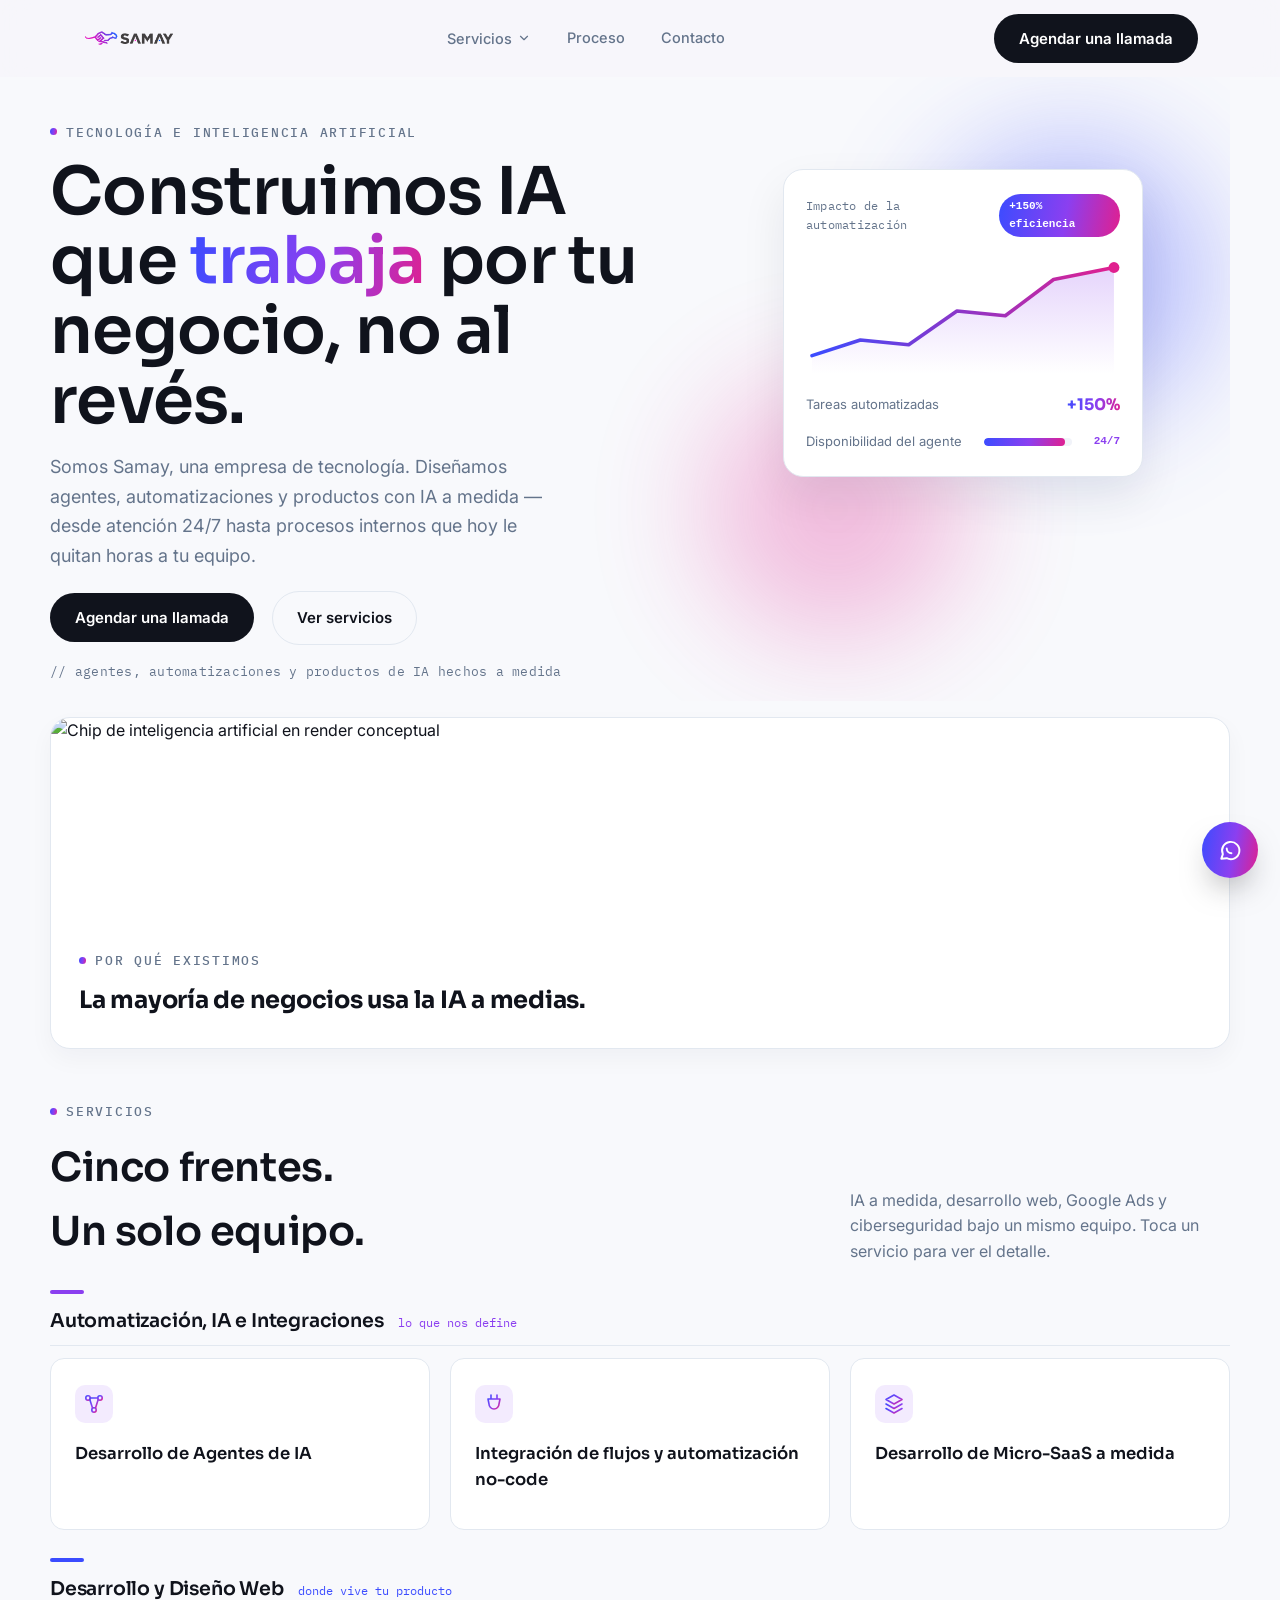
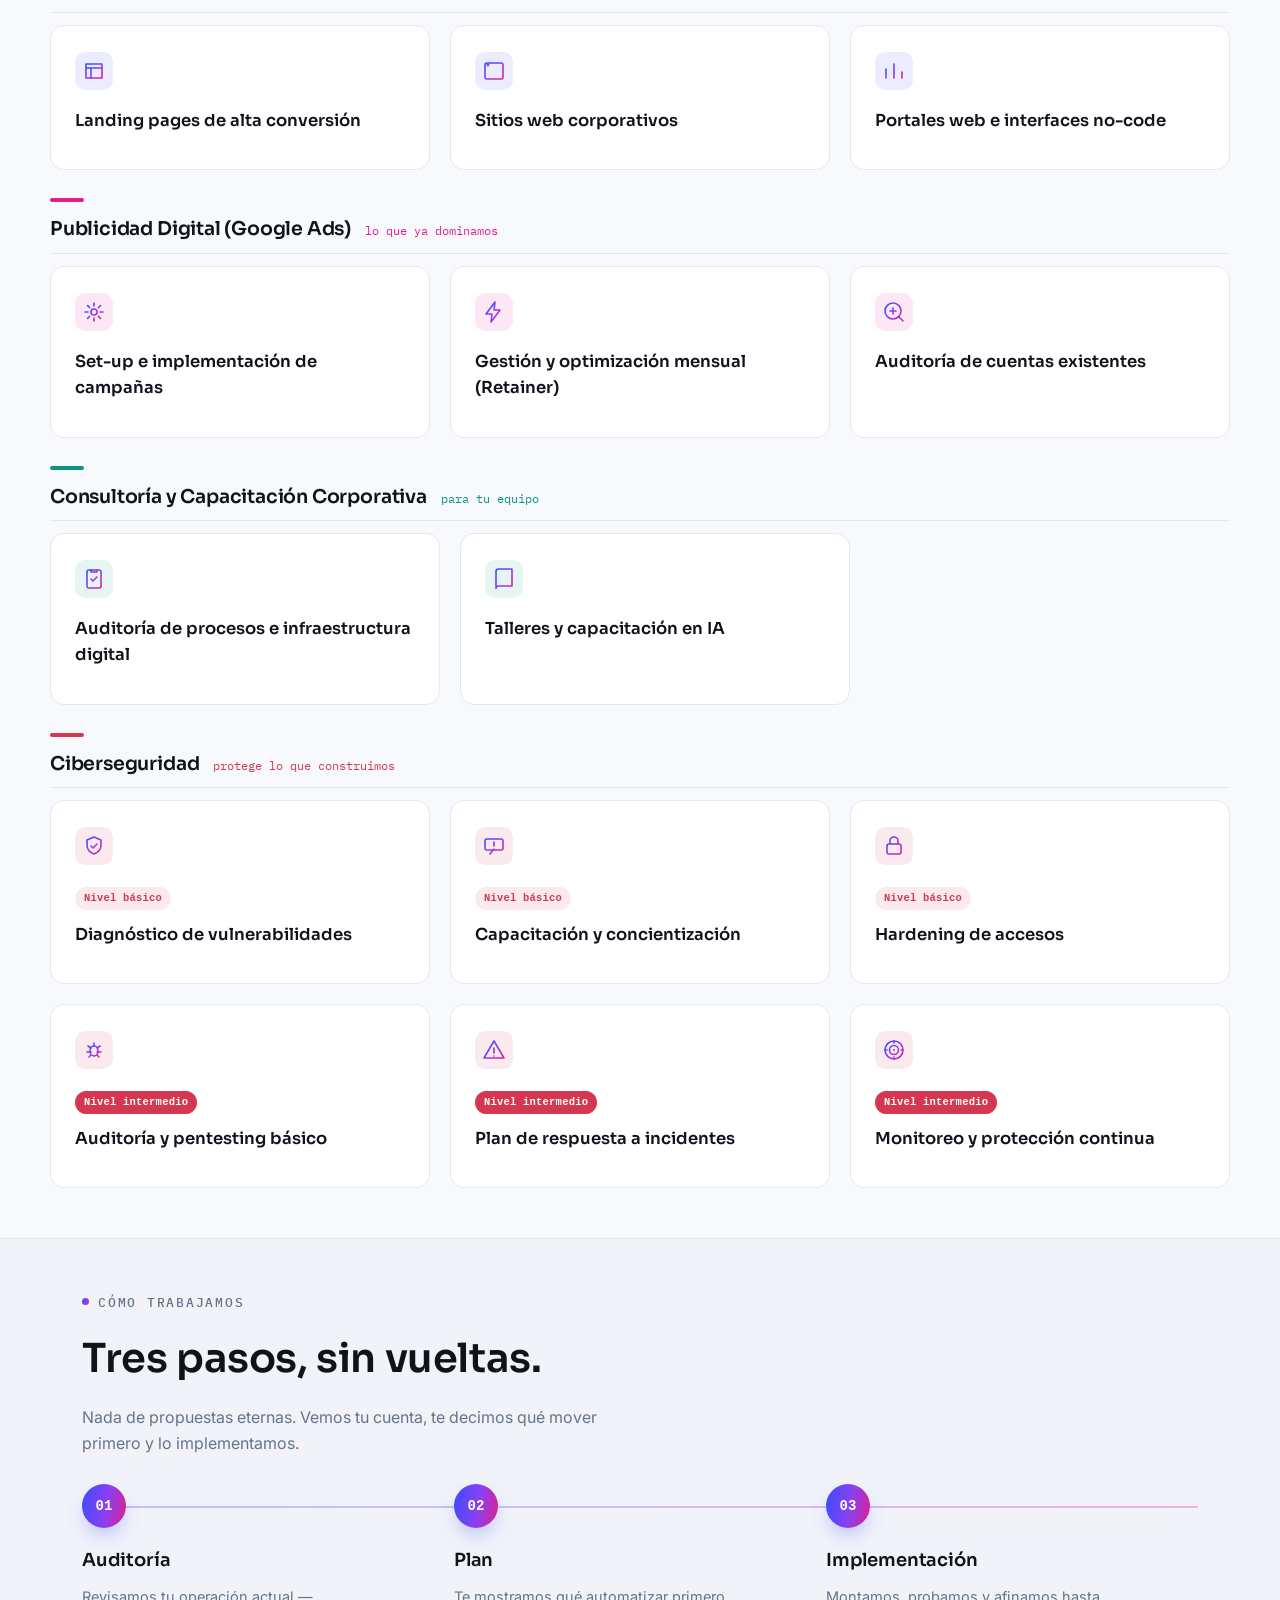
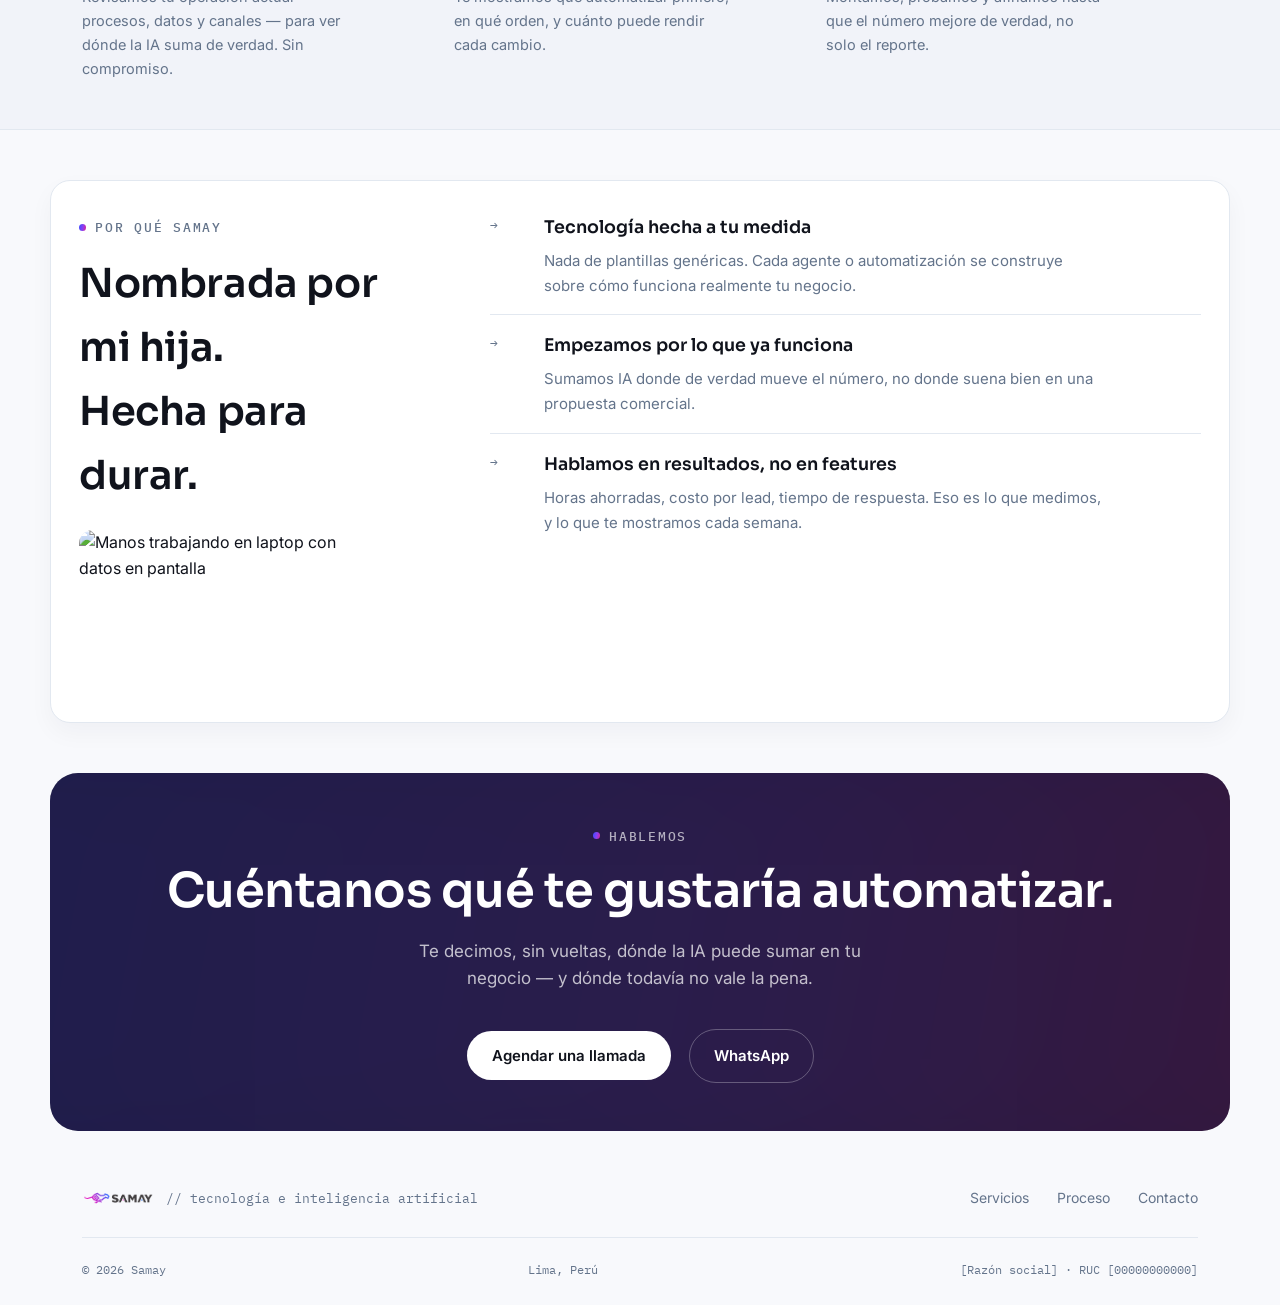
==== commit a787f75d: "Add files via upload" ====
--- a/index.html
+++ b/index.html
@@ -5,7 +5,7 @@
 <meta name="viewport" content="width=device-width, initial-scale=1.0">
 <title>Samay — Tecnología e Inteligencia Artificial para negocios</title>
 <link rel="icon" href="[data-uri]">
-<link rel="stylesheet" href="styles.css">
+<link rel="stylesheet" href="styles.css?v=20260902">
 <link rel="preconnect" href="https://fonts.googleapis.com">
 <link rel="preconnect" href="https://fonts.gstatic.com" crossorigin>
 <link href="https://fonts.googleapis.com/css2?family=Sora:wght@400;500;600;700&family=Inter:wght@400;500;600&family=IBM+Plex+Mono:wght@400;500&display=swap" rel="stylesheet">
@@ -107,12 +107,12 @@
     <div class="services-head reveal">
       <div>
         <span class="eyebrow">Servicios</span>
-        <h2>Cuatro frentes.<br>Un solo equipo.</h2>
-      </div>
-      <p>IA a medida, desarrollo web y Google Ads bajo un mismo equipo. Toca un servicio para ver el detalle.</p>
-    </div>
-
-    <div class="svc-group svc-group-ia reveal">
+        <h2>Cinco frentes.<br>Un solo equipo.</h2>
+      </div>
+      <p>IA a medida, desarrollo web, Google Ads y ciberseguridad bajo un mismo equipo. Toca un servicio para ver el detalle.</p>
+    </div>
+
+    <div id="svc-ia" class="svc-group svc-group-ia reveal">
       <span class="svc-group-accent"></span>
       <div class="svc-group-head">
         <h3>Automatización, IA e Integraciones</h3>
@@ -146,7 +146,7 @@
       </div>
     </div>
 
-    <div class="svc-group svc-group-web reveal">
+    <div id="svc-web" class="svc-group svc-group-web reveal">
       <span class="svc-group-accent"></span>
       <div class="svc-group-head">
         <h3>Desarrollo y Diseño Web</h3>
@@ -180,7 +180,7 @@
       </div>
     </div>
 
-    <div class="svc-group svc-group-ads reveal">
+    <div id="svc-ads" class="svc-group svc-group-ads reveal">
       <span class="svc-group-accent"></span>
       <div class="svc-group-head">
         <h3>Publicidad Digital (Google Ads)</h3>
@@ -214,7 +214,7 @@
       </div>
     </div>
 
-    <div class="svc-group svc-group-consult reveal">
+    <div id="svc-consult" class="svc-group svc-group-consult reveal">
       <span class="svc-group-accent"></span>
       <div class="svc-group-head">
         <h3>Consultoría y Capacitación Corporativa</h3>
@@ -236,6 +236,70 @@
             <svg class="acc-arrow" viewBox="0 0 24 24" fill="none" stroke="currentColor" stroke-width="2" stroke-linecap="round" stroke-linejoin="round"><path d="m6 9 6 6 6-6"/></svg>
           </summary>
           <p>Programas de entrenamiento práctico para equipos de trabajo sobre el uso operativo de herramientas de inteligencia artificial generativa.</p>
+        </details>
+      </div>
+    </div>
+
+    <div id="svc-ciber" class="svc-group svc-group-ciber reveal">
+      <span class="svc-group-accent"></span>
+      <div class="svc-group-head">
+        <h3>Ciberseguridad</h3>
+        <span>protege lo que construimos</span>
+      </div>
+      <div class="svc-cards">
+        <details class="svc-card">
+          <summary>
+            <div class="svc-icon"><svg viewBox="0 0 24 24" fill="none" stroke="url(#iconGrad)" stroke-width="1.6" stroke-linecap="round" stroke-linejoin="round"><path d="M12 3 5 6v5c0 4.5 3 7.5 7 9 4-1.5 7-4.5 7-9V6z"/><path d="M9 12l2 2 4-4"/></svg></div>
+            <span class="svc-level svc-level-basico">Nivel básico</span>
+            <h4>Diagnóstico de vulnerabilidades</h4>
+            <svg class="acc-arrow" viewBox="0 0 24 24" fill="none" stroke="currentColor" stroke-width="2" stroke-linecap="round" stroke-linejoin="round"><path d="m6 9 6 6 6-6"/></svg>
+          </summary>
+          <p>Escaneo de tu sitio web, redes y sistemas para detectar puertos abiertos, software desactualizado y configuraciones expuestas antes que alguien más las encuentre.</p>
+        </details>
+        <details class="svc-card">
+          <summary>
+            <div class="svc-icon"><svg viewBox="0 0 24 24" fill="none" stroke="url(#iconGrad)" stroke-width="1.6" stroke-linecap="round" stroke-linejoin="round"><rect x="3" y="5" width="18" height="11" rx="2"/><path d="M8 20l3-4"/><path d="M12 8v4M12 15h.01"/></svg></div>
+            <span class="svc-level svc-level-basico">Nivel básico</span>
+            <h4>Capacitación y concientización</h4>
+            <svg class="acc-arrow" viewBox="0 0 24 24" fill="none" stroke="currentColor" stroke-width="2" stroke-linecap="round" stroke-linejoin="round"><path d="m6 9 6 6 6-6"/></svg>
+          </summary>
+          <p>Talleres prácticos sobre phishing, contraseñas seguras y buenas prácticas digitales para tu equipo — el eslabón que más incidentes causa.</p>
+        </details>
+        <details class="svc-card">
+          <summary>
+            <div class="svc-icon"><svg viewBox="0 0 24 24" fill="none" stroke="url(#iconGrad)" stroke-width="1.6" stroke-linecap="round" stroke-linejoin="round"><rect x="5" y="10" width="14" height="10" rx="2"/><path d="M8 10V7a4 4 0 0 1 8 0v3"/><path d="M12 14v3"/></svg></div>
+            <span class="svc-level svc-level-basico">Nivel básico</span>
+            <h4>Hardening de accesos</h4>
+            <svg class="acc-arrow" viewBox="0 0 24 24" fill="none" stroke="currentColor" stroke-width="2" stroke-linecap="round" stroke-linejoin="round"><path d="m6 9 6 6 6-6"/></svg>
+          </summary>
+          <p>Autenticación multifactor (MFA), políticas de contraseñas y permisos mínimos necesarios en tus cuentas y sistemas críticos.</p>
+        </details>
+        <details class="svc-card">
+          <summary>
+            <div class="svc-icon"><svg viewBox="0 0 24 24" fill="none" stroke="url(#iconGrad)" stroke-width="1.6" stroke-linecap="round" stroke-linejoin="round"><ellipse cx="12" cy="13" rx="4" ry="5"/><path d="M12 8V5M9 10l-3-2M15 10l3-2M9 14H5M15 14h4M9 17l-2 2M15 17l2 2"/></svg></div>
+            <span class="svc-level svc-level-intermedio">Nivel intermedio</span>
+            <h4>Auditoría y pentesting básico</h4>
+            <svg class="acc-arrow" viewBox="0 0 24 24" fill="none" stroke="currentColor" stroke-width="2" stroke-linecap="round" stroke-linejoin="round"><path d="m6 9 6 6 6-6"/></svg>
+          </summary>
+          <p>Pruebas de penetración controladas sobre tu infraestructura y aplicaciones para encontrar brechas reales antes que un atacante lo haga.</p>
+        </details>
+        <details class="svc-card">
+          <summary>
+            <div class="svc-icon"><svg viewBox="0 0 24 24" fill="none" stroke="url(#iconGrad)" stroke-width="1.6" stroke-linecap="round" stroke-linejoin="round"><path d="M12 3 2 20h20L12 3z"/><path d="M12 10v5M12 18h.01"/></svg></div>
+            <span class="svc-level svc-level-intermedio">Nivel intermedio</span>
+            <h4>Plan de respuesta a incidentes</h4>
+            <svg class="acc-arrow" viewBox="0 0 24 24" fill="none" stroke="currentColor" stroke-width="2" stroke-linecap="round" stroke-linejoin="round"><path d="m6 9 6 6 6-6"/></svg>
+          </summary>
+          <p>Protocolos claros para contener, comunicar y recuperar tu operación ante un incidente de seguridad, con simulacros periódicos.</p>
+        </details>
+        <details class="svc-card">
+          <summary>
+            <div class="svc-icon"><svg viewBox="0 0 24 24" fill="none" stroke="url(#iconGrad)" stroke-width="1.6" stroke-linecap="round" stroke-linejoin="round"><circle cx="12" cy="12" r="9"/><circle cx="12" cy="12" r="4.5"/><circle cx="12" cy="12" r="1" fill="url(#iconGrad)" stroke="none"/><path d="M12 3v2M12 19v2M3 12h2M19 12h2"/></svg></div>
+            <span class="svc-level svc-level-intermedio">Nivel intermedio</span>
+            <h4>Monitoreo y protección continua</h4>
+            <svg class="acc-arrow" viewBox="0 0 24 24" fill="none" stroke="currentColor" stroke-width="2" stroke-linecap="round" stroke-linejoin="round"><path d="m6 9 6 6 6-6"/></svg>
+          </summary>
+          <p>Firewall, backups automatizados y detección de amenazas configurados y supervisados de forma recurrente, no como un proyecto de una sola vez.</p>
         </details>
       </div>
     </div>
@@ -305,6 +369,7 @@
   </section>
 
   <!-- CTA FINAL -->
+  <span id="cotizar" aria-hidden="true"></span>
   <section id="contacto" class="cta-final reveal">
     <span class="eyebrow">Hablemos</span>
     <h2>Cuéntanos qué te gustaría automatizar.</h2>
@@ -320,7 +385,7 @@
 <div id="footer-placeholder"></div>
 <div id="booking-placeholder"></div>
 
-<script src="script.js"></script>
+<script src="script.js?v=20260902"></script>
 
 </body>
 </html>
--- a/styles.css
+++ b/styles.css
@@ -9,6 +9,7 @@
   --violet:#8B3FF0;
   --magenta:#E0208F;
   --teal:#0D9488;
+  --red:#D3384E;
   --grad: linear-gradient(100deg, var(--blue) 0%, var(--violet) 55%, var(--magenta) 100%);
   --grad-soft: linear-gradient(100deg, rgba(59,76,255,0.10) 0%, rgba(139,63,240,0.10) 55%, rgba(224,32,143,0.10) 100%);
   --display: 'Sora', sans-serif;
@@ -47,7 +48,7 @@
 }
 
 @media (max-width:768px){
-  .wrap{ padding-left:24px; padding-right:24px; }
+  .wrap{ padding-left:28px; padding-right:28px; }
   h1{ font-size:2.2rem !important; line-height:1.15 !important; }
   h2{ font-size:1.8rem !important; line-height:1.2 !important; }
   p{ font-size:0.95rem; }
@@ -158,6 +159,85 @@
   .btn-ghost.nav-only-mobile{ display:none; }
 }
 
+/* ---------- dropdown "Servicios" en el nav ---------- */
+.nav-dropdown{ position:relative; }
+.nav-dropdown-trigger{
+  display:flex; align-items:center; gap:5px;
+  font-family:var(--body);
+  font-size:14.5px;
+  font-weight:500;
+  color:var(--muted);
+  background:none;
+  border:none;
+  padding:0;
+  cursor:pointer;
+  transition:color .18s ease;
+}
+.nav-dropdown-trigger:hover{ color:var(--ink); }
+.nav-caret{ width:14px; height:14px; flex:none; transition:transform .18s ease; }
+.nav-dropdown.is-open .nav-caret{ transform:rotate(180deg); }
+
+.nav-dropdown-menu{
+  position:absolute;
+  top:calc(100% + 16px);
+  left:50%;
+  min-width:290px;
+  background:var(--surface);
+  border:1px solid var(--line);
+  border-radius:14px;
+  box-shadow:var(--shadow-float);
+  padding:8px;
+  display:flex;
+  flex-direction:column;
+  gap:2px;
+  opacity:0;
+  visibility:hidden;
+  pointer-events:none;
+  transform:translate(-50%, -6px);
+  transition:opacity .16s ease, transform .16s ease, visibility .16s;
+  z-index:50;
+}
+.nav-dropdown.is-open .nav-dropdown-menu{
+  opacity:1;
+  visibility:visible;
+  pointer-events:auto;
+  transform:translate(-50%, 0);
+}
+.nav-dropdown-menu a{
+  display:flex;
+  align-items:center;
+  gap:10px;
+  padding:9px 12px;
+  border-radius:9px;
+  font-size:13.5px;
+  font-weight:500;
+  color:var(--ink);
+  transition:background .15s ease;
+}
+.nav-dropdown-menu a:hover{ background:var(--bg-soft); }
+.nav-dot{ width:8px; height:8px; border-radius:50%; flex:none; }
+
+/* ---------- header reducido para landings de campaña ---------- */
+.header-campaign-note{
+  font-family:var(--mono);
+  font-size:12.5px;
+  color:var(--muted);
+  letter-spacing:0.01em;
+}
+.header-phone{
+  display:flex;
+  align-items:center;
+  gap:7px;
+}
+.header-phone svg{ width:16px; height:16px; flex:none; }
+@media (max-width:820px){
+  .header-campaign-note{ display:none; }
+  .header-phone span{ display:none; }
+}
+@media (max-width:640px){
+  .header-phone{ display:none; }
+}
+
 /* ---------- HERO ---------- */
 .hero{
   padding:40px 0 20px;
@@ -352,6 +432,13 @@
 .svc-card p{ font-size:14.5px; color:var(--muted); line-height:1.6; }
 
 .svc-cards.svc-cards-2{ grid-template-columns:repeat(2, 1fr) !important; max-width:800px; }
+.svc-cards.svc-cards-4{ grid-template-columns:repeat(4, 1fr) !important; }
+@media (max-width:980px){
+  .svc-cards.svc-cards-4{ grid-template-columns:repeat(2, 1fr) !important; }
+}
+@media (max-width:640px){
+  .svc-cards.svc-cards-4{ grid-template-columns:1fr !important; }
+}
 @media (max-width:480px){
   .svc-cards.svc-cards-2{ grid-template-columns:repeat(2, 1fr) !important; gap:12px; }
   .svc-cards.svc-cards-2 .svc-icon{ width:28px; height:28px; margin-bottom:10px; }
@@ -587,7 +674,7 @@
   background:var(--surface);
   border-radius:20px;
   width:100%;
-  max-width:760px;
+  max-width:440px;
   max-height:90vh;
   overflow:auto;
   box-shadow:0 40px 90px -20px rgba(20,19,23,0.55);
@@ -638,7 +725,7 @@
 .booking-meta li{ display:flex; align-items:center; gap:7px; font-size:12.5px; color:var(--muted); }
 .booking-meta svg{ width:15px; height:15px; flex:none; }
 
-.booking-select-label{ font-family:var(--display); font-weight:600; font-size:15px; margin-bottom:6px; }
+.booking-select-label{ font-family:var(--display); font-weight:600; font-size:14px; color:var(--muted); margin-bottom:14px; }
 .booking-tz{
   display:flex; align-items:center; gap:7px;
   font-family:var(--mono); font-size:11.5px; color:var(--muted);
@@ -646,15 +733,11 @@
 }
 .booking-tz svg{ width:14px; height:14px; flex:none; }
 
-.booking-body{
-  display:flex;
-  gap:26px;
-  align-items:flex-start;
-  flex-wrap:wrap;
-}
+.booking-body{ position:relative; }
+.booking-step[hidden]{ display:none; }
 
 /* mini calendario */
-.booking-calendar{ flex:1 1 240px; min-width:220px; }
+.booking-calendar{ width:100%; }
 .booking-cal-head{ display:flex; align-items:center; justify-content:space-between; margin-bottom:14px; }
 .booking-month-label{ font-family:var(--display); font-weight:600; font-size:14px; }
 .booking-nav{ display:flex; gap:6px; }
@@ -701,49 +784,49 @@
 .booking-day.is-today{ box-shadow:inset 0 0 0 1.5px var(--violet); }
 .booking-day.is-selected{ background:var(--grad); color:#fff; font-weight:600; box-shadow:none; }
 
-/* panel de días con horarios (día activo en móvil, varios en desktop) */
-.booking-daypanel{ flex:1 1 280px; min-width:240px; }
-.booking-daynav{ display:flex; align-items:flex-start; gap:8px; }
-.booking-day-arrow{
-  width:26px; height:26px;
-  border-radius:50%;
+/* paso 2: volver + 3 pestañas de día + horarios del día activo */
+.booking-back{
+  display:inline-flex; align-items:center; gap:5px;
+  font-family:var(--mono); font-size:11px; color:var(--muted);
+  background:none; border:none; padding:0; margin-bottom:16px;
+  cursor:pointer;
+}
+.booking-back svg{ width:14px; height:14px; }
+.booking-back:hover{ color:var(--ink); }
+
+.booking-daytabs{
+  display:grid;
+  grid-template-columns:repeat(3, 1fr);
+  gap:8px;
+  margin-bottom:18px;
+}
+.daytab{
   border:1px solid var(--line);
   background:var(--surface);
-  color:var(--muted);
+  border-radius:12px;
+  padding:9px 4px;
+  text-align:center;
   cursor:pointer;
-  display:flex; align-items:center; justify-content:center;
-  flex:none;
-  margin-top:4px;
-}
-.booking-day-arrow:hover{ border-color:var(--ink); color:var(--ink); }
-
-.booking-daycols{
-  display:flex;
-  gap:12px;
-  flex:1;
-  overflow-x:auto;
-  scroll-behavior:smooth;
-  padding-bottom:4px;
-}
-.daycol{ flex:0 0 auto; width:112px; }
-.daycol-head{
-  text-align:center;
-  padding:6px 4px;
-  border-radius:100px;
-  margin-bottom:10px;
-  font-family:var(--mono);
-}
-.daycol-weekday{ display:block; font-size:10px; color:var(--muted); letter-spacing:0.03em; }
-.daycol-num{ display:block; font-size:15px; font-weight:600; color:var(--ink); }
-.daycol.is-active .daycol-head{ background:var(--grad); }
-.daycol.is-active .daycol-weekday,
-.daycol.is-active .daycol-num{ color:#fff; }
-.daycol-slots{ display:flex; flex-direction:column; gap:7px; }
+  transition:border-color .15s ease, background .15s ease;
+}
+.daytab:hover:not(:disabled){ border-color:var(--violet); }
+.daytab:disabled{ opacity:0.35; cursor:not-allowed; text-decoration:line-through; }
+.daytab.is-active{ background:var(--grad); border-color:transparent; }
+.daytab-weekday{ display:block; font-family:var(--mono); font-size:9.5px; color:var(--muted); letter-spacing:0.03em; }
+.daytab-num{ display:block; font-size:15px; font-weight:600; color:var(--ink); margin-top:3px; }
+.daytab.is-active .daytab-weekday,
+.daytab.is-active .daytab-num{ color:#fff; }
+
+.booking-slots{
+  display:grid;
+  grid-template-columns:repeat(2, 1fr);
+  gap:8px;
+}
 .booking-slot{
   border:1.5px solid var(--line);
   background:var(--surface);
   border-radius:10px;
-  padding:8px 6px;
+  padding:10px 6px;
   font-family:var(--body);
   font-weight:600;
   font-size:12.5px;
@@ -756,29 +839,73 @@
 .booking-slot.is-selected{ background:var(--grad); border-color:transparent; color:#fff; }
 
 .booking-footer{ margin-top:22px; padding-top:18px; border-top:1px solid var(--line); }
+.booking-footer[hidden]{ display:none; }
 .booking-confirm{ width:100%; justify-content:center; }
 .booking-confirm:disabled{ opacity:0.4; cursor:not-allowed; }
 .booking-confirm:disabled:hover{ transform:none; box-shadow:none; }
 .booking-note{ font-family:var(--mono); font-size:10.5px; color:var(--muted); margin-top:12px; text-align:center; line-height:1.5; }
 
-/* Desktop: varias columnas de día visibles a la vez, flechas de día ocultas */
-@media (min-width:701px){
-  .booking-day-arrow{ display:none; }
-  .daycol{ display:block !important; }
-}
-
-/* Mobile: un solo día activo a la vez, franja tipo Google Calendar */
-@media (max-width:700px){
-  .booking-modal{ padding:22px 18px 18px; }
-  .booking-body{ flex-direction:column; gap:20px; }
-  .booking-calendar{ width:100%; }
+@media (max-width:480px){
+  .booking-modal{ padding:22px 18px 18px; max-width:100%; }
   .booking-day{ font-size:13.5px; }
-  .booking-daypanel{ width:100%; }
-  .daycol{ display:none; width:100%; flex:1 1 auto; }
-  .daycol.is-active{ display:block; }
-  .daycol-slots{ display:grid; grid-template-columns:1fr 1fr; gap:8px; }
-  .booking-slot{ padding:12px 8px; font-size:13px; }
-}
+}
+
+/* paso 3: datos de contacto */
+.booking-summary{
+  font-size:12.5px;
+  color:var(--muted);
+  background:var(--bg-soft);
+  border-radius:10px;
+  padding:9px 12px;
+  margin-bottom:16px;
+}
+.booking-fields{ display:flex; flex-direction:column; gap:12px; }
+.booking-field label{
+  display:block;
+  font-family:var(--mono);
+  font-size:10.5px;
+  color:var(--muted);
+  letter-spacing:0.02em;
+  margin-bottom:6px;
+}
+.booking-field input{
+  width:100%;
+  font-family:var(--body);
+  font-size:14px;
+  color:var(--ink);
+  padding:10px 12px;
+  border-radius:10px;
+  border:1.5px solid var(--line);
+  background:var(--bg-soft);
+  outline:none;
+  transition:border-color .15s ease, background .15s ease;
+}
+.booking-field input:focus{ border-color:var(--violet); background:var(--surface); }
+
+.booking-error{
+  margin-top:12px;
+  font-size:12px;
+  line-height:1.5;
+  color:var(--red);
+  background:rgba(211,56,78,0.08);
+  border-radius:8px;
+  padding:8px 10px;
+}
+.booking-error[hidden]{ display:none; }
+.booking-error a{ color:var(--red); text-decoration:underline; }
+
+.booking-confirm.is-loading{ opacity:0.65; pointer-events:none; }
+
+.booking-success{ text-align:center; padding:18px 4px 6px; }
+.booking-success .booking-success-icon{
+  width:44px; height:44px; margin:0 auto 14px;
+  border-radius:50%;
+  background:var(--grad);
+  display:flex; align-items:center; justify-content:center;
+}
+.booking-success .booking-success-icon svg{ width:22px; height:22px; }
+.booking-success h3{ font-size:17px; font-weight:600; margin-bottom:8px; }
+.booking-success p{ font-size:13.5px; color:var(--muted); line-height:1.6; }
 
 /* ---------- PROBLEM AGITATION ---------- */
 .problem{ padding:8px 0 50px; }
@@ -984,21 +1111,39 @@
 .svc-group-web .svc-group-accent{ background:var(--blue); }
 .svc-group-ads .svc-group-accent{ background:var(--magenta); }
 .svc-group-consult .svc-group-accent{ background:var(--teal); }
+.svc-group-ciber .svc-group-accent{ background:var(--red); }
 
 .svc-group-ia .svc-icon{ background:rgba(139,63,240,0.10); border-radius:10px; }
 .svc-group-web .svc-icon{ background:rgba(59,76,255,0.10); border-radius:10px; }
 .svc-group-ads .svc-icon{ background:rgba(224,32,143,0.10); border-radius:10px; }
 .svc-group-consult .svc-icon{ background:rgba(13,148,136,0.10); border-radius:10px; }
+.svc-group-ciber .svc-icon{ background:rgba(211,56,78,0.10); border-radius:10px; }
 
 .svc-group-ia .svc-card:hover{ border-color:rgba(139,63,240,0.35); }
 .svc-group-web .svc-card:hover{ border-color:rgba(59,76,255,0.35); }
 .svc-group-ads .svc-card:hover{ border-color:rgba(224,32,143,0.35); }
 .svc-group-consult .svc-card:hover{ border-color:rgba(13,148,136,0.35); }
+.svc-group-ciber .svc-card:hover{ border-color:rgba(211,56,78,0.35); }
 
 .svc-group-ia .svc-group-head span:last-child{ color:var(--violet); }
 .svc-group-web .svc-group-head span:last-child{ color:var(--blue); }
 .svc-group-ads .svc-group-head span:last-child{ color:var(--magenta); }
 .svc-group-consult .svc-group-head span:last-child{ color:var(--teal); }
+.svc-group-ciber .svc-group-head span:last-child{ color:var(--red); }
+
+/* nivel (básico / intermedio) dentro de una tarjeta de servicio */
+.svc-level{
+  display:inline-block;
+  font-family:var(--mono);
+  font-size:10.5px;
+  font-weight:600;
+  letter-spacing:0.02em;
+  padding:3px 9px;
+  border-radius:100px;
+  margin-bottom:12px;
+}
+.svc-level-basico{ background:rgba(211,56,78,0.10); color:var(--red); }
+.svc-level-intermedio{ background:var(--red); color:#fff; }
 
 /* ---------- HERO: tarjeta de métricas flotante ---------- */
 .metric-card{
@@ -1121,3 +1266,145 @@
   .timeline-step{ padding-right:0; padding-left:24px; border-left:2px solid var(--line); }
   .timeline-dot{ width:36px; height:36px; font-size:12.5px; margin-left:-18px; margin-bottom:14px; }
 }
+
+/* =====================================================
+   FORMULARIO DE COTIZACIÓN (compartido)
+   ===================================================== */
+.quote{ padding:50px 0; }
+.quote-card{ padding:38px 34px; }
+.quote-head h2{ margin-top:14px; font-size:clamp(1.7rem, 2.4vw + 0.7rem, 2.2rem); font-weight:600; line-height:1.25; }
+.quote-head p{ margin-top:12px; color:var(--muted); font-size:15.5px; max-width:460px; }
+.quote-form{ margin-top:28px; display:grid; grid-template-columns:1fr 1fr; gap:16px 18px; }
+.quote-field{ display:flex; flex-direction:column; gap:6px; }
+.quote-field.full{ grid-column:1 / -1; }
+.quote-field label{
+  font-family:var(--mono);
+  font-size:11.5px;
+  color:var(--muted);
+  letter-spacing:0.02em;
+}
+.quote-field input,
+.quote-field select{
+  font-family:var(--body);
+  font-size:15px;
+  color:var(--ink);
+  padding:12px 14px;
+  border-radius:10px;
+  border:1.5px solid var(--line);
+  background:var(--bg-soft);
+  outline:none;
+  transition:border-color .15s ease, background .15s ease;
+  width:100%;
+}
+.quote-field input:focus,
+.quote-field select:focus{ border-color:var(--violet); background:var(--surface); }
+.tel-group{ display:flex; gap:8px; }
+.tel-group select{ flex:0 0 92px; padding-left:8px; padding-right:4px; }
+.tel-group input{ flex:1; }
+
+.quote-checkbox{
+  grid-column:1 / -1;
+  display:flex;
+  align-items:flex-start;
+  gap:10px;
+  font-size:13px;
+  color:var(--muted);
+  line-height:1.5;
+}
+.quote-checkbox input{ margin-top:3px; width:16px; height:16px; accent-color:var(--violet); flex:none; }
+.quote-checkbox a{ color:var(--violet); text-decoration:underline; }
+
+.quote-submit{ grid-column:1 / -1; justify-content:center; margin-top:6px; }
+.quote-note{
+  grid-column:1 / -1;
+  font-family:var(--mono);
+  font-size:11px;
+  color:var(--muted);
+  text-align:center;
+  margin-top:4px;
+  line-height:1.5;
+}
+
+@media (max-width:640px){
+  .quote-card{ padding:26px 22px; }
+  .quote-form{ grid-template-columns:1fr; }
+}
+
+/* =====================================================
+   PRUEBA SOCIAL / AUTORIDAD (países + nota legal)
+   ===================================================== */
+/* ---------- PRUEBA SOCIAL (testimonios) ---------- */
+.testimonials{ padding:50px 0; }
+.testimonials-head{ max-width:560px; margin-bottom:28px; }
+.testimonials-head h2{ margin-top:14px; font-size:clamp(1.8rem, 2.6vw + 0.7rem, 2.3rem); font-weight:600; line-height:1.25; }
+.testimonial-grid{
+  display:grid;
+  grid-template-columns:repeat(3, 1fr);
+  gap:20px;
+}
+.testimonial-card{ display:flex; flex-direction:column; gap:18px; }
+.testimonial-quote{
+  font-family:var(--display);
+  font-size:15.5px;
+  line-height:1.6;
+  color:var(--ink);
+}
+.testimonial-author{ display:flex; align-items:center; gap:12px; margin-top:auto; }
+.testimonial-avatar{
+  width:38px; height:38px;
+  border-radius:50%;
+  background:var(--grad-soft);
+  display:flex; align-items:center; justify-content:center;
+  font-family:var(--mono);
+  font-size:11px;
+  color:var(--violet);
+  flex:none;
+}
+.testimonial-author-name{ font-size:13.5px; font-weight:600; color:var(--ink); }
+.testimonial-author-role{ font-size:12px; color:var(--muted); }
+.testimonials-note{
+  margin-top:18px;
+  font-family:var(--mono);
+  font-size:11px;
+  color:var(--muted);
+}
+@media (max-width:820px){
+  .testimonial-grid{ grid-template-columns:1fr; }
+}
+
+.authority{ padding:50px 0; background:var(--bg-soft); border-top:1px solid var(--line); border-bottom:1px solid var(--line); }
+.authority-head{ max-width:680px; margin-bottom:14px; }
+.authority-head h2{ margin-top:14px; font-size:clamp(1.8rem, 2.6vw + 0.7rem, 2.4rem); font-weight:600; line-height:1.25; }
+.authority-head p{ margin-top:14px; color:var(--muted); font-size:16px; line-height:1.65; }
+.authority-head p + p{ margin-top:12px; }
+
+.country-list{
+  display:flex;
+  flex-wrap:wrap;
+  gap:10px;
+  margin-top:26px;
+}
+.country-chip{
+  display:inline-flex;
+  align-items:center;
+  gap:7px;
+  background:var(--surface);
+  border:1px solid var(--line);
+  border-radius:100px;
+  padding:8px 14px;
+  font-size:13.5px;
+  font-weight:500;
+  color:var(--ink);
+  box-shadow:var(--shadow-card);
+}
+
+.legal-note{
+  margin-top:26px;
+  padding-top:18px;
+  border-top:1px solid var(--line);
+  font-family:var(--mono);
+  font-size:11px;
+  color:var(--muted);
+  line-height:1.6;
+  max-width:720px;
+}
